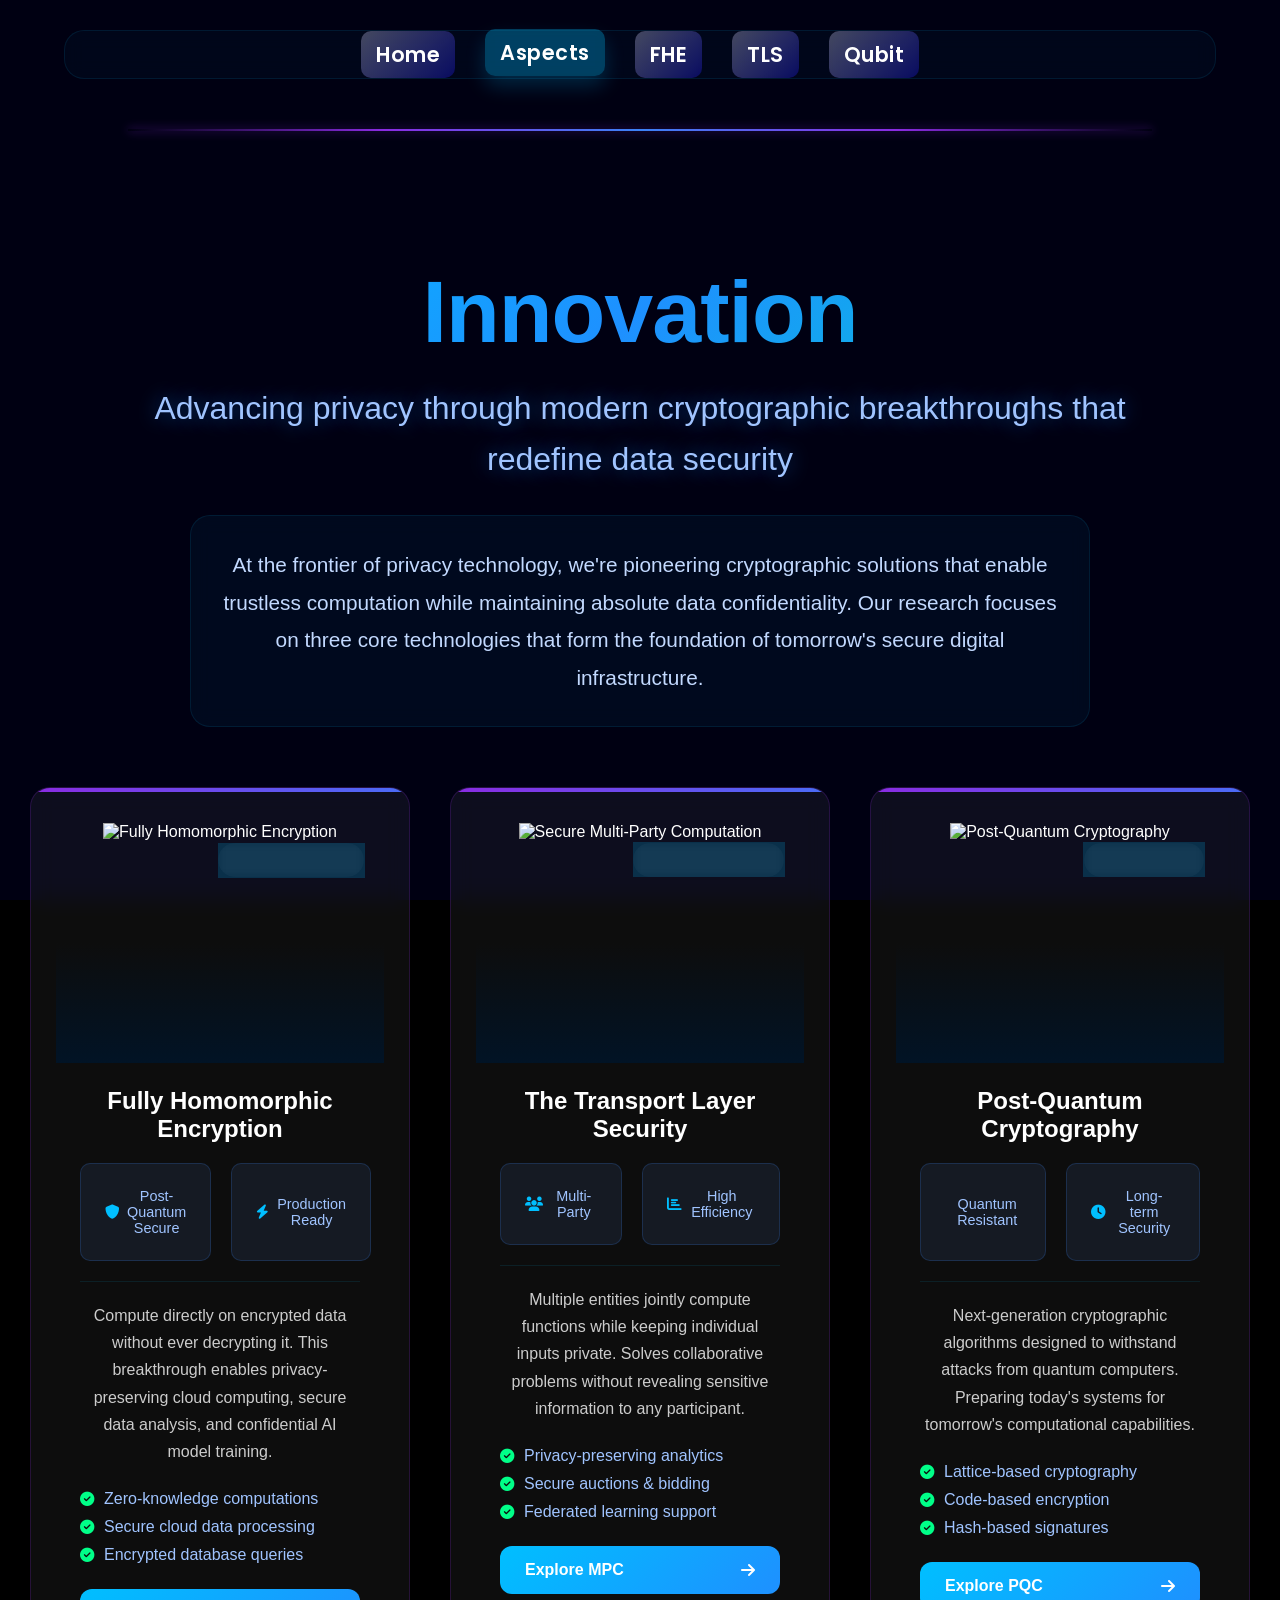
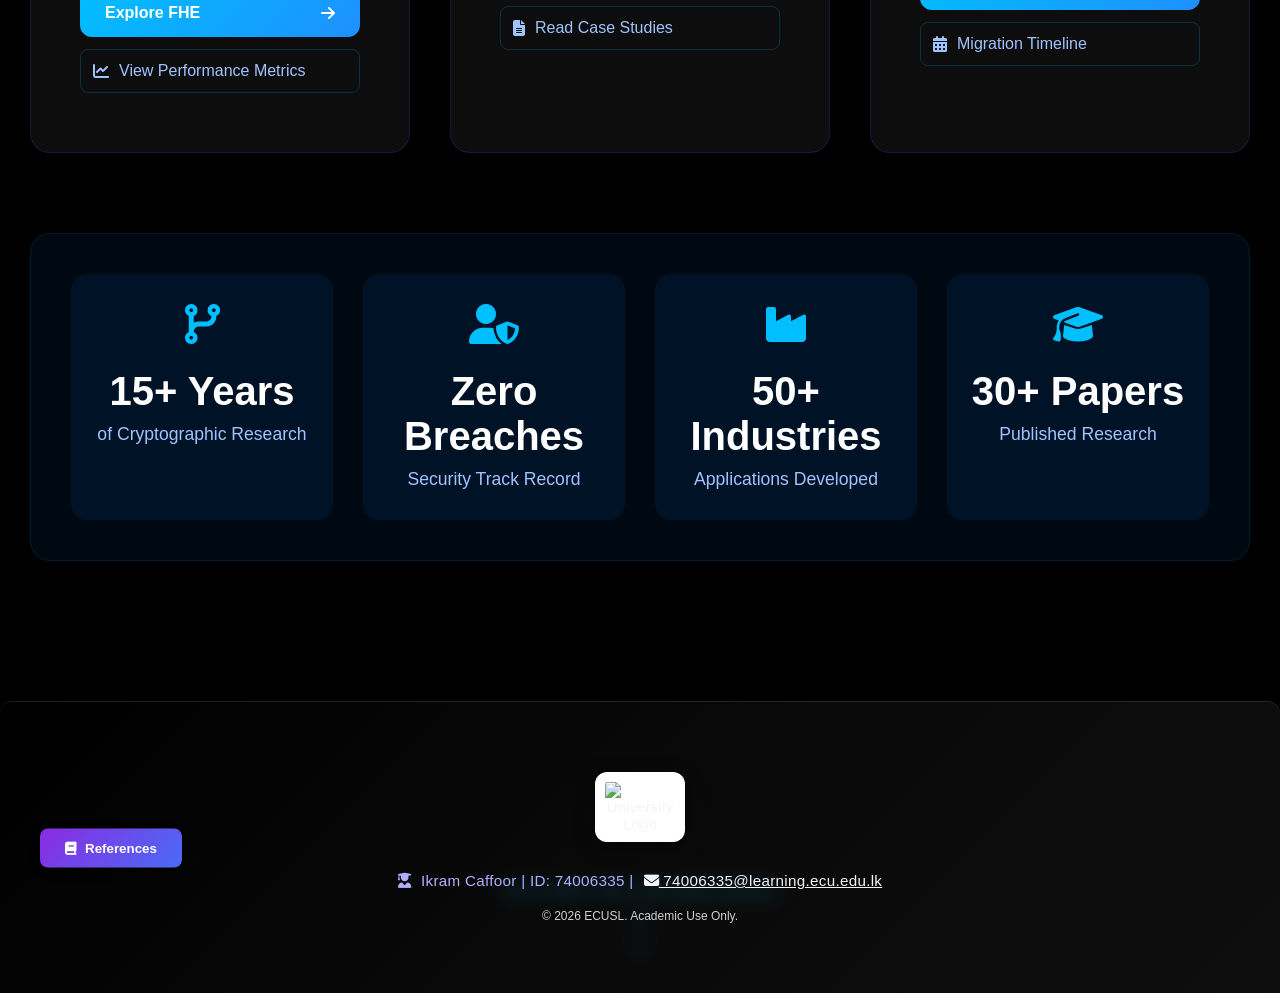
==== aspect.html @ 32ba2ef4 "Create aspect.html Signed-off-by: 74006335 <ikramc2006@gmail.com>" ====
<!DOCTYPE html>
<html lang="en">
<head>
  <meta charset="UTF-8">
  <meta name="viewport" content="width=device-width, initial-scale=1.0">
  <title> Aspects | Encrypted Data Systems</title>

  <!-- Fonts & Icons -->
  <link href="https://fonts.googleapis.com/css2?family=Poppins:wght@400;600&display=swap" rel="stylesheet">
  

  <!-- Styles & Script -->
   <link rel="stylesheet" href="https://cdnjs.cloudflare.com/ajax/libs/font-awesome/6.4.0/css/all.min.css">
    <link rel="stylesheet" href="style.css">
    <script src="script.js" defer></script>

        

</head>

<body class="innovation-page">

  <script src="https://unpkg.com/@barba/core"></script>
  <script src="https://cdn.jsdelivr.net/npm/@barba/css@2.1.16/dist/barba-css.umd.js"></script>
  <div data-barba="container">

  <!-- Background Video -->
  <video autoplay muted loop class="background-video">
    <source src="c:\Users\PC\Downloads\port\images\Blue Modern Artificial Intelligence Video.mp4" type="video/mp4">
    Your browser does not support the video tag.
  </video>

  <!-- Navigation -->
<nav class="nav-links">
  <a href="index.html" >Home</a>
  <a href="aspect.html" class="active">Aspects</a> <!-- Link to innovation page -->
  <a href="inforgra.html">FHE</a>
<a href="TLS.html">TLS</a>
  <a href="post.html">Qubit</a>
</nav>

 

  <hr>

  <!-- Innovation Centered Section -->
<section class="innovation-page-center">
    <div class="innovation-content">
        <!-- Heading & Subtitle -->
        <h1>Innovation</h1>
        <p class="subtitle">Advancing privacy through modern cryptographic breakthroughs that redefine data security</p>
        
        <!-- Introduction paragraph -->
        <div class="innovation-intro">
            <p>At the frontier of privacy technology, we're pioneering cryptographic solutions that enable trustless computation while maintaining absolute data confidentiality. Our research focuses on three core technologies that form the foundation of tomorrow's secure digital infrastructure.</p>
        </div>

        <!-- Three images in a row with enhanced content -->
        <div class="innovation-images">
            <div class="innovation-card" data-tech="fhe">
                <div class="card-image-container">
                    <img src="https://images.unsplash.com/photo-1555949963-aa79dcee981c?ixlib=rb-4.0.3&auto=format&fit=crop&w=800&q=80" alt="Fully Homomorphic Encryption">
                    <div class="card-overlay"></div>
                    <span class="tech-badge">Active Research</span>
                </div>
                <div class="card-content">
                    <h3>Fully Homomorphic Encryption</h3>
                    <div class="tech-stats">
                        <span class="stat-item"><i class="fas fa-shield"></i> Post-Quantum Secure</span>
                        <span class="stat-item"><i class="fas fa-bolt"></i> Production Ready</span>
                    </div>
                    <div class="tech-details">
                        <p>Compute directly on encrypted data without ever decrypting it. This breakthrough enables privacy-preserving cloud computing, secure data analysis, and confidential AI model training.</p>
                        <ul class="feature-list">
                            <li><i class="fas fa-check-circle"></i> Zero-knowledge computations</li>
                            <li><i class="fas fa-check-circle"></i> Secure cloud data processing</li>
                            <li><i class="fas fa-check-circle"></i> Encrypted database queries</li>
                        </ul>
                    </div>
                    <div class="tech-links">
                        <a href="c:\Users\PC\Downloads\port\images\3635059.3635096.pdf" class="tech-link">
                            <span>Explore FHE</span>
                            <i class="fas fa-arrow-right"></i>
                        </a>
                        <a href="#fhe-detail" class="tech-secondary-link">
                            <i class="fas fa-chart-line"></i> View Performance Metrics
                        </a>
                    </div>
                </div>
            </div>
            
            <div class="innovation-card" data-tech="mpc">
                <div class="card-image-container">
                    <img src="https://images.unsplash.com/photo-1551288049-bebda4e38f71?ixlib=rb-4.0.3&auto=format&fit=crop&w=800&q=80" alt="Secure Multi-Party Computation">
                    <div class="card-overlay"></div>
                    <span class="tech-badge">Enterprise Grade</span>
                </div>
                <div class="card-content">
                    <h3>The Transport Layer Security</h3>
                    <div class="tech-stats">
                        <span class="stat-item"><i class="fas fa-users"></i> Multi-Party</span>
                        <span class="stat-item"><i class="fas fa-chart-bar"></i> High Efficiency</span>
                    </div>
                    <div class="tech-details">
                        <p>Multiple entities jointly compute functions while keeping individual inputs private. Solves collaborative problems without revealing sensitive information to any participant.</p>
                        <ul class="feature-list">
                            <li><i class="fas fa-check-circle"></i> Privacy-preserving analytics</li>
                            <li><i class="fas fa-check-circle"></i> Secure auctions & bidding</li>
                            <li><i class="fas fa-check-circle"></i> Federated learning support</li>
                        </ul>
                    </div>
                    <div class="tech-links">
                        <a href="c:\Users\PC\Downloads\port\images\rfc8446.txt.pdf" class="tech-link">
                            <span>Explore MPC</span>
                            <i class="fas fa-arrow-right"></i>
                        </a>
                        <a href="#mpc-detail" class="tech-secondary-link">
                            <i class="fas fa-file-alt"></i> Read Case Studies
                        </a>
                    </div>
                </div>
            </div>
            
            <div class="innovation-card" data-tech="pqc">
                <div class="card-image-container">
                    <img src="https://images.unsplash.com/photo-1635070041078-e363dbe005cb?ixlib=rb-4.0.3&auto=format&fit=crop&w=800&q=80" alt="Post-Quantum Cryptography">
                    <div class="card-overlay"></div>
                    <span class="tech-badge">Future Proof</span>
                </div>
                <div class="card-content">
                    <h3>Post-Quantum Cryptography</h3>
                    <div class="tech-stats">
                        <span class="stat-item"><i class="fas fa-quantum"></i> Quantum Resistant</span>
                        <span class="stat-item"><i class="fas fa-clock"></i> Long-term Security</span>
                    </div>
                    <div class="tech-details">
                        <p>Next-generation cryptographic algorithms designed to withstand attacks from quantum computers. Preparing today's systems for tomorrow's computational capabilities.</p>
                        <ul class="feature-list">
                            <li><i class="fas fa-check-circle"></i> Lattice-based cryptography</li>
                            <li><i class="fas fa-check-circle"></i> Code-based encryption</li>
                            <li><i class="fas fa-check-circle"></i> Hash-based signatures</li>
                        </ul>
                    </div>
                    <div class="tech-links">
                        <a href="https://nvlpubs.nist.gov/nistpubs/ir/2024/NIST.IR.8547.ipd.pdf" class="tech-link">
                            <span>Explore PQC</span>
                            <i class="fas fa-arrow-right"></i>
                        </a>
                        <a href="#pqc-detail" class="tech-secondary-link">
                            <i class="fas fa-calendar-alt"></i> Migration Timeline
                        </a>
                    </div>
                </div>
            </div>
        </div>
        
        <!-- Stats section -->
        <div class="innovation-stats">
            <div class="stat-card">
                <i class="fas fa-code-branch"></i>
                <h4>15+ Years</h4>
                <p>of Cryptographic Research</p>
            </div>
            <div class="stat-card">
                <i class="fas fa-user-shield"></i>
                <h4>Zero Breaches</h4>
                <p>Security Track Record</p>
            </div>
            <div class="stat-card">
                <i class="fas fa-industry"></i>
                <h4>50+ Industries</h4>
                <p>Applications Developed</p>
            </div>
            <div class="stat-card">
                <i class="fas fa-graduation-cap"></i>
                <h4>30+ Papers</h4>
                <p>Published Research</p>
            </div>
        </div>
    </div>

    <!-- Scroll Indicator -->
    <div class="scroll-indicator">
        <span>EXPLORE OUR TECHNOLOGIES</span>
        <div class="pulse-dot"></div>
        <i class="fas fa-chevron-down"></i>
    </div>
</section>


 
      
 <div id="image-popup" class="overlay hidden">
  <span class="close-btn">✕</span>
  <img class="popup-img" src="" alt="Popup Image">
</div>
</div>
<div class="references-popup" id="references">
    <button class="close-btn" onclick="closeReferences()">×</button>

  <h3>References</h3>
  <ul>
    <li>Fotios, R., & Athanasios, K. (2023). A Review of Homomorphic Encryption and its Contribution to the Sector of Health Services. <a href="https://dl.acm.org/doi/pdf/10.1145/3635059.3635096" target="_blank">Link</a></li>
        <li>Suxing, Z., Wei Fu, Wei Hu, & Zhihong S., Tao He, Zhihong Z. (2024). Challenges and Advances in Analyzing TLS 1.3-Encrypted Traffic: A Comprehensive Survey. Electronics, 13(20).</li>
        <li>Shi, L., Li Cui, & Niu K. (2024). End-to-End Encrypted Message Distribution System for the Internet of Things Based on Conditional Proxy Re-Encryption. Sensors, 24(2), 438.</li>
        <li>H. Alolaivan, L. Latif, U. Shuaib, A. Razaq, and Q. Xin. (2024). A novel development to encrypt data communication under t-intuitionistic fuzzy environment. PLOS One.</li>
        <li>ISACA. (2024, May 31). Exploring Practical Considerations and Applications for Privacy Enhancing Technologies. White Papers 2024.</li>
        <li>Internet Engineering Task Force. (2018, August). The Transport Layer Security (TLS) Protocol Version 1.3 (No. 8446). <a href="https://www.ietf.org/rfc/rfc8446.txt" target="_blank">RFC 8446</a></li>
        <li>National Institute of Standards and Technology. (2021, October 27). Post-quantum Cryptography: A Q&A with NIST's Matt Scholl. <a href="https://csrc.nist.gov/projects/post-quantum-cryptography" target="_blank">NIST</a></li>
  </ul>
</div>
  </div>
  <footer class="site-footer">
        <div class="footer-content">
            <button class="ref-button" onclick="toggleReferences()">
                <i class="fas fa-book"></i> References
            </button>
            <img src="c:\Users\PC\Downloads\port\images\ecu-logo.png" alt="University Logo" class="footer-logo">
            <p>
                <i class="fas fa-user-graduate"></i> Ikram Caffoor | ID: 74006335 | 
                <a href="mailto:74006335@learning.ecu.edu.lk">
                    <i class="fas fa-envelope"></i> 74006335@learning.ecu.edu.lk
                </a>
            </p>
            <span>© 2026 ECUSL. Academic Use Only.</span>
        </div>
    </footer>


</body>
</html>
---- style.css ----
/* ===== GLOBAL RESET ===== */
* {
  margin: 0;
  padding: 0;
  box-sizing: border-box;
  font-family: 'Segoe UI', Tahoma, Geneva, Verdana, sans-serif;
}

html {
  scroll-behavior: smooth;
}

body {
  background: #000;
  color: #fff;
  overflow-x: hidden;
  position: relative;
  min-height: 100vh;
}

/* ===== BACKGROUND VIDEO ===== */
.background-video {
  position: fixed;
  top: 0;
  left: 0;
  width: 100%;
  height: 100%;
  object-fit: cover;
  z-index: -2;
}

/* ===== FADE OVERLAY ===== */
body::before {
  content: "";
  position: fixed;
  top: 0;
  left: 0;
  width: 100%;
  height: 100%;
  opacity: 100%;
  background: linear-gradient(
    to bottom, 
    rgba(0,0,0,0.5),  /* top darker */
    rgba(0, 0, 0, 0.85)  /* bottom darker */
  );
  z-index: -1;
  pointer-events: none;
}


/* ===== NAVIGATION ===== */
@import url('https://fonts.googleapis.com/css2?family=Orbitron:wght@500;600&display=swap');

.nav-links a {
  font-family: 'Orbitron', sans-serif;
}

.nav-links a {
  font-family: 'Poppins', sans-serif;
  font-weight: 600;
  letter-spacing: 0.5px;
}



.nav-links {
  display: flex;
  justify-content: center;
  gap: 30px;
  margin: 20px 0;
  position: relative;
  z-index: 2;
  font-size: 1.3rem;
}

/* Nav link style with gradient + blur effect */
.nav-links a {
  text-decoration: none;
  color: #ffffff;
  padding: 10px 18px;
  border-radius: 12px;
  font-weight: 600;
  transition: all 0.4s ease;
  position: relative;

  /* Gradient + Glass blur effect */
  background: linear-gradient(135deg, rgba(224, 220, 254, 0.3), rgba(29, 21, 255, 0.3));
  backdrop-filter: blur(8px);
  -webkit-backdrop-filter: blur(8px); /* Safari support */
}

/* Bottom underline animation */
.nav-links a::after {
  content: '';
  display: block;
  width: 0;
  height: 3px;
  background: #ffffffff;
  transition: width 0.3s ease;
  position: absolute;
  bottom: 0;
  left: 0;
  border-radius: 3px;
}

/* Hover effect */
.nav-links a:hover::after {
  width: 100%;
}

.nav-links a:hover {
  transform: translateY(-2px);
  transition: all 0.3s ease;
}



/* ===== HERO SECTION ===== */
.hero {
  display: flex;
  justify-content: space-between; /* text left, image right */
  align-items: flex-start;        /* align top of both text and image */
  gap: 50px;                      /* spacing between text and image */
  padding: 60px 50px 60px 120px;  /* reduce top padding for higher placement */
  position: relative;
  z-index: 5;
  max-width: 1200px;
  margin: 0 auto;
}

/* ===== HERO TEXT AREA ===== */
.hero-content {
  flex: 1;             /* take available width */
  max-width: 60%;      /* leave space for image */
}

.hero h1 {
  font-size: 3.5rem;
  font-family: 'Inter', sans-serif;
  font-weight: bold;
  color: #fff;
  margin-bottom: 15px;
  position: relative;
  overflow: hidden;

  /* make text look shiny */
  background: linear-gradient(90deg, rgba(255,255,255,0.2) 0%, rgba(255,255,255,1) 50%, rgba(255,255,255,0.2) 100%);
  background-size: 200% auto;
  -webkit-background-clip: text;
  -webkit-text-fill-color: transparent;
  animation: shine 2s linear infinite;
}

@keyframes shine {
  0% { background-position: 100% center; }
  100% { background-position: -100% center; }
}



.hero h2 {
  font-size: 1.8rem;
  font-family: 'Poppins', sans-serif; /* modern font */
  font-weight: 600;
  margin-bottom: 15px;
  
  /* Gradient Text */
  background: linear-gradient(90deg, #254dfc, #d3e4ff, #a5b4fc);
  -webkit-background-clip: text;
  -webkit-text-fill-color: transparent;

  text-shadow: 0 0 6px rgba(0,0,0,0.5);
}


@import url('https://fonts.googleapis.com/css2?family=Space+Grotesk:wght@400;500&display=swap');

.hero p {
  font-family: 'Space Grotesk', sans-serif;
}


.hero p {
  font-size: 1.2rem;
  line-height: 1.6;
  color: #ffffff;
  text-shadow: 0 0 6px rgba(0,0,0,0.4);
  margin-bottom: 20px;
}

/* ===== DISCOVER BUTTON ===== */
.discover-btn {
  display: inline-flex;
  align-items: center;
  justify-content: center;

  font-size: 1.1rem;
  font-weight: 600;
  padding: 0.9em 2.2em;

  color: #ffffff;
  background: rgba(17, 28, 255, 0.4);
  border-radius: 12px;
  text-decoration: none;

  cursor: pointer;
  transition: all 0.3s ease;

  box-shadow: 0 4px 15px rgba(0, 0, 0, 0.3);

  /* ✅ ALIGNMENT FIX */
  align-self: flex-start;
  margin-top: 25px; /* space from paragraph */
}



/* Hover & focus states */
.discover-btn:hover,
.discover-btn:focus-visible {
  background: rgba(138, 43, 226, 0.55);
  box-shadow: 
    0 0 15px rgba(138, 43, 226, 0.7),
    0 0 30px rgba(138, 43, 226, 0.35);
  transform: translateY(-2px);
}

/* Active / pressed state */
.discover-btn:active {
  transform: translateY(0);
  box-shadow: 0 0 12px rgba(138, 43, 226, 0.6);
}

/* Disabled state */
.discover-btn:disabled {
  opacity: 0.45;
  cursor: not-allowed;
  transform: none;
  box-shadow: none;
}

/* ===== HERO IMAGE (RIGHT, FACE LEFT, BIGGER) ===== */
.hero-video {
  position: absolute;   /* keep top-right */
  top: 30%;               /* align with top of hero */
  right: 5%;             /* align right edge */
  width: 380px;         /* size */
  height: 320px;
  border-radius: 14px;
  overflow: hidden;
  background: transparent;
  border: 1px solid rgba(138, 43, 226, 0.7);
  box-shadow: 0 0 20px rgba(138, 43, 226, 0.8);
  animation: neon-pulse 3s ease-in-out infinite;
}

.hero-video img {
  width: 100%;
  height: 100%;
  object-fit: cover;
  border-radius: 14px;
  transform: scaleX(-1); /* FACE LEFT */
  animation: floatImage 5s ease-in-out infinite;
}

/* ===== IMAGE FLOAT ANIMATION ===== */
@keyframes floatImage {
  0% {
    transform: translateY(0) scaleX(-1);
  }
  50% {
    transform: translateY(-15px) scaleX(-1);
  }
  100% {
    transform: translateY(0) scaleX(-1);
  }
}

/* ===== IMAGE NEON PULSE ===== */
@keyframes neon-pulse {
  0%, 100% {
    box-shadow: 0 0 15px rgba(138, 43, 226, 0.6);
  }
  50% {
    box-shadow:
      0 0 30px rgba(138, 43, 226, 1),
      0 0 60px rgba(24, 3, 219, 0.6);
  }
}

/* ===== CUSTOM HR ===== */
hr {
  border: none;
  height: 2px;
  width: 80%;
  margin: 50px auto; /* centers horizontally */
  background: linear-gradient(
    to right,
    transparent,
    #8a2be2,
    #3b82f6,
    #8a2be2,
    transparent
  );
  box-shadow: 0 0 10px rgba(138, 43, 226, 0.6);
}


/* ===== RESPONSIVE ===== */
@media screen and (max-width: 900px) {
  .hero {
    flex-direction: column;
    padding: 40px 20px 40px 20px;
    align-items: center;
    gap: 30px;
  }
  .hero-content {
    max-width: 100%;
    text-align: center;
  }
  .hero-video {
    width: 300px;
    height: 260px;
  }
}

/* ===== OVERVIEW SECTION ===== */
/* Hidden by default */
/* ===== HIDDEN STATE ===== */
/* ===== HIDDEN STATE ===== */
.hidden {
  display: none;
}

/* FULL SCREEN OVERLAY */
/* Reduced overlay background opacity for subtler blur effect */
.overlay {
  position: fixed;
  inset: 0;
  background: rgba(0, 0, 0, 0.85);        /* Darker, less opaque overlay */
  backdrop-filter: blur(10px);
  display: flex;
  align-items: center;
  justify-content: center;
  z-index: 9999;
  opacity: 0;
  visibility: hidden;
  transition: opacity 0.4s ease, visibility 0.4s ease;
}

.overlay:not(.hidden) {
  opacity: 1;
  visibility: visible;
}

/* Card with lower background opacity for glass effect */
.overview-card {
  position: relative;
  max-width: 900px;
  width: 90%;
  padding: 60px;
  background: rgba(255, 255, 255, 0.05);   /* Much lower opacity — more transparent glass */
  backdrop-filter: blur(16px);
  border-radius: 20px;
  box-shadow: 0 0 60px rgba(138, 43, 226, 0.3);
  border: 1px solid rgba(138, 43, 226, 0.2);
  animation: popup 0.6s ease forwards;
  
  font-family: 'Inter', system-ui, -apple-system, sans-serif;
  font-size: 18px;
  line-height: 1.7;
  color: #ffffff;
}

.overview-card h2 {
  font-size: 32px;
  font-weight: 700;
  margin-bottom: 40px;
  text-align: center;
  color: #e0d6ff;
  letter-spacing: -0.5px;
}

/* Bullet list styling */
.content-list {
  list-style: none;
  padding: 0;
  margin: 0;
}

.content-list li {
  margin-bottom: 28px;
  padding-left: 4px;
  opacity: 0.95;
  position: relative;
}

.content-list li:last-child {
  margin-bottom: 0;
}

/* Custom bullet */
.content-list li::before {
  content: "▹";
  color: #a78bff;
  font-weight: bold;
  position: absolute;
  left: -28px;
  top: 2px;
}

.content-list strong {
  color: #d0bcff;
  font-weight: 600;
}

/* Close button */
.close-btn {
  position: absolute;
  top: 20px;
  right: 20px;
  background: rgba(255, 255, 255, 0.1);
  border: none;
  font-size: 28px;
  color: white;
  cursor: pointer;
  width: 44px;
  height: 44px;
  border-radius: 50%;
  display: flex;
  align-items: center;
  justify-content: center;
  transition: background 0.3s ease;
}

.close-btn:hover {
  background: rgba(255, 255, 255, 0.25);
}

@keyframes popup {
  from {
    opacity: 0;
    transform: scale(0.9) translateY(40px);
  }
  to {
    opacity: 1;
    transform: scale(1) translateY(0);
  }
}
/* CENTER CARD */
/* Modern, clean font stack */
.overview-card {
  position: relative;
  max-width: 900px;
  width: 90%;
  padding: 60px;
  background: rgba(255, 255, 255, 0.08);
  backdrop-filter: blur(14px);
  border-radius: 20px;
  box-shadow: 0 0 50px rgba(138, 43, 226, 0.45);
  animation: popup 0.6s ease forwards;
  
  /* Excellent font stack for readability and modern look */
  font-family: 'Inter', -apple-system, BlinkMacSystemFont, 'Segoe UI', Roboto, Oxygen, Ubuntu, Cantarell, 'Open Sans', 'Helvetica Neue', sans-serif;
  font-size: 18px;
  line-height: 1.7;
  color: #ffffff;
  text-align: left;
}

.overview-card h2 {
  font-size: 32px;
  font-weight: 700;
  margin-bottom: 32px;
  text-align: center;
  color: #e0d6ff;
  letter-spacing: -0.5px;
}

.content p {
  margin-bottom: 28px; /* Creates good gap between paragraphs */
  opacity: 0.95;
}

.content p:last-child {
  margin-bottom: 0; /* Removes extra space after last paragraph */
}

.content strong {
  color: #bbd0ff;
  font-weight: 600;
}

/* Close button (same as before, just ensuring visibility) */
.close-btn {
  position: absolute;
  top: 20px;
  right: 20px;
  background: rgba(255, 255, 255, 0.1);
  border: none;
  font-size: 28px;
  color: white;
  cursor: pointer;
  width: 44px;
  height: 44px;
  border-radius: 50%;
  display: flex;
  align-items: center;
  justify-content: center;
  transition: background 0.3s ease;
}

.close-btn:hover {
  background: rgba(255, 255, 255, 0.25);
}

/* CLOSE BUTTON */
.close-btn {
  position: absolute;
  top: 20px;
  right: 20px;
  background: none;
  border: none;
  font-size: 28px;
  color: white;
  cursor: pointer;
  width: 40px;
  height: 40px;
  display: flex;
  align-items: center;
  justify-content: center;
  border-radius: 50%;
  transition: background 0.3s ease;
}

.close-btn:hover {
  background: rgba(255, 255, 255, 0.2);
}

@keyframes popup {
  from {
    opacity: 0;
    transform: scale(0.9) translateY(40px);
  }
  to {
    opacity: 1;
    transform: scale(1) translateY(0);
  }
}

/* =============================== */
/* INNOVATION CENTER IMAGE STYLING */
/* =============================== */
/* GLOBAL STYLES                   */
/* =============================== */
.innovation-page {
  font-family: 'Poppins', sans-serif;
  color: #ffffff;
  overflow-x: hidden;
  position: relative;
  background: #000;
  min-height: 100vh;
}

/* Enhanced Background Video */
.background-video {
  position: fixed;
  top: 0;
  left: 0;
  width: 100%;
  height: 100%;
  object-fit: cover;
  z-index: -2;
  filter: brightness(0.4) contrast(1.2);
}

body::before {
  content: "";
  position: fixed;
  top: 0; left: 0;
  width: 100%; height: 100%;
  background: linear-gradient(135deg, rgba(0,0,30,0.8) 0%, rgba(0,20,40,0.7) 100%);
  z-index: -1;
}

/* Enhanced Navigation */
.nav-links {
  display: flex;
  justify-content: center;
  gap: 40px;
  margin: 30px 0;
  position: relative;
  z-index: 2;
  font-size: 1.2rem;
  padding: 20px;
  background: rgba(0, 30, 60, 0.2);
  backdrop-filter: blur(10px);
  border-radius: 20px;
  max-width: 90%;
  margin: 30px auto;
  border: 1px solid rgba(0, 191, 255, 0.1);
}

.nav-links a {
  color: #ffffff;
  text-decoration: none;
  font-weight: 600;
  padding: 12px 24px;
  border-radius: 12px;
  transition: all 0.3s cubic-bezier(0.4, 0, 0.2, 1);
  position: relative;
  overflow: hidden;
}

.nav-links a::before {
  content: '';
  position: absolute;
  top: 0;
  left: -100%;
  width: 100%;
  height: 100%;
  background: linear-gradient(90deg, transparent, rgba(0, 191, 255, 0.2), transparent);
  transition: left 0.6s;
}

.nav-links a:hover::before {
  left: 100%;
}

.nav-links a:hover,
.nav-links a.active {
  background: rgba(0, 191, 255, 0.15);
  transform: translateY(-2px);
  box-shadow: 0 10px 20px rgba(0, 191, 255, 0.2);
}

/* Enhanced Innovation Center Section */
.innovation-page-center {
  display: flex;
  flex-direction: column;
  justify-content: flex-start;
  align-items: center;
  text-align: center;
  padding: 80px 20px 60px;
  gap: 60px;
  min-height: 100vh;
}

.innovation-content {
  max-width: 1400px;
  margin: 0 auto;
}

/* Enhanced Heading */
.innovation-page-center h1 {
  font-size: 5.5rem;
  background: linear-gradient(135deg, #00bfff 0%, #1e90ff 50%, #00ced1 100%);
  -webkit-background-clip: text;
  -webkit-text-fill-color: transparent;
  background-clip: text;
  font-weight: 800;
  margin-bottom: 20px;
  letter-spacing: -1px;
  animation: glow 3s ease-in-out infinite alternate;
}

@keyframes glow {
  0% {
    text-shadow: 0 0 20px rgba(0, 191, 255, 0.3),
                 0 0 40px rgba(30, 144, 255, 0.2);
  }
  100% {
    text-shadow: 0 0 30px rgba(0, 191, 255, 0.6),
                 0 0 60px rgba(30, 144, 255, 0.4),
                 0 0 90px rgba(0, 206, 209, 0.2);
  }
}

.innovation-page-center .subtitle {
  font-size: 2rem;
  color: #a0c4ff;
  max-width: 1000px;
  margin: 0 auto 30px;
  line-height: 1.6;
  text-shadow: 0 0 20px rgba(30, 144, 255, 0.5);
  font-weight: 300;
}

.innovation-intro {
  max-width: 900px;
  margin: 0 auto 60px;
  padding: 30px;
  background: rgba(0, 30, 60, 0.3);
  backdrop-filter: blur(10px);
  border-radius: 20px;
  border: 1px solid rgba(0, 191, 255, 0.1);
}

.innovation-intro p {
  font-size: 1.3rem;
  line-height: 1.8;
  color: #c2d9ff;
}

/* Enhanced Cards */
.innovation-images {
  display: flex;
  justify-content: center;
  gap: 40px;
  flex-wrap: wrap;
  margin-bottom: 80px;
}

.innovation-card {
  background: rgba(0, 20, 40, 0.4);
  backdrop-filter: blur(15px);
  border-radius: 24px;
  overflow: hidden;
  width: 380px;
  transition: all 0.4s cubic-bezier(0.4, 0, 0.2, 1);
  border: 1px solid rgba(0, 191, 255, 0.1);
  position: relative;
}

.innovation-card:hover {
  transform: translateY(-10px);
  box-shadow: 0 30px 60px rgba(0, 191, 255, 0.15),
              0 0 100px rgba(30, 144, 255, 0.1);
  border-color: rgba(0, 191, 255, 0.3);
}

.card-image-container {
  position: relative;
  height: 240px;
  overflow: hidden;
}

.card-image-container img {
  width: 100%;
  height: 100%;
  object-fit: cover;
  transition: transform 0.6s ease;
}

.innovation-card:hover .card-image-container img {
  transform: scale(1.05);
}

.card-overlay {
  position: absolute;
  top: 0;
  left: 0;
  right: 0;
  bottom: 0;
  background: linear-gradient(to bottom, transparent 50%, rgba(0, 20, 40, 0.9) 100%);
}

.tech-badge {
  position: absolute;
  top: 20px;
  right: 20px;
  background: rgba(0, 191, 255, 0.2);
  color: #00bfff;
  padding: 8px 16px;
  border-radius: 20px;
  font-size: 0.9rem;
  font-weight: 600;
  backdrop-filter: blur(5px);
  border: 1px solid rgba(0, 191, 255, 0.3);
}

.card-content {
  padding: 30px;
  text-align: left;
}

.innovation-card h3 {
  color: #00bfff;
  font-size: 1.6rem;
  margin-bottom: 15px;
  font-weight: 700;
}

.tech-stats {
  display: flex;
  gap: 20px;
  margin-bottom: 20px;
  padding-bottom: 20px;
  border-bottom: 1px solid rgba(0, 191, 255, 0.1);
}

.stat-item {
  display: flex;
  align-items: center;
  gap: 8px;
  color: #a0c4ff;
  font-size: 0.9rem;
}

.stat-item i {
  color: #00bfff;
}

.tech-details p {
  color: #c2d9ff;
  line-height: 1.7;
  margin-bottom: 20px;
}

.feature-list {
  list-style: none;
  padding: 0;
  margin-bottom: 25px;
}

.feature-list li {
  color: #a0c4ff;
  margin-bottom: 10px;
  display: flex;
  align-items: center;
  gap: 10px;
}

.feature-list i {
  color: #00ff88;
  font-size: 0.9rem;
}

.tech-links {
  display: flex;
  flex-direction: column;
  gap: 12px;
}

.tech-link {
  display: flex;
  align-items: center;
  justify-content: space-between;
  background: linear-gradient(135deg, #00bfff 0%, #1e90ff 100%);
  color: white;
  padding: 15px 25px;
  border-radius: 12px;
  text-decoration: none;
  font-weight: 600;
  transition: all 0.3s ease;
}

.tech-link:hover {
  transform: translateX(5px);
  box-shadow: 0 10px 20px rgba(0, 191, 255, 0.3);
}

.tech-secondary-link {
  display: flex;
  align-items: center;
  gap: 10px;
  color: #a0c4ff;
  text-decoration: none;
  padding: 12px;
  border-radius: 8px;
  transition: all 0.3s ease;
  border: 1px solid rgba(0, 191, 255, 0.2);
}

.tech-secondary-link:hover {
  background: rgba(0, 191, 255, 0.1);
  color: #00bfff;
}

/* Stats Section */
.innovation-stats {
  display: grid;
  grid-template-columns: repeat(auto-fit, minmax(250px, 1fr));
  gap: 30px;
  margin-top: 60px;
  padding: 40px;
  background: rgba(0, 30, 60, 0.3);
  backdrop-filter: blur(10px);
  border-radius: 20px;
  border: 1px solid rgba(0, 191, 255, 0.1);
}

.stat-card {
  text-align: center;
  padding: 30px 20px;
  background: rgba(0, 40, 80, 0.3);
  border-radius: 16px;
  transition: all 0.3s ease;
}

.stat-card:hover {
  transform: translateY(-5px);
  background: rgba(0, 191, 255, 0.1);
}

.stat-card i {
  font-size: 2.5rem;
  color: #00bfff;
  margin-bottom: 15px;
}

.stat-card h4 {
  font-size: 2.5rem;
  color: #ffffff;
  margin: 10px 0;
  font-weight: 700;
}

.stat-card p {
  color: #a0c4ff;
  font-size: 1.1rem;
}

/* Enhanced Scroll Indicator */
.scroll-indicator {
  position: absolute;
  bottom: 40px;
  left: 50%;
  transform: translateX(-50%);
  display: flex;
  flex-direction: column;
  align-items: center;
  gap: 15px;
  color: #00bfff;
  cursor: pointer;
  animation: bounce 2s infinite;
}

.scroll-indicator span {
  font-size: 0.9rem;
  font-weight: 600;
  letter-spacing: 2px;
  text-transform: uppercase;
}

.pulse-dot {
  width: 8px;
  height: 8px;
  background: #00bfff;
  border-radius: 50%;
  animation: pulse 1.5s infinite;
}

@keyframes bounce {
  0%, 20%, 50%, 80%, 100% {
    transform: translateX(-50%) translateY(0);
  }
  40% {
    transform: translateX(-50%) translateY(-10px);
  }
  60% {
    transform: translateX(-50%) translateY(-5px);
  }
}

@keyframes pulse {
  0% {
    transform: scale(0.8);
    opacity: 0.7;
  }
  50% {
    transform: scale(1.2);
    opacity: 1;
  }
  100% {
    transform: scale(0.8);
    opacity: 0.7;
  }
}

/* Enhanced Detail Section */
.tech-details-section {
  padding: 100px 20px;
  background: rgba(0, 10, 20, 0.95);
  backdrop-filter: blur(20px);
  border-top: 1px solid rgba(0, 191, 255, 0.2);
}

.detail-content {
  max-width: 1200px;
  margin: 0 auto;
}

.detail-content h2 {
  font-size: 3rem;
  color: #00bfff;
  margin-bottom: 20px;
  display: flex;
  align-items: center;
  gap: 15px;
}

.detail-intro {
  font-size: 1.4rem;
  color: #a0c4ff;
  margin-bottom: 50px;
  line-height: 1.8;
}

.detail-grid {
  display: grid;
  grid-template-columns: repeat(auto-fit, minmax(350px, 1fr));
  gap: 40px;
  margin-bottom: 50px;
}

.detail-item {
  background: rgba(0, 30, 60, 0.4);
  padding: 40px 30px;
  border-radius: 20px;
  border: 1px solid rgba(0, 191, 255, 0.1);
  transition: all 0.3s ease;
}

.detail-item:hover {
  border-color: rgba(0, 191, 255, 0.3);
  transform: translateY(-5px);
  box-shadow: 0 20px 40px rgba(0, 191, 255, 0.1);
}

.detail-icon {
  width: 70px;
  height: 70px;
  background: rgba(0, 191, 255, 0.1);
  border-radius: 50%;
  display: flex;
  align-items: center;
  justify-content: center;
  margin-bottom: 25px;
}

.detail-icon i {
  font-size: 2rem;
  color: #00bfff;
}

.detail-item h4 {
  color: #ffffff;
  font-size: 1.5rem;
  margin-bottom: 15px;
  font-weight: 600;
}

.detail-item p {
  color: #c2d9ff;
  line-height: 1.7;
  margin-bottom: 20px;
}

.detail-specs {
  list-style: none;
  padding: 0;
  margin-top: 25px;
}

.detail-specs li {
  color: #a0c4ff;
  padding: 8px 0;
  border-bottom: 1px solid rgba(0, 191, 255, 0.1);
}

.use-cases {
  display: flex;
  flex-wrap: wrap;
  gap: 10px;
  margin-top: 20px;
}

.use-case-tag {
  background: rgba(0, 191, 255, 0.1);
  color: #00bfff;
  padding: 8px 16px;
  border-radius: 20px;
  font-size: 0.9rem;
  border: 1px solid rgba(0, 191, 255, 0.2);
}

.progress-bar {
  height: 8px;
  background: rgba(0, 191, 255, 0.1);
  border-radius: 4px;
  margin: 20px 0 10px;
  overflow: hidden;
}

.progress-fill {
  height: 100%;
  background: linear-gradient(90deg, #00bfff, #1e90ff);
  border-radius: 4px;
  animation: fillProgress 2s ease-out;
}

@keyframes fillProgress {
  from { width: 0%; }
}

.progress-text {
  color: #a0c4ff;
  font-size: 0.9rem;
  text-align: right;
}

.detail-actions {
  display: flex;
  gap: 20px;
  justify-content: center;
  flex-wrap: wrap;
  margin-top: 60px;
}

.action-btn {
  padding: 18px 35px;
  border-radius: 12px;
  text-decoration: none;
  font-weight: 600;
  display: flex;
  align-items: center;
  gap: 12px;
  transition: all 0.3s ease;
}

.action-btn.primary {
  background: linear-gradient(135deg, #00bfff 0%, #1e90ff 100%);
  color: white;
}

.action-btn.secondary {
  background: rgba(0, 191, 255, 0.1);
  color: #00bfff;
  border: 1px solid rgba(0, 191, 255, 0.3);
}

.action-btn.outline {
  background: transparent;
  color: #a0c4ff;
  border: 1px solid rgba(0, 191, 255, 0.3);
}

.action-btn:hover {
  transform: translateY(-3px);
  box-shadow: 0 15px 30px rgba(0, 191, 255, 0.2);
}

/* Responsive Design */
@media screen and (max-width: 1200px) {
  .innovation-page-center h1 {
    font-size: 4.5rem;
  }
  
  .innovation-card {
    width: 340px;
  }
}

@media screen and (max-width: 992px) {
  .innovation-images {
    gap: 30px;
  }
  
  .innovation-card {
    width: 100%;
    max-width: 400px;
  }
  
  .innovation-stats {
    grid-template-columns: repeat(2, 1fr);
  }
}

@media screen and (max-width: 768px) {
  .innovation-page-center h1 {
    font-size: 3.5rem;
  }
  
  .innovation-page-center .subtitle {
    font-size: 1.5rem;
  }
  
  .nav-links {
    flex-direction: column;
    gap: 15px;
    padding: 15px;
  }
  
  .detail-grid {
    grid-template-columns: 1fr;
  }
  
  .innovation-stats {
    grid-template-columns: 1fr;
  }
  
  .detail-actions {
    flex-direction: column;
  }
  
  .action-btn {
    justify-content: center;
  }
}

@media screen and (max-width: 480px) {
  .innovation-page-center h1 {
    font-size: 2.8rem;
  }
  
  .innovation-page-center .subtitle {
    font-size: 1.3rem;
  }
  
  .card-content {
    padding: 20px;
  }
}

/* Background Video */
.background-video {
  position: fixed;
  top: 0;
  left: 0;
  width: 100%;
  height: 100%;
  object-fit: cover;
  z-index: -2;
}

/* Overlay over video for darker effect */
body::before {
  content: "";
  position: fixed;
  top: 0; left: 0;
  width: 100%; height: 100%;
  background: rgba(0,0,30,0.6);
  z-index: -1;
}

/* =============================== */
/* NAVIGATION                      */
/* =============================== */
.nav-links {
  display: flex;
  justify-content: center;
  gap: 30px;
  margin: 20px 0;
  position: relative;
  z-index: 2;
  font-size: 1.2rem;
}

.nav-links a {
  color: #ffffff;
  text-decoration: none;
  font-weight: 600;
  padding: 8px 15px;
  border-radius: 10px;
  transition: 0.3s;
}

.nav-links a:hover,
.nav-links a.active {
  background: rgba(0,191,255,0.3);
  backdrop-filter: blur(6px);
}




.page-transition {
    position: fixed;
    inset: 0;
    background: #000;
    z-index: 9999;
    opacity: 0;
    pointer-events: none;
    transition: all 0.7s cubic-bezier(0.55, 0, 0.1, 1);
    transform: translateY(12%);
    will-change: opacity, transform;
  }

  .page-transition.active {
    opacity: 1;
    transform: translateY(0);
  }

  /* Optional: different feel when going back */
  body[data-going-back="true"] .page-transition {
    background: #111;
    transform: translateY(-12%);
  }

  html {
  overscroll-behavior-y: contain;     /* prevents pull-to-refresh & bouncy overscroll */
}

body {
  overscroll-behavior-y: contain;
}

/* Footer container */
.site-footer {
  background: linear-gradient(
    135deg,
    rgba(0, 0, 0, 0.55),  /* more transparent */
    rgba(17, 17, 17, 0.55),
    rgba(26, 26, 26, 0.55)
  );
  color: #f1f5f9;
  padding: 30px 15px;
  text-align: center;
  font-family: 'Inter', sans-serif;
  font-size: 0.95rem;
  border-radius: 12px 12px 0 0;
  border-top: 1px solid rgba(255, 255, 255, 0.1);
  backdrop-filter: blur(10px); /* stronger glass effect */
}

/* Footer content layout */
.footer-content {
  display: flex;
  flex-direction: column;
  align-items: center;
  gap: 12px;
}

/* Logo styling */
.footer-logo {
  width: 90px; /* slightly bigger logo */
  background: #ffffff; /* white background keeps it visible */
  padding: 10px;
  border-radius: 12px;
  box-shadow: 0 5px 20px rgba(0, 0, 0, 0.4);
  margin-bottom: 10px;
}

/* Text and link styling */
.footer-content p {
  margin: 0;
  font-weight: 500;
  letter-spacing: 0.3px;
}

.footer-content p a {
  color: #f1f5f9;
  text-decoration: underline;
}

/* ECU badge */
.ecu-badge {
  display: inline-block;
  background: #ffffff;
  color: #000;
  font-weight: 700;
  padding: 4px 12px;
  border-radius: 6px;
  letter-spacing: 1px;
  font-size: 0.85rem;
}

/* Copyright text */
.footer-content span:last-child {
  font-size: 0.75rem;
  opacity: 0.85;
}

/* References button */
/* References Button - center-left */
.ref-button {
  position: fixed;
  top: 50%;          /* vertically center */
  left: 15px;        /* left margin */
  transform: translateY(-50%);
  background: #4f46e5;
  color: #fff;
  border: none;
  padding: 10px 18px;
  border-radius: 8px;
  font-weight: 600;
  cursor: pointer;
  box-shadow: 0 4px 12px rgba(0,0,0,0.3);
  transition: all 0.3s ease;
  z-index: 1000;
}

.ref-button:hover {
  background: #6366f1;
  transform: translateY(-50%) translateX(-2px);
}

/* References popup */
/* References popup */
.references-popup {
  position: fixed;
  top: 50%;
  left: 50%;
  transform: translate(-50%, -50%) scale(0.8);
  display: none;
  background: rgba(255,255,255,0.98);
  color: #000;
  padding: 25px 30px;
  border-radius: 12px;
  max-width: 500px;
  max-height: 400px;
  overflow-y: auto;
  box-shadow: 0 8px 30px rgba(0,0,0,0.3);
  transition: all 0.4s ease;
  z-index: 2000;
  box-sizing: border-box;
}

/* Show popup */
.references-popup.show {
  display: block;
  transform: translate(-50%, -50%) scale(1);
}

/* Close button */
/* Close button inside popup */
.references-popup .close-btn {
  display: inline-block;          /* fits content width */
  margin-top: 15px;
  background: #ef4444;            /* professional red */
  color: #fff;
  border: none;
  padding: 6px 14px;              /* smaller button */
  border-radius: 6px;
  cursor: pointer;
  font-weight: 600;
  font-size: 0.85rem;             /* slightly smaller text */
  text-align: center;
  box-shadow: 0 3px 10px rgba(0,0,0,0.2);
  transition: all 0.3s ease;
}

.references-popup .close-btn:hover {
  background: #f87171;            /* lighter red on hover */
  transform: translateY(-1px);    /* subtle lift effect */
}


/* References Button (center-left) */
/* References Button (center-left) */
.ref-button {
  position: absolute; /* changed from 'left' which is invalid */
  top: 50%;
  left: 40px; /* moved slightly to the right */
  transform: translateY(-50%);
  background: linear-gradient(135deg, #ffffff, #f3f3f3); /* white gradient */
  color: #000; /* text color black for contrast */
  border: none;
  padding: 8px 14px; /* slightly smaller */
  border-radius: 8px;
  font-weight: 600;
  cursor: pointer;
  box-shadow: 0 4px 12px rgba(0,0,0,0.2);
  transition: all 0.3s ease;
  z-index: 1000;
}

.ref-button:hover {
  background: linear-gradient(135deg, #e0e0e0, #f9f9f9); /* subtle hover effect */
  transform: translateY(-50%) translateX(-1px); /* slight move on hover */
}

/* References popup */
/* References popup */
.references-popup {
  position: fixed;
  top: 5%;                     /* closer to the top of the screen */
  left: 50%;
  transform: translateX(-50%) scale(0.95); /* horizontal center + scale */
  display: none;
  background: rgba(255,255,255,0.98);
  color: #000;
  padding: 25px 30px;
  border-radius: 12px;
  max-width: 500px;
  max-height: 400px;
  overflow-y: auto;
  box-shadow: 0 8px 30px rgba(0,0,0,0.3);
  transition: all 0.3s ease;
  z-index: 2000;
}

/* Show popup */
.references-popup.show {
  display: block;
  transform: translateX(-50%) scale(1);
}

/* Close button as small X in top-right */
.references-popup .close-btn {
  position: absolute;
  top: 12px;
  right: 12px;
  background: transparent;   /* no background */
  color: #ef4444;            /* red X */
  border: none;
  font-size: 1.2rem;         /* bigger for visibility */
  font-weight: 700;
  cursor: pointer;
  transition: color 0.2s;
}

.references-popup .close-btn:hover {
  color: #f87171;             /* lighter red on hover */
}

/* References list */
.references-popup ul {
  list-style: none;
  margin: 20px 0 0 20px;
  padding: 0;
}

.references-popup li {
  margin-bottom: 10px;
  font-size: 0.9rem;
  line-height: 1.4;
}

/* Page spacing */
.infographic-page {
  padding: 120px 0 80px;
}

/* Scrollable image container (inspect-style) */
.infographic-scroll {
  width: 520px;              /* visible area */
  max-height: 75vh;          /* scroll height */
  overflow-y: auto;          /* INTERNAL SCROLL */
  margin-left: 6%;           /* LEFT aligned */
  border-radius: 12px;
  box-shadow: 0 18px 40px rgba(0,0,0,0.35);
  background: rgba(255,255,255,0.05);
}

/* Long image */
.infographic-image {
  width: 100%;
  height: auto;
  display: block;
}
/* Scrollable image container with LEFT scrollbar */
.infographic-scroll {
  width: 520px;
  max-height: 75vh;
  overflow-y: auto;

  margin-left: 6%;
  border-radius: 12px;

  /* MOVE SCROLLBAR TO LEFT */
  direction: rtl;

  /* Neon border (keep your glow) */
  border: 2px solid rgba(99, 102, 241, 0.8);
  box-shadow:
    0 0 10px rgba(99, 102, 241, 0.6),
    0 0 25px rgba(99, 102, 241, 0.4),
    0 0 45px rgba(99, 102, 241, 0.2);
}

/* Reset content direction so image is normal */
.infographic-image {
  width: 100%;
  height: auto;
  display: block;

  direction: ltr; /* IMPORTANT */
}

.home-infographic {
  display: flex;
  align-items: flex-start;
  gap: 60px;
  padding: 120px 8% 80px;
}

.infographic-text {
  max-width: 420px;
  color: #fff;
}

.infographic-text h2 {
  font-size: 2rem;
  font-weight: 600;
  margin-bottom: 14px;
}

.infographic-text p {
  font-size: 1rem;
  line-height: 1.6;
  opacity: 0.9;
}

/* ---------- Text (Right Side) ---------- */
.infographic-text {
  max-width: 480px;
  color: #fff;
  text-align: left;
  font-family: 'Poppins', sans-serif;
  line-height: 1.6;
}

/* Heading */
.infographic-text h2 {
  font-size: 3rem;               /* slightly bigger */
  font-weight: 700;
  margin-bottom: 22px;
  letter-spacing: 1px;           /* subtle spacing for modern look */
  color: #c8d1ff;                /* soft neon color */
  
  /* layered neon glow effect */
  text-shadow: 
    0 0 8px rgba(99,102,241,0.7),
    0 0 16px rgba(99,102,241,0.5),
    0 0 24px rgba(99,102,241,0.3);
}

/* Paragraph */
.infographic-text p {
  font-size: 1.3rem;             /* slightly bigger */
  line-height: 1.9;
  color: #e0e4ff;                /* soft neon tint */
  
  /* subtle glow for paragraph */
  text-shadow: 0 0 4px rgba(99,102,241,0.4);
}

/* ---------- Responsive ---------- */
@media screen and (max-width: 900px) {
  .infographic-text {
    text-align: center;
  }

  .infographic-text h2 {
    font-size: 2.4rem;
  }

  .infographic-text p {
    font-size: 1.15rem;
  }
}

.welcome-section {
  position: relative;
  width: 100%;
  height: 350px; /* slightly taller for bigger text */
  display: flex;
  flex-direction: column;
  align-items: center;
  justify-content: center;
  overflow: hidden;
  background: rgba(0, 0, 0, 0.5); /* glass effect */
  backdrop-filter: blur(8px);
  -webkit-backdrop-filter: blur(8px);
  border-radius: 12px;
  border: 1px solid rgba(255, 255, 255, 0.1);
}



.welcome-section canvas {
  position: absolute;
  top: 0;
  left: 0;
  width: 100%;
  height: 100%;
  z-index: 0;
  opacity: 0.7;
}

.welcome-content {
  position: relative;
  z-index: 1;
  text-align: center;
  max-width: 750px;
  font-family: 'Inter', sans-serif;
}

/* Main Welcome heading */
.welcome-content h1 {
  font-family: 'Poppins', sans-serif;
  font-size: 4rem; /* bigger */
  font-weight: 800;
  margin: 0;
  line-height: 1.1;
  background: linear-gradient(90deg, #ffffff, #e0e0e0); /* gradient white */
  -webkit-background-clip: text;
  -webkit-text-fill-color: transparent;
}

/* Subtitle with proper gradient that works */
.welcome-content h2 {
  font-family: 'Poppins', sans-serif;
  font-size: 1.8rem; /* slightly bigger */
  font-weight: 500;
  margin: 12px 0 15px;
  
  /* Gradient settings */
  background: linear-gradient(90deg, #ffffff, #e0e0e0);
  background-clip: text;
  -webkit-background-clip: text; /* Safari/Chrome */
  -webkit-text-fill-color: transparent; /* make gradient visible */
  color: transparent; /* fallback for other browsers */
}

/* Paragraph */
.welcome-content p {
  font-size: 1rem;
  line-height: 1.6;
  color: #a0a8b5;
}

/* Divider line below h1 */
.welcome-content h1::after {
  content: "";
  display: block;
  width: 70px;
  height: 2px;
  margin: 12px auto 0;
  background: #ffffff;
  border-radius: 2px;
}

/* Responsive */
@media (max-width: 768px) {
  .welcome-content h1 {
    font-size: 3rem;
  }
  .welcome-content h2 {
    font-size: 1.4rem;
  }
  .welcome-content p {
    font-size: 0.95rem;
  }
}

/* FHE PAGE*/

/* Hero Section */
.fhe-hero {
    text-align: center;
    padding: 6rem 0 4rem;
    margin-bottom: 3rem;
    position: relative;
    overflow: hidden;
    background: linear-gradient(135deg, 
        rgba(26, 26, 46, 0.95) 0%, 
        rgba(44, 62, 80, 0.9) 50%, 
        rgba(52, 152, 219, 0.2) 100%);
    border-radius: 0 0 30px 30px;
    box-shadow: 0 15px 35px rgba(0, 0, 0, 0.3);
}

.fhe-hero::before {
    content: '';
    position: absolute;
    top: 0;
    left: 0;
    right: 0;
    bottom: 0;
    background: 
        radial-gradient(circle at 20% 50%, rgba(155, 89, 182, 0.15) 0%, transparent 50%),
        radial-gradient(circle at 80% 20%, rgba(52, 152, 219, 0.15) 0%, transparent 50%);
    z-index: 0;
}

.fhe-hero .container {
    position: relative;
    z-index: 1;
    max-width: 1200px;
    margin: 0 auto;
    padding: 0 2rem;
}

.fhe-title {
    font-size: 4rem;
    font-weight: 800;
    margin-bottom: 1.5rem;
    background: linear-gradient(135deg, #f4f4f4 0%, #150499 50%, #00070b 100%);
    -webkit-background-clip: text;
    background-clip: text;
    color: transparent;
    text-shadow: 0 5px 15px rgba(0, 0, 0, 0.2);
    animation: titleGlow 3s ease-in-out infinite alternate;
    font-family: 'Poppins', sans-serif;
    letter-spacing: -0.5px;
}

@keyframes titleGlow {
    from {
        filter: drop-shadow(0 0 20px rgba(52, 152, 219, 0.3));
    }
    to {
        filter: drop-shadow(0 0 30px rgba(155, 89, 182, 0.4));
    }
}

.fhe-subtitle {
    font-size: 1.8rem;
    color: #ecf0f1;
    margin-bottom: 2rem;
    opacity: 0.95;
    font-weight: 300;
    max-width: 700px;
    margin-left: auto;
    margin-right: auto;
    line-height: 1.4;
}

.fhe-tagline {
    max-width: 800px;
    margin: 0 auto 3rem;
    padding: 2rem;
    background: rgba(255, 255, 255, 0.08);
    backdrop-filter: blur(15px);
    border-radius: 20px;
    border: 1px solid rgba(255, 255, 255, 0.15);
    box-shadow: 0 10px 30px rgba(0, 0, 0, 0.2);
    transform: translateY(0);
    transition: transform 0.3s ease, box-shadow 0.3s ease;
}

.fhe-tagline:hover {
    transform: translateY(-5px);
    box-shadow: 0 15px 35px rgba(0, 0, 0, 0.3);
}

.fhe-tagline p {
    font-size: 1.2rem;
    color: #bdc3c7;
    margin: 0;
    line-height: 1.6;
}

.cta-button {
    display: inline-block;
    background: linear-gradient(135deg, #3498db 0%, #9b59b6 100%);
    color: white;
    padding: 1.2rem 3rem;
    border-radius: 50px;
    text-decoration: none;
    font-weight: 600;
    font-size: 1.2rem;
    transition: all 0.3s ease;
    border: none;
    cursor: pointer;
    box-shadow: 0 6px 20px rgba(52, 152, 219, 0.4);
    position: relative;
    overflow: hidden;
    letter-spacing: 0.5px;
}

.cta-button::before {
    content: '';
    position: absolute;
    top: 0;
    left: -100%;
    width: 100%;
    height: 100%;
    background: linear-gradient(90deg, transparent, rgba(255, 255, 255, 0.2), transparent);
    transition: 0.5s;
}

.cta-button:hover {
    transform: translateY(-4px) scale(1.05);
    box-shadow: 0 12px 25px rgba(52, 152, 219, 0.5);
}

.cta-button:hover::before {
    left: 100%;
}

.cta-button:active {
    transform: translateY(-2px) scale(1.02);
}

/* FHE Sections */
.fhe-section {
    padding: 5rem 0;
    position: relative;
}

.fhe-section.dark {
    background: linear-gradient(135deg, 
        rgba(26, 26, 46, 0.95) 0%, 
        rgba(44, 62, 80, 0.9) 100%);
    border-radius: 30px;
    margin: 3rem auto;
    padding: 4rem 0;
    box-shadow: 0 20px 40px rgba(0, 0, 0, 0.3);
    position: relative;
    overflow: hidden;
}

.fhe-section.dark::before {
    content: '';
    position: absolute;
    top: 0;
    left: 0;
    right: 0;
    height: 4px;
    background: linear-gradient(90deg, #3498db, #9b59b6, #2ecc71);
    border-radius: 30px 30px 0 0;
}

.fhe-section .container {
    max-width: 1200px;
    margin: 0 auto;
    padding: 0 2rem;
    position: relative;
    z-index: 1;
}

/* Section Titles */
.section-title {
    text-align: center;
    font-size: 3rem;
    margin-bottom: 4rem;
    color: #ecf0f1;
    position: relative;
    padding-bottom: 1.5rem;
    font-weight: 700;
    letter-spacing: -0.5px;
}

.section-title::after {
    content: '';
    position: absolute;
    bottom: 0;
    left: 50%;
    transform: translateX(-50%);
    width: 150px;
    height: 5px;
    background: linear-gradient(90deg, #3498db, #9b59b6);
    border-radius: 5px;
    box-shadow: 0 2px 10px rgba(52, 152, 219, 0.3);
}

/* Content Grid */
.content-grid {
    display: grid;
    grid-template-columns: repeat(auto-fit, minmax(320px, 1fr));
    gap: 2.5rem;
    margin: 3rem 0;
}

.card {
    background: rgba(255, 255, 255, 0.07);
    backdrop-filter: blur(15px);
    border-radius: 20px;
    padding: 2.5rem;
    border: 1px solid rgba(255, 255, 255, 0.12);
    transition: all 0.4s cubic-bezier(0.175, 0.885, 0.32, 1.275);
    position: relative;
    overflow: hidden;
    height: 100%;
}

.card::before {
    content: '';
    position: absolute;
    top: 0;
    left: 0;
    right: 0;
    height: 4px;
    background: linear-gradient(90deg, #3498db, #9b59b6);
    opacity: 0;
    transition: opacity 0.3s ease;
}

.card:hover {
    transform: translateY(-12px) scale(1.02);
    box-shadow: 0 20px 40px rgba(0, 0, 0, 0.4);
    border-color: rgba(52, 152, 219, 0.3);
    background: rgba(255, 255, 255, 0.1);
}

.card:hover::before {
    opacity: 1;
}

.card-icon {
    font-size: 3rem;
    color: #3498db;
    margin-bottom: 1.5rem;
    text-shadow: 0 2px 10px rgba(52, 152, 219, 0.3);
    transition: transform 0.3s ease;
}

.card:hover .card-icon {
    transform: scale(1.1) rotate(5deg);
}

.card h3 {
    font-size: 1.8rem;
    margin-bottom: 1.2rem;
    color: #ecf0f1;
    font-weight: 600;
}

.card p {
    color: #bdc3c7;
    line-height: 1.7;
    font-size: 1.1rem;
}

/* Process Diagram */
.process-diagram {
    display: flex;
    justify-content: center;
    align-items: center;
    flex-wrap: wrap;
    gap: 2rem;
    margin: 4rem 0;
    position: relative;
}

.process-step {
    text-align: center;
    background: linear-gradient(135deg, rgba(52, 152, 219, 0.15), rgba(155, 89, 182, 0.15));
    border-radius: 20px;
    padding: 2rem;
    min-width: 180px;
    border: 2px solid rgba(52, 152, 219, 0.25);
    backdrop-filter: blur(10px);
    transition: all 0.3s ease;
    position: relative;
    z-index: 1;
}

.process-step:hover {
    transform: translateY(-8px);
    border-color: rgba(52, 152, 219, 0.5);
    box-shadow: 0 15px 30px rgba(52, 152, 219, 0.2);
}

.step-number {
    width: 60px;
    height: 60px;
    background: linear-gradient(135deg, #3498db, #9b59b6);
    color: white;
    border-radius: 50%;
    display: flex;
    align-items: center;
    justify-content: center;
    margin: 0 auto 1.5rem;
    font-weight: bold;
    font-size: 1.5rem;
    box-shadow: 0 5px 15px rgba(52, 152, 219, 0.4);
    transition: transform 0.3s ease;
}

.process-step:hover .step-number {
    transform: scale(1.1) rotate(360deg);
}

.process-step h4 {
    font-size: 1.5rem;
    margin-bottom: 0.8rem;
    color: #ecf0f1;
    font-weight: 600;
}

.process-step p {
    color: #bdc3c7;
    font-size: 0.95rem;
    line-height: 1.5;
}

.process-arrow {
    font-size: 2.5rem;
    color: #3498db;
    font-weight: bold;
    opacity: 0.7;
    animation: arrowPulse 2s infinite;
}

@keyframes arrowPulse {
    0%, 100% { opacity: 0.5; transform: scale(1); }
    50% { opacity: 1; transform: scale(1.1); }
}

/* Feature Grid */
.feature-grid {
    display: grid;
    grid-template-columns: repeat(auto-fit, minmax(280px, 1fr));
    gap: 3rem;
    margin-top: 4rem;
}

.feature {
    text-align: center;
    padding: 2rem;
    background: rgba(255, 255, 255, 0.05);
    border-radius: 15px;
    transition: all 0.3s ease;
}

.feature:hover {
    background: rgba(255, 255, 255, 0.1);
    transform: translateY(-5px);
}

.feature i {
    font-size: 3.5rem;
    margin-bottom: 1.5rem;
    display: block;
}

.feature:nth-child(1) i {
    color: #2ecc71;
    background: linear-gradient(135deg, #2ecc71, #27ae60);
    -webkit-background-clip: text;
    background-clip: text;
    color: transparent;
}

.feature:nth-child(2) i {
    color: #e74c3c;
    background: linear-gradient(135deg, #e74c3c, #c0392b);
    -webkit-background-clip: text;
    background-clip: text;
    color: transparent;
}

.feature:nth-child(3) i {
    color: #f39c12;
    background: linear-gradient(135deg, #f39c12, #d35400);
    -webkit-background-clip: text;
    background-clip: text;
    color: transparent;
}

.feature h4 {
    font-size: 1.4rem;
    margin-bottom: 0.8rem;
    color: #ecf0f1;
    font-weight: 600;
}

.feature p {
    color: #bdc3c7;
    font-size: 1rem;
    font-family: 'Courier New', monospace;
    background: rgba(0, 0, 0, 0.2);
    padding: 0.5rem;
    border-radius: 5px;
    border: 1px solid rgba(255, 255, 255, 0.1);
}

/* Applications Grid */
.applications-grid {
    display: grid;
    grid-template-columns: repeat(auto-fit, minmax(320px, 1fr));
    gap: 2.5rem;
    margin-top: 3rem;
}

.app-card {
    background: rgba(255, 255, 255, 0.07);
    border-radius: 20px;
    padding: 2.5rem 2rem;
    text-align: center;
    transition: all 0.4s cubic-bezier(0.175, 0.885, 0.32, 1.275);
    border: 1px solid rgba(255, 255, 255, 0.12);
    position: relative;
    overflow: hidden;
}

.app-card::before {
    content: '';
    position: absolute;
    top: 0;
    left: 0;
    right: 0;
    bottom: 0;
    background: linear-gradient(135deg, rgba(52, 152, 219, 0.1), transparent);
    opacity: 0;
    transition: opacity 0.3s ease;
}

.app-card:hover {
    transform: translateY(-10px) scale(1.03);
    box-shadow: 0 20px 40px rgba(0, 0, 0, 0.4);
    border-color: rgba(52, 152, 219, 0.3);
}

.app-card:hover::before {
    opacity: 1;
}

.app-card i {
    font-size: 3.5rem;
    margin-bottom: 1.5rem;
    display: block;
    transition: transform 0.3s ease;
    position: relative;
    z-index: 1;
}

.app-card:hover i {
    transform: scale(1.2) rotate(10deg);
}

.app-card h3 {
    font-size: 1.6rem;
    margin-bottom: 1rem;
    color: #ecf0f1;
    font-weight: 600;
    position: relative;
    z-index: 1;
}

.app-card p {
    color: #bdc3c7;
    line-height: 1.6;
    font-size: 1.05rem;
    position: relative;
    z-index: 1;
}

/* Color coding for application icons */
.app-card:nth-child(1) i { color: #3498db; }
.app-card:nth-child(2) i { color: #2ecc71; }
.app-card:nth-child(3) i { color: #9b59b6; }
.app-card:nth-child(4) i { color: #e74c3c; }
.app-card:nth-child(5) i { color: #f39c12; }
.app-card:nth-child(6) i { color: #1abc9c; }

/* Demo Section */
.demo-container {
    background: rgba(26, 26, 46, 0.9);
    border-radius: 25px;
    padding: 3rem;
    margin-top: 2rem;
    border: 1px solid rgba(255, 255, 255, 0.15);
    box-shadow: 0 20px 40px rgba(0, 0, 0, 0.4);
    backdrop-filter: blur(15px);
}

.demo-description {
    text-align: center;
    margin-bottom: 2.5rem;
    font-size: 1.2rem;
    color: #bdc3c7;
    max-width: 700px;
    margin-left: auto;
    margin-right: auto;
    line-height: 1.6;
}

.demo-controls {
    display: flex;
    flex-wrap: wrap;
    gap: 2rem;
    justify-content: center;
    margin-bottom: 3rem;
    align-items: flex-end;
}

.input-group {
    flex: 1;
    min-width: 220px;
}

.input-group label {
    display: block;
    margin-bottom: 0.8rem;
    color: #ecf0f1;
    font-weight: 600;
    font-size: 1.1rem;
}

.input-group input {
    width: 100%;
    padding: 1rem 1.2rem;
    background: rgba(255, 255, 255, 0.08);
    border: 2px solid rgba(255, 255, 255, 0.2);
    border-radius: 12px;
    color: #ecf0f1;
    font-size: 1.2rem;
    font-weight: 600;
    transition: all 0.3s ease;
}

.input-group input:focus {
    outline: none;
    border-color: #3498db;
    box-shadow: 0 0 0 3px rgba(52, 152, 219, 0.2);
    background: rgba(255, 255, 255, 0.12);
}

.input-group input:hover {
    border-color: rgba(52, 152, 219, 0.5);
}

.operation-buttons {
    display: flex;
    gap: 1.2rem;
    flex-wrap: wrap;
    justify-content: center;
    margin-top: 1rem;
}

.op-btn {
    padding: 1rem 2rem;
    background: linear-gradient(135deg, rgba(52, 152, 219, 0.2), rgba(155, 89, 182, 0.2));
    border: 2px solid rgba(52, 152, 219, 0.3);
    color: #ecf0f1;
    border-radius: 12px;
    cursor: pointer;
    transition: all 0.3s ease;
    font-weight: 600;
    font-size: 1.1rem;
    min-width: 140px;
    position: relative;
    overflow: hidden;
}

.op-btn::before {
    content: '';
    position: absolute;
    top: 0;
    left: 0;
    right: 0;
    bottom: 0;
    background: linear-gradient(135deg, rgba(52, 152, 219, 0.5), rgba(155, 89, 182, 0.5));
    opacity: 0;
    transition: opacity 0.3s ease;
}

.op-btn:hover {
    transform: translateY(-4px);
    box-shadow: 0 10px 20px rgba(52, 152, 219, 0.3);
    border-color: rgba(52, 152, 219, 0.6);
}

.op-btn:hover::before {
    opacity: 1;
}

.op-btn span {
    position: relative;
    z-index: 1;
}

.op-btn.active {
    background: linear-gradient(135deg, #3498db, #9b59b6);
    border-color: #3498db;
    box-shadow: 0 5px 15px rgba(52, 152, 219, 0.4);
}

.demo-results {
    background: rgba(26, 26, 46, 0.95);
    border-radius: 20px;
    padding: 2.5rem;
    border: 1px solid rgba(255, 255, 255, 0.15);
    box-shadow: inset 0 0 20px rgba(0, 0, 0, 0.3);
}

.result-row {
    display: flex;
    justify-content: space-between;
    padding: 1.2rem 0;
    border-bottom: 1px solid rgba(255, 255, 255, 0.1);
    align-items: center;
    transition: background-color 0.3s ease;
}

.result-row:hover {
    background: rgba(255, 255, 255, 0.03);
    border-radius: 8px;
    padding-left: 1rem;
    padding-right: 1rem;
}

.result-row:last-child {
    border-bottom: none;
}

.result-row.highlight {
    background: linear-gradient(135deg, rgba(46, 204, 113, 0.15), rgba(52, 152, 219, 0.15));
    border-radius: 15px;
    padding: 1.5rem;
    margin-top: 0.5rem;
    border: 2px solid rgba(46, 204, 113, 0.3);
    animation: pulseHighlight 2s infinite;
}

@keyframes pulseHighlight {
    0%, 100% { border-color: rgba(46, 204, 113, 0.3); }
    50% { border-color: rgba(46, 204, 113, 0.6); }
}

.result-label {
    font-weight: 600;
    color: #ecf0f1;
    font-size: 1.1rem;
}

.result-value {
    font-family: 'Courier New', monospace;
    color: #00b4db;
    font-size: 1.3rem;
    font-weight: 600;
    text-shadow: 0 0 10px rgba(0, 180, 219, 0.3);
}

.result-row.highlight .result-value {
    color: #2ecc71;
    font-size: 1.5rem;
    animation: resultPulse 2s infinite;
}

@keyframes resultPulse {
    0%, 100% { transform: scale(1); }
    50% { transform: scale(1.05); }
}

/* Responsive Design */
@media (max-width: 992px) {
    .fhe-title {
        font-size: 3.2rem;
    }
    
    .fhe-subtitle {
        font-size: 1.6rem;
    }
    
    .section-title {
        font-size: 2.5rem;
    }
    
    .process-diagram {
        gap: 1.5rem;
    }
    
    .process-step {
        min-width: 160px;
        padding: 1.5rem;
    }
}

@media (max-width: 768px) {
    .fhe-hero {
        padding: 4rem 0 3rem;
    }
    
    .fhe-title {
        font-size: 2.5rem;
    }
    
    .fhe-subtitle {
        font-size: 1.3rem;
    }
    
    .section-title {
        font-size: 2.2rem;
        margin-bottom: 3rem;
    }
    
    .process-diagram {
        flex-direction: column;
        gap: 1rem;
    }
    
    .process-arrow {
        transform: rotate(90deg);
        margin: 0.5rem 0;
    }
    
    .content-grid,
    .applications-grid {
        grid-template-columns: 1fr;
        gap: 2rem;
    }
    
    .demo-controls {
        flex-direction: column;
        align-items: stretch;
    }
    
    .input-group {
        min-width: 100%;
    }
    
    .demo-container {
        padding: 2rem;
    }
    
    .card, .app-card {
        padding: 2rem;
    }
}

@media (max-width: 480px) {
    .fhe-title {
        font-size: 2rem;
    }
    
    .fhe-subtitle {
        font-size: 1.1rem;
    }
    
    .section-title {
        font-size: 1.8rem;
    }
    
    .cta-button {
        padding: 1rem 2rem;
        font-size: 1.1rem;
    }
    
    .operation-buttons {
        flex-direction: column;
    }
    
    .op-btn {
        width: 100%;
    }
}


/* Index updated */

/* ===== BASE ENHANCEMENTS ===== */
body {
    background: #000;
    color: #fff;
    overflow-x: hidden;
    position: relative;
    min-height: 100vh;
    font-family: 'Inter', sans-serif;
}

/* ===== WELCOME SECTION ===== */
.welcome-section {
    position: relative;
    min-height: 70vh;
    display: flex;
    align-items: center;
    justify-content: center;
    text-align: center;
    padding: 80px 20px;
}

.welcome-content h1 {
    font-size: 4rem;
    background: linear-gradient(90deg, #8a2be2, #4a6cf7, #2be2d0);
    -webkit-background-clip: text;
    -webkit-text-fill-color: transparent;
    margin-bottom: 20px;
    animation: gradientShift 8s ease infinite;
}

@keyframes gradientShift {
    0%, 100% { background-position: 0% 50%; }
    50% { background-position: 100% 50%; }
}

.welcome-content h2 {
    font-size: 2rem;
    color: #e0e0ff;
    margin-bottom: 30px;
    font-weight: 500;
}

.welcome-content p {
    font-size: 1.2rem;
    max-width: 800px;
    margin: 0 auto 40px;
    line-height: 1.8;
    color: #b0b0ff;
}

.overview-btn {
    background: linear-gradient(135deg, #8a2be2, #4a6cf7);
    color: white;
    border: none;
    padding: 15px 35px;
    border-radius: 10px;
    font-size: 1.1rem;
    font-weight: 600;
    cursor: pointer;
    display: inline-flex;
    align-items: center;
    gap: 10px;
    transition: all 0.3s ease;
    box-shadow: 0 5px 20px rgba(138, 43, 226, 0.4);
}

.overview-btn:hover {
    transform: translateY(-3px);
    box-shadow: 0 10px 30px rgba(138, 43, 226, 0.6);
}

/* ===== SECTION DIVIDERS ===== */
.section-divider {
    border: none;
    height: 3px;
    width: 70%;
    margin: 60px auto;
    background: linear-gradient(
        to right,
        transparent,
        rgba(138, 43, 226, 0.4),
        #8a2be2,
        rgba(138, 43, 226, 0.4),
        transparent
    );
    box-shadow: 0 0 15px rgba(138, 43, 226, 0.3);
}

/* ===== HERO ENHANCEMENTS ===== */
.hero-content h1 {
    font-size: 3rem;
    line-height: 1.2;
}

.hero-content h2 {
    font-size: 1.6rem;
    background: linear-gradient(90deg, #8a2be2, #a5b4fc);
    -webkit-background-clip: text;
    -webkit-text-fill-color: transparent;
    margin: 15px 0 25px;
}

.hero-features {
    display: flex;
    gap: 20px;
    margin: 25px 0;
    flex-wrap: wrap;
}

.hero-features span {
    background: rgba(138, 43, 226, 0.15);
    padding: 8px 15px;
    border-radius: 20px;
    font-size: 0.9rem;
}

.hero-features i {
    color: #8a2be2;
    margin-right: 8px;
}

.image-caption {
    position: absolute;
    bottom: 15px;
    left: 0;
    right: 0;
    text-align: center;
    font-size: 0.9rem;
    color: rgba(255, 255, 255, 0.8);
    background: rgba(0, 0, 0, 0.5);
    padding: 5px;
    border-radius: 4px;
}

/* ===== INNOVATIONS GRID ===== */
.section-title {
    font-size: 2.8rem;
    text-align: center;
    margin-bottom: 15px;
    color: #ffffff;
}

.section-subtitle {
    text-align: center;
    color: #b0b0ff;
    font-size: 1.2rem;
    margin-bottom: 50px;
}

.innovations-section {
    padding: 100px 50px;
    background: rgba(0, 0, 0, 0.2);
}

.innovations-grid {
    display: grid;
    grid-template-columns: repeat(auto-fit, minmax(280px, 1fr));
    gap: 30px;
    max-width: 1300px;
    margin: 0 auto;
}

.innovation-card {
    background: rgba(255, 255, 255, 0.05);
    backdrop-filter: blur(12px);
    border-radius: 20px;
    padding: 35px 25px;
    border: 1px solid rgba(138, 43, 226, 0.2);
    transition: all 0.4s ease;
    position: relative;
    overflow: hidden;
}

.innovation-card::before {
    content: '';
    position: absolute;
    top: 0;
    left: 0;
    right: 0;
    height: 4px;
    background: linear-gradient(90deg, #8a2be2, #4a6cf7);
}

.innovation-card:hover {
    transform: translateY(-10px) scale(1.02);
    box-shadow: 0 20px 40px rgba(138, 43, 226, 0.3);
    border-color: #8a2be2;
}

.innovation-icon {
    font-size: 3rem;
    color: #8a2be2;
    margin-bottom: 25px;
    text-align: center;
}

.innovation-card h3 {
    color: #ffffff;
    margin-bottom: 20px;
    font-size: 1.5rem;
    text-align: center;
}

.innovation-card p {
    color: #cccccc;
    line-height: 1.7;
    text-align: center;
    margin-bottom: 25px;
}

.tech-tags {
    display: flex;
    justify-content: center;
    gap: 10px;
    margin-top: 20px;
}

.tech-tags span {
    background: rgba(138, 43, 226, 0.2);
    color: #d0bcff;
    padding: 5px 12px;
    border-radius: 15px;
    font-size: 0.85rem;
}

/* ===== INFOGRAPHIC ENHANCEMENTS ===== */
.home-infographic {
    display: grid;
    grid-template-columns: 1fr 1fr;
    gap: 50px;
    padding: 80px 50px;
    align-items: center;
}

.infographic-text h2 {
    font-size: 2.5rem;
    margin-bottom: 25px;
    color: #ffffff;
}

.infographic-text p {
    font-size: 1.1rem;
    line-height: 1.8;
    margin-bottom: 30px;
    color: #cccccc;
}

.infographic-stats {
    display: flex;
    gap: 30px;
    margin-top: 40px;
}

.stat {
    text-align: center;
    flex: 1;
}

.stat-value {
    font-size: 2rem;
    font-weight: bold;
    color: #8a2be2;
    margin-bottom: 5px;
}

.stat-label {
    font-size: 0.9rem;
    color: #b0b0ff;
}

/* ===== APPLICATIONS SECTION ===== */
.applications-section {
    padding: 100px 50px;
}

.applications-grid {
    display: grid;
    grid-template-columns: repeat(auto-fit, minmax(250px, 1fr));
    gap: 30px;
    max-width: 1200px;
    margin: 0 auto;
}

.app-card {
    background: rgba(255, 255, 255, 0.05);
    border-radius: 15px;
    padding: 30px;
    text-align: center;
    transition: all 0.3s ease;
    border: 1px solid rgba(255, 255, 255, 0.1);
}

.app-card:hover {
    transform: translateY(-8px);
    box-shadow: 0 15px 30px rgba(0, 0, 0, 0.3);
}

.app-card.healthcare .app-icon { color: #ff6b6b; }
.app-card.finance .app-icon { color: #4dabf7; }
.app-card.government .app-icon { color: #51cf66; }
.app-card.iot .app-icon { color: #ffd43b; }

.app-icon {
    font-size: 2.5rem;
    margin-bottom: 20px;
}

.app-card h3 {
    color: #ffffff;
    margin-bottom: 15px;
    font-size: 1.4rem;
}

.app-card p {
    color: #cccccc;
    line-height: 1.6;
}

/* ===== FOOTER ENHANCEMENTS ===== */
.site-footer {
    margin-top: 80px;
}

.footer-content {
    display: flex;
    flex-direction: column;
    align-items: center;
    gap: 20px;
    padding: 40px 20px;
}

.ref-button {
    background: linear-gradient(135deg, #8a2be2, #4a6cf7);
    color: white;
    border: none;
    padding: 12px 25px;
    border-radius: 8px;
    cursor: pointer;
    display: flex;
    align-items: center;
    gap: 8px;
    font-weight: 600;
    transition: all 0.3s ease;
}

.ref-button:hover {
    transform: translateY(-2px);
    box-shadow: 0 5px 15px rgba(138, 43, 226, 0.4);
}

.footer-content p {
    display: flex;
    align-items: center;
    gap: 10px;
    color: #b0b0ff;
}

.footer-content a {
    color: #8a2be2;
    text-decoration: none;
}

.footer-content a:hover {
    text-decoration: underline;
}

/* ===== RESPONSIVE DESIGN ===== */
@media screen and (max-width: 1100px) {
    .home-infographic {
        grid-template-columns: 1fr;
        text-align: center;
    }
    
    .infographic-stats {
        justify-content: center;
    }
}

@media screen and (max-width: 900px) {
    .welcome-content h1 {
        font-size: 2.8rem;
    }
    
    .section-title {
        font-size: 2.2rem;
    }
    
    .hero {
        flex-direction: column;
        text-align: center;
        padding: 40px 20px;
    }
    
    .hero-content {
        max-width: 100%;
    }
    
    .hero-features {
        justify-content: center;
    }
    
    .innovations-grid,
    .applications-grid {
        grid-template-columns: repeat(2, 1fr);
    }
}

@media screen and (max-width: 600px) {
    .welcome-content h1 {
        font-size: 2.2rem;
    }
    
    .section-title {
        font-size: 1.8rem;
    }
    
    .innovations-grid,
    .applications-grid {
        grid-template-columns: 1fr;
    }
    
    .infographic-stats {
        flex-direction: column;
        gap: 20px;
    }
    
    .hero-video {
        width: 300px;
        height: 250px;
    }
    
    .nav-links {
        flex-wrap: wrap;
        gap: 15px;
    }
    
    .nav-links a {
        padding: 8px 15px;
        font-size: 1rem;
    }
}

/* TLS PAGE */

/* ======================== */
/* GREEN THEME - HERO & TLS SECTIONS */
/* =========================== */
/* MODERN CYBER SECURITY THEME */
/* =========================== */

/* Hero Section */
.cyber-hero {
    background: linear-gradient(135deg, #0f172a 0%, #1e293b 100%);
    padding: 6rem 2rem;
    position: relative;
    overflow: hidden;
}

.cyber-hero::before {
    content: '';
    position: absolute;
    top: 0;
    left: 0;
    right: 0;
    bottom: 0;
    background: 
        radial-gradient(circle at 20% 80%, rgba(56, 189, 248, 0.1) 0%, transparent 50%),
        radial-gradient(circle at 80% 20%, rgba(99, 102, 241, 0.1) 0%, transparent 50%);
    pointer-events: none;
}

.hero-grid {
    max-width: 1400px;
    margin: 0 auto;
    display: grid;
    grid-template-columns: 1fr 1fr;
    gap: 4rem;
    align-items: center;
    position: relative;
    z-index: 2;
}

.protocol-badge {
    display: flex;
    gap: 1rem;
    margin-bottom: 2rem;
}

.badge-version {
    background: linear-gradient(135deg, #3b82f6, #6366f1);
    color: white;
    padding: 0.5rem 1.5rem;
    border-radius: 6px;
    font-weight: 700;
    font-size: 0.9rem;
    letter-spacing: 1px;
    text-shadow: 0 1px 2px rgba(0, 0, 0, 0.3);
    box-shadow: 0 4px 12px rgba(59, 130, 246, 0.3);
}

.badge-rfc {
    background: rgba(99, 102, 241, 0.15);
    border: 1px solid rgba(99, 102, 241, 0.3);
    color: #c7d2fe;
    padding: 0.5rem 1.5rem;
    border-radius: 6px;
    font-weight: 600;
    font-size: 0.9rem;
    backdrop-filter: blur(10px);
}

.hero-title {
    font-size: 3.5rem;
    color: #ffffff;
    margin-bottom: 1rem;
    line-height: 1.1;
    font-weight: 800;
    text-shadow: 0 2px 4px rgba(0, 0, 0, 0.3);
}

.hero-subtitle {
    font-size: 1.5rem;
    color: #cbd5e1;
    margin-bottom: 2rem;
    font-weight: 400;
    line-height: 1.4;
}

.hero-description {
    font-size: 1.1rem;
    color: #e2e8f0;
    margin-bottom: 2.5rem;
    line-height: 1.8;
    max-width: 600px;
    background: rgba(30, 41, 59, 0.5);
    padding: 1.5rem;
    border-radius: 10px;
    border-left: 4px solid #3b82f6;
}

.hero-actions {
    display: flex;
    gap: 1.5rem;
    margin-top: 2rem;
}

.btn-primary {
    background: linear-gradient(135deg, #3b82f6, #6366f1);
    color: white;
    border: none;
    padding: 1rem 2rem;
    border-radius: 8px;
    font-weight: 600;
    font-size: 1rem;
    cursor: pointer;
    display: flex;
    align-items: center;
    gap: 0.75rem;
    transition: all 0.3s ease;
    box-shadow: 0 4px 15px rgba(59, 130, 246, 0.3);
}

.btn-primary:hover {
    transform: translateY(-3px);
    box-shadow: 0 8px 25px rgba(59, 130, 246, 0.5);
    background: linear-gradient(135deg, #2563eb, #4f46e5);
}

.btn-primary:active {
    transform: translateY(-1px);
}

.btn-secondary {
    background: transparent;
    color: #c7d2fe;
    border: 2px solid #4f46e5;
    padding: 1rem 2rem;
    border-radius: 8px;
    font-weight: 600;
    font-size: 1rem;
    cursor: pointer;
    display: flex;
    align-items: center;
    gap: 0.75rem;
    transition: all 0.3s ease;
}

.btn-secondary:hover {
    background: rgba(79, 70, 229, 0.1);
    border-color: #6366f1;
    color: #ffffff;
}

/* Hero Visualization */
.protocol-visualization {
    background: rgba(30, 41, 59, 0.6);
    border: 1px solid rgba(99, 102, 241, 0.2);
    border-radius: 15px;
    padding: 2rem;
    backdrop-filter: blur(10px);
    box-shadow: 0 8px 32px rgba(15, 23, 42, 0.3);
}

.visual-node {
    background: linear-gradient(135deg, #1e293b, #334155);
    border: 2px solid #3b82f6;
    padding: 1.5rem;
    border-radius: 10px;
    text-align: center;
    font-weight: 700;
    color: #ffffff;
    text-shadow: 0 1px 2px rgba(0, 0, 0, 0.3);
    box-shadow: 0 4px 12px rgba(15, 23, 42, 0.4);
}

.visual-node.client {
    margin-bottom: 2rem;
}

.visual-line {
    position: relative;
    height: 4px;
    background: linear-gradient(90deg, 
        #3b82f6, 
        #6366f1, 
        #3b82f6
    );
    margin: 2rem 0;
    display: flex;
    justify-content: space-between;
    align-items: center;
    border-radius: 2px;
}

.handshake-step {
    background: #0f172a;
    padding: 0.75rem 1.5rem;
    border-radius: 8px;
    border: 1px solid #3b82f6;
    font-weight: 600;
    color: #c7d2fe;
    font-size: 0.9rem;
    box-shadow: 0 3px 8px rgba(15, 23, 42, 0.3);
}

.encrypted-flow {
    display: flex;
    gap: 1rem;
    color: #60a5fa;
}

.encrypted-flow i {
    font-size: 1.2rem;
    animation: pulse-blue 2s infinite;
}

.tls-indicator {
    background: rgba(30, 64, 175, 0.3);
    padding: 1rem;
    border-radius: 8px;
    border: 1px solid rgba(59, 130, 246, 0.3);
    margin-top: 1.5rem;
    display: flex;
    flex-direction: column;
    align-items: center;
    gap: 0.5rem;
}

.tls-badge {
    color: #60a5fa;
    font-weight: 700;
    font-size: 1.1rem;
}

.tls-indicator span:last-child {
    color: #c7d2fe;
    font-size: 0.9rem;
}

/* Innovation Section */
.innovation-section {
    background: linear-gradient(to bottom, #0f172a, #1e293b);
    padding: 5rem 2rem;
    position: relative;
}

.innovation-section::before {
    content: '';
    position: absolute;
    top: 0;
    left: 0;
    right: 0;
    height: 1px;
    background: linear-gradient(90deg, 
        transparent, 
        #3b82f6, 
        #6366f1, 
        #3b82f6, 
        transparent
    );
}

.section-header {
    text-align: center;
    margin-bottom: 4rem;
    position: relative;
}

.section-title {
    font-size: 2.8rem;
    color: #ffffff;
    margin-bottom: 1rem;
    font-weight: 800;
    text-shadow: 0 2px 4px rgba(0, 0, 0, 0.3);
    position: relative;
    display: inline-block;
}

.section-title::after {
    content: '';
    position: absolute;
    bottom: -10px;
    left: 50%;
    transform: translateX(-50%);
    width: 100px;
    height: 4px;
    background: linear-gradient(90deg, #3b82f6, #6366f1);
    border-radius: 2px;
}

.section-subtitle {
    color: #cbd5e1;
    font-size: 1.2rem;
    max-width: 600px;
    margin: 0 auto;
    line-height: 1.6;
}

/* Innovation Grid */
.innovation-grid {
    display: grid;
    grid-template-columns: repeat(auto-fit, minmax(350px, 1fr));
    gap: 2rem;
    margin-bottom: 4rem;
}

/* Cyber Cards */
.cyber-card {
    background: linear-gradient(135deg, #1e293b, #334155);
    border: 1px solid rgba(59, 130, 246, 0.2);
    border-radius: 15px;
    overflow: hidden;
    transition: all 0.4s ease;
    position: relative;
    box-shadow: 0 8px 32px rgba(15, 23, 42, 0.3);
}

.cyber-card:hover {
    transform: translateY(-10px);
    box-shadow: 0 15px 40px rgba(59, 130, 246, 0.3);
    border-color: #3b82f6;
}

.cyber-card::before {
    content: '';
    position: absolute;
    top: 0;
    left: 0;
    right: 0;
    height: 4px;
    background: linear-gradient(90deg, #3b82f6, #6366f1, #3b82f6);
}

.card-header {
    padding: 1.5rem;
    display: flex;
    justify-content: space-between;
    align-items: flex-start;
    border-bottom: 1px solid rgba(59, 130, 246, 0.2);
}

.tech-icon {
    font-size: 2.5rem;
    color: #60a5fa;
    background: rgba(59, 130, 246, 0.1);
    width: 60px;
    height: 60px;
    display: flex;
    align-items: center;
    justify-content: center;
    border-radius: 10px;
}

.card-badge {
    display: flex;
    flex-direction: column;
    gap: 0.5rem;
    align-items: flex-end;
}

.status-badge {
    padding: 0.5rem 1rem;
    border-radius: 6px;
    font-size: 0.8rem;
    font-weight: 700;
    letter-spacing: 0.5px;
}

.status-badge.ietf {
    background: linear-gradient(135deg, #3b82f6, #6366f1);
    color: white;
}

.status-badge.research {
    background: linear-gradient(135deg, #8b5cf6, #a78bfa);
    color: white;
}

.status-badge.production {
    background: linear-gradient(135deg, #10b981, #34d399);
    color: white;
}

.version-badge {
    background: rgba(59, 130, 246, 0.15);
    color: #c7d2fe;
    padding: 0.5rem 1rem;
    border-radius: 6px;
    font-size: 0.8rem;
    font-weight: 600;
    border: 1px solid rgba(59, 130, 246, 0.3);
}

.card-content {
    padding: 1.5rem;
}

.card-title {
    color: #ffffff;
    margin-bottom: 1rem;
    font-size: 1.5rem;
    font-weight: 700;
}

.card-description {
    color: #e2e8f0;
    margin-bottom: 1.5rem;
    line-height: 1.6;
}

.security-features {
    display: grid;
    grid-template-columns: repeat(auto-fit, minmax(150px, 1fr));
    gap: 1rem;
    margin-bottom: 1.5rem;
}

.feature {
    display: flex;
    align-items: center;
    gap: 0.75rem;
    color: #c7d2fe;
    font-size: 0.9rem;
}

.feature i {
    color: #60a5fa;
    font-size: 1.1rem;
}

.protocol-details {
    background: rgba(30, 41, 59, 0.4);
    padding: 1.25rem;
    border-radius: 10px;
    margin-bottom: 1.5rem;
    border-left: 4px solid #3b82f6;
}

.protocol-details h4 {
    color: #c7d2fe;
    margin-bottom: 0.75rem;
    font-size: 1.1rem;
    font-weight: 600;
}

.detail-list {
    list-style: none;
    padding-left: 0;
}

.detail-list li {
    color: #e2e8f0;
    margin-bottom: 0.5rem;
    padding-left: 1.5rem;
    position: relative;
    line-height: 1.5;
}

.detail-list li::before {
    content: '✓';
    position: absolute;
    left: 0;
    color: #60a5fa;
    font-weight: bold;
}

.ietf-reference {
    background: rgba(30, 64, 175, 0.2);
    border: 1px solid rgba(59, 130, 246, 0.3);
    padding: 1.25rem;
    border-radius: 10px;
    margin-top: 1.5rem;
}

.rfc-info {
    display: flex;
    align-items: center;
    gap: 1rem;
    margin-bottom: 1rem;
}

.rfc-info i {
    font-size: 1.8rem;
    color: #60a5fa;
    background: rgba(59, 130, 246, 0.1);
    padding: 0.75rem;
    border-radius: 8px;
}

.rfc-info div {
    display: flex;
    flex-direction: column;
}

.rfc-info strong {
    color: #ffffff;
    font-size: 1.1rem;
}

.rfc-info span {
    color: #c7d2fe;
    font-size: 0.9rem;
}

.rfc-link {
    display: flex;
    align-items: center;
    gap: 0.75rem;
    color: #60a5fa;
    text-decoration: none;
    font-weight: 600;
    transition: all 0.3s ease;
}

.rfc-link:hover {
    color: #93c5fd;
    gap: 1rem;
}

/* Quantum Timeline */
.quantum-timeline {
    display: flex;
    justify-content: space-between;
    margin: 1.5rem 0;
    position: relative;
}

.quantum-timeline::before {
    content: '';
    position: absolute;
    top: 50%;
    left: 0;
    right: 0;
    height: 2px;
    background: linear-gradient(90deg, 
        #3b82f6, 
        #6366f1, 
        #3b82f6
    );
    transform: translateY(-50%);
    z-index: 1;
}

.timeline-item {
    display: flex;
    flex-direction: column;
    align-items: center;
    position: relative;
    z-index: 2;
    background: rgba(30, 41, 59, 0.6);
    padding: 1rem;
    border-radius: 10px;
    min-width: 100px;
    border: 1px solid rgba(59, 130, 246, 0.3);
    transition: all 0.3s ease;
}

.timeline-item.active {
    background: linear-gradient(135deg, #3b82f6, #6366f1);
    border-color: #60a5fa;
    box-shadow: 0 4px 15px rgba(59, 130, 246, 0.4);
}

.timeline-item.active .timeline-year {
    color: white;
    font-weight: 700;
}

.timeline-item.active .timeline-desc {
    color: white;
}

.timeline-year {
    color: #c7d2fe;
    font-weight: 600;
    font-size: 1.1rem;
}

.timeline-desc {
    color: #c7d2fe;
    font-size: 0.8rem;
    text-align: center;
    margin-top: 0.5rem;
}

/* Algorithm List */
.algorithm-list {
    margin: 1.5rem 0;
}

.algorithm-list h4 {
    color: #c7d2fe;
    margin-bottom: 1rem;
    font-size: 1.1rem;
}

.algorithms {
    display: flex;
    flex-wrap: wrap;
    gap: 0.75rem;
}

.algo-tag {
    background: rgba(59, 130, 246, 0.15);
    color: #c7d2fe;
    padding: 0.5rem 1rem;
    border-radius: 6px;
    font-size: 0.85rem;
    border: 1px solid rgba(59, 130, 246, 0.3);
    transition: all 0.3s ease;
}

.algo-tag:hover {
    background: rgba(59, 130, 246, 0.25);
    border-color: #60a5fa;
}

/* Adoption Stats */
.adoption-stats {
    display: grid;
    grid-template-columns: repeat(3, 1fr);
    gap: 1.5rem;
    margin: 1.5rem 0;
}

.stat-item {
    text-align: center;
    background: rgba(30, 41, 59, 0.5);
    padding: 1.5rem;
    border-radius: 10px;
    border: 1px solid rgba(59, 130, 246, 0.2);
    transition: all 0.3s ease;
}

.stat-item:hover {
    transform: translateY(-5px);
    border-color: #3b82f6;
    background: rgba(30, 41, 59, 0.7);
}

.stat-value {
    font-size: 2rem;
    font-weight: 800;
    color: #60a5fa;
    margin-bottom: 0.5rem;
    text-shadow: 0 2px 4px rgba(0, 0, 0, 0.3);
}

.stat-label {
    color: #c7d2fe;
    font-size: 0.9rem;
}

/* Implementation List */
.implementation-list {
    margin: 1.5rem 0;
}

.implementation-list h4 {
    color: #c7d2fe;
    margin-bottom: 1rem;
    font-size: 1.1rem;
}

.impl-items {
    display: grid;
    grid-template-columns: repeat(2, 1fr);
    gap: 1rem;
}

.impl-item {
    display: flex;
    align-items: center;
    gap: 1rem;
    padding: 1rem;
    background: rgba(30, 41, 59, 0.4);
    border-radius: 8px;
    border: 1px solid rgba(59, 130, 246, 0.2);
    transition: all 0.3s ease;
}

.impl-item:hover {
    background: rgba(30, 41, 59, 0.6);
    border-color: #3b82f6;
    transform: translateX(5px);
}

.impl-item i {
    font-size: 1.5rem;
    color: #60a5fa;
}

.impl-item span {
    color: #e2e8f0;
    font-weight: 500;
}

/* Card Footer */
.card-footer {
    padding: 1.5rem;
    border-top: 1px solid rgba(59, 130, 246, 0.2);
    display: flex;
    gap: 1rem;
    background: rgba(15, 23, 42, 0.4);
}

.card-action {
    flex: 1;
    padding: 1rem;
    background: linear-gradient(135deg, #3b82f6, #6366f1);
    border: none;
    color: white;
    border-radius: 8px;
    cursor: pointer;
    display: flex;
    align-items: center;
    justify-content: center;
    gap: 0.75rem;
    transition: all 0.3s ease;
    font-weight: 600;
    font-size: 0.95rem;
}

.card-action:hover {
    background: linear-gradient(135deg, #2563eb, #4f46e5);
    transform: translateY(-3px);
    box-shadow: 0 5px 15px rgba(59, 130, 246, 0.4);
}

.card-action.secondary {
    background: transparent;
    border: 2px solid #3b82f6;
    color: #c7d2fe;
}

.card-action.secondary:hover {
    background: rgba(59, 130, 246, 0.1);
    border-color: #60a5fa;
    color: white;
}

/* IETF Section */
.ietf-section {
    background: linear-gradient(135deg, #1e293b, #334155);
    border: 1px solid rgba(59, 130, 246, 0.3);
    border-radius: 15px;
    margin: 4rem 0;
    overflow: hidden;
    box-shadow: 0 8px 32px rgba(15, 23, 42, 0.3);
}

.ietf-header {
    padding: 2rem;
    background: linear-gradient(135deg, #3b82f6, #6366f1);
    display: flex;
    justify-content: space-between;
    align-items: center;
}

.ietf-logo {
    display: flex;
    align-items: center;
    gap: 1.5rem;
}

.ietf-logo i {
    font-size: 2.5rem;
    color: white;
    background: rgba(255, 255, 255, 0.2);
    padding: 1rem;
    border-radius: 10px;
}

.ietf-logo h3 {
    color: white;
    font-size: 1.8rem;
    font-weight: 700;
}

.ietf-since {
    background: rgba(255, 255, 255, 0.2);
    color: white;
    padding: 0.75rem 1.5rem;
    border-radius: 25px;
    font-weight: 600;
    font-size: 0.9rem;
    letter-spacing: 1px;
}

.ietf-content {
    padding: 2.5rem;
    display: grid;
    grid-template-columns: 1.2fr 0.8fr;
    gap: 2.5rem;
    align-items: start;  
}           


.ietf-mission h4 {
    color: #60a5fa;
    margin-bottom: 1.5rem;
    font-size: 1.3rem;
    font-weight: 700;
}

.ietf-mission p {
    color: #e2e8f0;
    line-height: 1.8;
    font-size: 1.05rem;
}


/* Image container */
.ietf-image {
    display: flex;
    justify-content: center;
    align-items: flex-start;
    overflow: visible;    
    .ietf-image {
      margin-top: 24px;
    }
}   

.ietf-image img {
    width: 70%;
    max-width: 360px;
    height: auto;          
    object-fit: contain;  
    border-radius: 12px;
}


/* Button under mission text (left aligned) */
.ietf-btn {
    display: inline-block;
    margin-top: 1.8rem;
    padding: 12px 22px;
    background: linear-gradient(135deg, #3b82f6, #6366f1);
    color: #ffffff;
    text-decoration: none;
    font-weight: 600;
    border-radius: 10px;
    transition: transform 0.2s ease, box-shadow 0.2s ease;
}

.ietf-btn:hover {
    transform: translateY(-2px);
    box-shadow: 0 8px 20px rgba(59, 130, 246, 0.5);
}


.rfc-detail h4 {
    color: #c7d2fe;
    margin-bottom: 1.5rem;
    font-size: 1.4rem;
    font-weight: 700;
}

.rfc-meta {
    display: flex;
    flex-direction: column;
    gap: 1rem;
    margin-bottom: 2rem;
    padding: 1.5rem;
    background: rgba(30, 41, 59, 0.4);
    border-radius: 10px;
    border-left: 4px solid #3b82f6;
}

.meta-item {
    display: flex;
    align-items: center;
    gap: 1rem;
    color: #e2e8f0;
}

.meta-item i {
    color: #60a5fa;
    font-size: 1.1rem;
    width: 24px;
}

.rfc-abstract h5 {
    color: #60a5fa;
    margin-bottom: 1rem;
    font-size: 1.2rem;
    font-weight: 700;
}

.rfc-abstract p {
    color: #e2e8f0;
    margin-bottom: 1rem;
    line-height: 1.8;
}

/* Metrics Section */
.metrics-section {
    background: rgba(15, 23, 42, 0.4);
    border: 1px solid rgba(59, 130, 246, 0.2);
    border-radius: 15px;
    padding: 3rem;
    margin-top: 4rem;
}

.metrics-title {
    text-align: center;
    color: #ffffff;
    margin-bottom: 3rem;
    font-size: 2rem;
    font-weight: 800;
    position: relative;
    padding-bottom: 1rem;
}

.metrics-title::after {
    content: '';
    position: absolute;
    bottom: 0;
    left: 50%;
    transform: translateX(-50%);
    width: 150px;
    height: 4px;
    background: linear-gradient(90deg, #3b82f6, #6366f1);
    border-radius: 2px;
}

.metrics-grid {
    display: grid;
    grid-template-columns: repeat(auto-fit, minmax(250px, 1fr));
    gap: 2rem;
}

.metric-card {
    background: linear-gradient(135deg, #1e293b, #334155);
    border: 1px solid rgba(59, 130, 246, 0.3);
    border-radius: 12px;
    padding: 2rem;
    text-align: center;
    transition: all 0.4s ease;
}

.metric-card:hover {
    transform: translateY(-8px);
    border-color: #3b82f6;
    box-shadow: 0 12px 30px rgba(59, 130, 246, 0.3);
}

.metric-icon {
    font-size: 3rem;
    color: #60a5fa;
    margin-bottom: 1.5rem;
    background: rgba(59, 130, 246, 0.1);
    width: 80px;
    height: 80px;
    display: flex;
    align-items: center;
    justify-content: center;
    border-radius: 50%;
    margin: 0 auto 1.5rem;
}

.metric-card h4 {
    font-size: 2.2rem;
    margin-bottom: 0.75rem;
    color: #60a5fa;
    font-weight: 800;
}

.metric-card p {
    color: #c7d2fe;
    font-size: 1rem;
    line-height: 1.6;
}

/* Animations */
@keyframes pulse-blue {
    0%, 100% {
        color: #60a5fa;
        text-shadow: 0 0 10px rgba(96, 165, 250, 0.5);
    }
    50% {
        color: #93c5fd;
        text-shadow: 0 0 5px rgba(147, 197, 253, 0.5);
    }
}

/* Floating Elements Animation */
@keyframes float {
    0%, 100% {
        transform: translateY(0);
    }
    50% {
        transform: translateY(-10px);
    }
}

.cyber-card {
    animation: float 6s ease-in-out infinite;
}

.cyber-card:nth-child(2) {
    animation-delay: -2s;
}

.cyber-card:nth-child(3) {
    animation-delay: -4s;
}

/* Responsive Design */
@media (max-width: 1024px) {
    .hero-grid {
        grid-template-columns: 1fr;
        gap: 3rem;
    }
    
    .ietf-content {
        grid-template-columns: 1fr;
        gap: 2rem;
    }
    
    .hero-title {
        font-size: 3rem;
    }
    
    .section-title {
        font-size: 2.4rem;
    }
}

@media (max-width: 768px) {
    .cyber-hero, .innovation-section {
        padding: 3rem 1.5rem;
    }
    
    .hero-title {
        font-size: 2.5rem;
    }
    
    .hero-subtitle {
        font-size: 1.3rem;
    }
    
    .hero-actions {
        flex-direction: column;
    }
    
    .btn-primary, .btn-secondary {
        width: 100%;
        justify-content: center;
    }
    
    .innovation-grid {
        grid-template-columns: 1fr;
    }
    
    .adoption-stats {
        grid-template-columns: repeat(2, 1fr);
    }
    
    .impl-items {
        grid-template-columns: 1fr;
    }
    
    .card-footer {
        flex-direction: column;
    }
    
    .ietf-header {
        flex-direction: column;
        gap: 1.5rem;
        text-align: center;
    }
    
    .metrics-grid {
        grid-template-columns: repeat(2, 1fr);
    }
}

@media (max-width: 480px) {
    .hero-title {
        font-size: 2rem;
    }
    
    .hero-subtitle {
        font-size: 1.1rem;
    }
    
    .section-title {
        font-size: 2rem;
    }
    
    .adoption-stats {
        grid-template-columns: 1fr;
    }
    
    .metrics-grid {
        grid-template-columns: 1fr;
    }
    
    .security-features {
        grid-template-columns: 1fr;
    }
    
    .cyber-card {
        animation: none;
    }
}

/* Smooth Scroll Behavior */
html {
    scroll-behavior: smooth;
}
/* ======================== */


/* QUANTUM THEME CSS */

/* Quantum Hero Section */
.quantum-hero {
    background: linear-gradient(135deg, rgba(10,25,41,0.7) 0%, rgba(12,30,47,0.7) 100%);
    padding: 80px 0;
    border-bottom: 1px solid rgba(0, 255, 255, 0.1);
    position: relative;
    overflow: hidden;
}


.quantum-hero::before {
    content: '';
    position: absolute;
    top: 0;
    left: 0;
    right: 0;
    bottom: 0;
    background: 
        radial-gradient(circle at 20% 30%, rgba(0, 255, 255, 0.05) 0%, transparent 50%),
        radial-gradient(circle at 80% 70%, rgba(0, 255, 157, 0.05) 0%, transparent 50%);
}

.quantum-grid {
    display: grid;
    grid-template-columns: 1fr 1fr;
    gap: 60px;
    align-items: center;
    position: relative;
    z-index: 1;
}
.quantum-hero .quantum-grid {
    max-width: 1200px;   /* limit the width */
    margin: 0 auto;      /* center it */
    display: grid;
    grid-template-columns: 1fr 1fr;
    gap: 60px;
    align-items: center;
    position: relative;
    z-index: 1;
}


.quantum-badge {
    display: inline-flex;
    gap: 10px;
    margin-bottom: 25px;
}

.q-badge-version {
    background: linear-gradient(90deg, #00ff9d, #00b8ff);
    padding: 6px 15px;
    border-radius: 20px;
    font-weight: bold;
    font-size: 0.9rem;
    color: #0a1929;
}

.q-badge-rfc {
    background: rgba(0, 255, 255, 0.2);
    border: 1px solid #00ffff;
    padding: 6px 15px;
    border-radius: 20px;
    font-weight: bold;
    font-size: 0.9rem;
    color: #00ffff;
}

.quantum-title {
    font-size: 3.5rem;
    background: linear-gradient(90deg, #00ff9d, #00b8ff);
    -webkit-background-clip: text;
    background-clip: text;
    color: transparent;
    margin-bottom: 15px;
    line-height: 1.1;
    text-shadow: 0 0 20px rgba(0, 255, 157, 0.3);
}

.quantum-subtitle {
    font-size: 1.5rem;
    color: #00ffff;
    margin-bottom: 20px;
    font-weight: 300;
}

.quantum-description {
    font-size: 1.1rem;
    color: #b0e0ff;
    margin-bottom: 30px;
    max-width: 90%;
    line-height: 1.7;
}

.quantum-actions {
    display: flex;
    gap: 20px;
    margin-top: 30px;
}

.q-btn-primary, .q-btn-secondary {
    padding: 14px 28px;
    border-radius: 6px;
    font-weight: bold;
    font-size: 1rem;
    cursor: pointer;
    display: flex;
    align-items: center;
    gap: 10px;
    transition: all 0.3s ease;
    border: none;
    position: relative;
    overflow: hidden;
}

.q-btn-primary {
    background: linear-gradient(90deg, #00ff9d, #00b8ff);
    color: #0a1929;
}

.q-btn-primary::before {
    content: '';
    position: absolute;
    top: 0;
    left: -100%;
    width: 100%;
    height: 100%;
    background: linear-gradient(90deg, transparent, rgba(255, 255, 255, 0.2), transparent);
    transition: 0.5s;
}

.q-btn-primary:hover::before {
    left: 100%;
}

.q-btn-primary:hover {
    transform: translateY(-3px);
    box-shadow: 0 10px 20px rgba(0, 255, 157, 0.3);
}

.q-btn-secondary {
    background: transparent;
    color: #00ffff;
    border: 2px solid rgba(0, 255, 255, 0.3);
}

.q-btn-secondary:hover {
    background: rgba(0, 255, 255, 0.1);
    border-color: #00ffff;
    transform: translateY(-3px);
    box-shadow: 0 10px 20px rgba(0, 255, 255, 0.2);
}

.quantum-visualization {
    background: rgba(16, 30, 46, 0.8);
    border-radius: 15px;
    padding: 30px;
    border: 1px solid rgba(0, 255, 255, 0.2);
    box-shadow: 0 10px 30px rgba(0, 0, 0, 0.5);
    backdrop-filter: blur(10px);
}

.q-node {
    background: linear-gradient(90deg, #003366, #00b8ff);
    color: white;
    padding: 20px;
    text-align: center;
    border-radius: 8px;
    font-weight: bold;
    font-size: 1.2rem;
    margin: 0 auto;
    width: 200px;
    position: relative;
    overflow: hidden;
}

.q-node::after {
    content: '';
    position: absolute;
    top: -50%;
    left: -50%;
    width: 200%;
    height: 200%;
    background: linear-gradient(transparent, rgba(255, 255, 255, 0.1), transparent);
    transform: rotate(45deg);
    animation: shine 3s infinite;
}

@keyframes shine {
    0% { transform: translateX(-100%) translateY(-100%) rotate(45deg); }
    100% { transform: translateX(100%) translateY(100%) rotate(45deg); }
}

.q-node.quantum {
    background: linear-gradient(90deg, #006633, #00ff9d);
}

.q-line {
    display: flex;
    justify-content: space-between;
    align-items: center;
    margin: 30px 0;
    position: relative;
}

.q-line::before {
    content: '';
    position: absolute;
    top: 50%;
    left: 0;
    right: 0;
    height: 1px;
    background: linear-gradient(90deg, transparent, #00ffff, transparent);
    z-index: 0;
}

.q-step {
    background: rgba(0, 48, 102, 0.8);
    padding: 12px 20px;
    border-radius: 6px;
    border: 1px solid rgba(0, 255, 255, 0.3);
    font-weight: bold;
    color: #00ffff;
    z-index: 1;
    position: relative;
}

.q-flow {
    display: flex;
    gap: 15px;
    z-index: 1;
    position: relative;
}

.q-particle {
    width: 10px;
    height: 10px;
    background: #00ff9d;
    border-radius: 50%;
    animation: particleMove 2s infinite;
    box-shadow: 0 0 10px #00ff9d;
}

.q-particle:nth-child(2) {
    animation-delay: 0.3s;
    background: #00b8ff;
    box-shadow: 0 0 10px #00b8ff;
}

.q-particle:nth-child(3) {
    animation-delay: 0.6s;
    background: #00ffff;
    box-shadow: 0 0 10px #00ffff;
}

@keyframes particleMove {
    0%, 100% { transform: translateY(0); }
    50% { transform: translateY(-10px); }
}

.quantum-indicator {
    display: flex;
    justify-content: space-between;
    margin-top: 25px;
    padding-top: 20px;
    border-top: 1px solid rgba(0, 255, 255, 0.2);
}

.q-badge {
    background: rgba(0, 255, 157, 0.2);
    color: #00ff9d;
    padding: 8px 15px;
    border-radius: 20px;
    font-size: 0.9rem;
    font-weight: bold;
}




.quantum-caption {
    margin-top: 10px;
    font-style: italic;
    color: #00b8ff;
    font-size: 0.9rem;
}

/* Quantum Content Section */
.quantum-content-section {
    padding: 80px 0;
    background: #0c1e2f;
}

.q-section-header {
    text-align: center;
    margin-bottom: 60px;
}

.q-section-title {
    font-size: 2.5rem;
    background: linear-gradient(90deg, #00ff9d, #00b8ff);
    -webkit-background-clip: text;
    background-clip: text;
    color: transparent;
    margin-bottom: 15px;
    text-shadow: 0 0 20px rgba(0, 255, 157, 0.3);
}

.q-section-subtitle {
    font-size: 1.2rem;
    color: #00ffff;
    font-weight: 300;
}

.quantum-grid-cards {
    display: grid;
    grid-template-columns: repeat(3, 1fr);
    gap: 30px;
    margin-bottom: 80px;
}

.quantum-card {
    background: rgba(16, 30, 46, 0.8);
    border-radius: 12px;
    overflow: hidden;
    border: 1px solid rgba(0, 255, 255, 0.2);
    transition: all 0.3s ease;
    position: relative;
    backdrop-filter: blur(10px);
}

.quantum-card:hover {
    transform: translateY(-10px);
    border-color: #00ff9d;
    box-shadow: 
        0 15px 30px rgba(0, 0, 0, 0.5),
        0 0 30px rgba(0, 255, 157, 0.1);
}

.q-card-header {
    padding: 25px;
    border-bottom: 1px solid rgba(0, 255, 255, 0.2);
    display: flex;
    justify-content: space-between;
    align-items: center;
}

.q-tech-icon {
    font-size: 2.5rem;
    color: #00ff9d;
}

.q-card-badge {
    display: flex;
    flex-direction: column;
    gap: 8px;
    align-items: flex-end;
}

.q-status-badge {
    padding: 5px 12px;
    border-radius: 15px;
    font-size: 0.8rem;
    font-weight: bold;
}

.q-status-badge.selected {
    background: rgba(0, 255, 157, 0.2);
    color: #00ff9d;
}

.q-status-badge.threat {
    background: rgba(255, 0, 100, 0.2);
    color: #ff0064;
}

.q-status-badge.dev {
    background: rgba(0, 184, 255, 0.2);
    color: #00b8ff;
}

.q-version-badge {
    background: rgba(255, 255, 255, 0.1);
    padding: 4px 10px;
    border-radius: 10px;
    font-size: 0.8rem;
    color: #b0e0ff;
}

.q-card-content {
    padding: 25px;
}

.q-card-title {
    font-size: 1.5rem;
    color: #00ffff;
    margin-bottom: 15px;
}

.q-card-desc {
    color: #b0e0ff;
    margin-bottom: 20px;
    line-height: 1.6;
}

.q-features {
    display: flex;
    flex-direction: column;
    gap: 12px;
    margin-bottom: 25px;
}

.q-feature {
    display: flex;
    align-items: center;
    gap: 10px;
}

.q-feature i {
    color: #00ff9d;
}

.q-algo-list {
    margin-top: 25px;
}

.q-algo-list h4 {
    color: #00b8ff;
    margin-bottom: 15px;
    font-size: 1.1rem;
}

.q-algorithms {
    display: flex;
    flex-wrap: wrap;
    gap: 10px;
}

.q-algo-tag {
    background: rgba(0, 184, 255, 0.2);
    color: #00b8ff;
    padding: 8px 15px;
    border-radius: 20px;
    font-size: 0.9rem;
    cursor: pointer;
    transition: all 0.3s ease;
    border: 1px solid transparent;
}

.q-algo-tag:hover {
    background: rgba(0, 184, 255, 0.4);
    border-color: #00b8ff;
    transform: translateY(-2px);
}

.q-timeline {
    display: flex;
    justify-content: space-between;
    margin: 25px 0;
    position: relative;
}

.q-timeline::before {
    content: '';
    position: absolute;
    top: 50%;
    left: 0;
    right: 0;
    height: 2px;
    background: linear-gradient(90deg, 
        rgba(255, 0, 100, 0.3) 0%, 
        rgba(255, 0, 100, 0.6) 50%, 
        rgba(255, 0, 100, 0.3) 100%);
    z-index: 0;
}

.q-timeline-item {
    display: flex;
    flex-direction: column;
    align-items: center;
    gap: 5px;
    opacity: 0.6;
    position: relative;
    z-index: 1;
}

.q-timeline-item.current {
    opacity: 1;
}

.q-timeline-year {
    background: rgba(255, 0, 100, 0.2);
    color: #ff0064;
    padding: 8px 15px;
    border-radius: 20px;
    font-weight: bold;
    transition: all 0.3s ease;
}

.q-timeline-item.current .q-timeline-year {
    background: rgba(255, 0, 100, 0.4);
    animation: pulseThreat 2s infinite;
}

@keyframes pulseThreat {
    0%, 100% { box-shadow: 0 0 0 0 rgba(255, 0, 100, 0.4); }
    50% { box-shadow: 0 0 0 10px rgba(255, 0, 100, 0); }
}

.q-timeline-desc {
    font-size: 0.9rem;
    color: #b0e0ff;
}

.q-threat-list {
    margin-top: 25px;
}

.q-threat-list h4 {
    color: #ff0064;
    margin-bottom: 15px;
    font-size: 1.1rem;
}

.q-threats {
    display: flex;
    flex-wrap: wrap;
    gap: 10px;
}

.q-threat-tag {
    background: rgba(255, 0, 100, 0.2);
    color: #ff0064;
    padding: 8px 15px;
    border-radius: 20px;
    font-size: 0.9rem;
}

.q-stats {
    display: flex;
    justify-content: space-between;
    margin: 25px 0;
}

.q-stat-item {
    text-align: center;
}

.q-stat-value {
    font-size: 2rem;
    font-weight: bold;
    color: #00ff9d;
}

.q-stat-label {
    font-size: 0.9rem;
    color: #b0e0ff;
}

.q-impl-list {
    margin-top: 25px;
}

.q-impl-list h4 {
    color: #00b8ff;
    margin-bottom: 15px;
    font-size: 1.1rem;
}

.q-impl-items {
    display: flex;
    flex-direction: column;
    gap: 15px;
}

.q-impl-item {
    display: flex;
    align-items: center;
    gap: 15px;
    padding: 10px;
    border-radius: 8px;
    background: rgba(0, 184, 255, 0.1);
    transition: all 0.3s ease;
}

.q-impl-item:hover {
    background: rgba(0, 184, 255, 0.2);
    transform: translateX(5px);
}

.q-impl-item i {
    font-size: 1.5rem;
    color: #00b8ff;
    width: 30px;
}

.q-card-footer {
    padding: 20px 25px;
    border-top: 1px solid rgba(0, 255, 255, 0.2);
    display: flex;
    gap: 15px;
}

.q-card-action {
    flex: 1;
    padding: 12px;
    background: rgba(0, 184, 255, 0.1);
    border: 1px solid rgba(0, 184, 255, 0.3);
    color: #00b8ff;
    border-radius: 6px;
    cursor: pointer;
    display: flex;
    align-items: center;
    justify-content: center;
    gap: 10px;
    transition: all 0.3s ease;
}

.q-card-action:hover {
    background: rgba(0, 184, 255, 0.3);
    border-color: #00b8ff;
    transform: translateY(-2px);
}

.q-card-action.secondary {
    background: transparent;
    border-color: rgba(0, 255, 157, 0.3);
    color: #00ff9d;
}

/* NIST Quantum Section */
.nist-quantum {
    background: rgba(16, 30, 46, 0.8);
    border-radius: 12px;
    border: 1px solid rgba(0, 255, 255, 0.2);
    padding: 30px;
    margin-bottom: 60px;
    backdrop-filter: blur(10px);
}

.nist-header {
    display: flex;
    justify-content: space-between;
    align-items: center;
    margin-bottom: 30px;
    padding-bottom: 20px;
    border-bottom: 1px solid rgba(0, 255, 255, 0.2);
}

.nist-logo {
    display: flex;
    align-items: center;
    gap: 15px;
    font-size: 1.5rem;
    color: #00ff9d;
}

.nist-since {
    background: rgba(0, 255, 157, 0.2);
    color: #00ff9d;
    padding: 8px 15px;
    border-radius: 20px;
    font-weight: bold;
}

.nist-content {
    display: grid;
    grid-template-columns: 1fr 1fr;
    gap: 40px;
}

.nist-info h4 {
    color: #00ffff;
    margin-bottom: 15px;
    font-size: 1.3rem;
}

.nist-info p {
    color: #b0e0ff;
    line-height: 1.7;
}

.nist-image {
    margin-top: 25px;
}

.quantum-animation {
    display: flex;
    justify-content: center;
    align-items: center;
    height: 200px;
    position: relative;
}

.q-ring {
    position: absolute;
    border: 2px solid rgba(0, 255, 157, 0.3);
    border-radius: 50%;
    animation: rotateRing linear infinite;
}

.q-ring:nth-child(1) {
    width: 100px;
    height: 100px;
    animation-duration: 10s;
    border-color: rgba(0, 255, 157, 0.5);
}

.q-ring:nth-child(2) {
    width: 150px;
    height: 150px;
    animation-duration: 15s;
    animation-direction: reverse;
    border-color: rgba(0, 184, 255, 0.5);
}

.q-ring:nth-child(3) {
    width: 200px;
    height: 200px;
    animation-duration: 20s;
    border-color: rgba(0, 255, 255, 0.5);
}

@keyframes rotateRing {
    0% { transform: rotate(0deg); }
    100% { transform: rotate(360deg); }
}

.nist-details h4 {
    color: #00ffff;
    margin-bottom: 20px;
    font-size: 1.3rem;
}

.nist-meta {
    display: flex;
    flex-direction: column;
    gap: 12px;
    margin-bottom: 25px;
}

.nist-meta-item {
    display: flex;
    align-items: center;
    gap: 10px;
    color: #b0e0ff;
}

.nist-meta-item i {
    color: #00ff9d;
    width: 20px;
}

.algorithm-details {
    display: grid;
    grid-template-columns: repeat(2, 1fr);
    gap: 20px;
}

.algo-detail {
    background: rgba(0, 184, 255, 0.1);
    padding: 20px;
    border-radius: 8px;
    border: 1px solid rgba(0, 184, 255, 0.2);
    transition: all 0.3s ease;
}

.algo-detail:hover {
    background: rgba(0, 184, 255, 0.2);
    border-color: #00b8ff;
    transform: translateY(-5px);
}

.algo-detail h5 {
    color: #00ff9d;
    margin-bottom: 10px;
    font-size: 1.1rem;
}

.algo-detail p {
    color: #b0e0ff;
    font-size: 0.9rem;
    line-height: 1.5;
}

/* Quantum Metrics */
.quantum-metrics {
    margin-top: 60px;
}

.q-metrics-title {
    text-align: center;
    font-size: 2rem;
    color: #00ff9d;
    margin-bottom: 40px;
    text-shadow: 0 0 20px rgba(0, 255, 157, 0.3);
}

.q-metrics-grid {
    display: grid;
    grid-template-columns: repeat(4, 1fr);
    gap: 25px;
}

.q-metric-card {
    background: rgba(16, 30, 46, 0.8);
    border-radius: 10px;
    padding: 30px 20px;
    text-align: center;
    border: 1px solid rgba(0, 255, 255, 0.2);
    transition: all 0.3s ease;        
    backdrop-filter: blur(10px);
}

.q-metric-card:hover {
    transform: translateY(-5px);
    border-color: #00ff9d;
    box-shadow: 0 10px 20px rgba(0, 0, 0, 0.3);
}

.q-metric-icon {
    font-size: 2.5rem;
    color: #00ff9d;
    margin-bottom: 15px;
}

.q-metric-card h4 {
    font-size: 1.8rem;
    color: #00ffff;
    margin-bottom: 10px;
}

.q-metric-card p {
    color: #b0e0ff;
    font-size: 0.9rem;
}

/* Responsive Design */
@media (max-width: 1200px) {
    .quantum-grid {
        gap: 40px;
    }
    
    .quantum-grid-cards {
        grid-template-columns: repeat(2, 1fr);
    }
    
    .q-metrics-grid {
        grid-template-columns: repeat(2, 1fr);
    }
}

@media (max-width: 768px) {
    .quantum-grid {
        grid-template-columns: 1fr;
    }
    
    .quantum-grid-cards {
        grid-template-columns: 1fr;
    }
    
    .nist-content {
        grid-template-columns: 1fr;
    }
    
    .algorithm-details {
        grid-template-columns: 1fr;
    }
    
    .q-metrics-grid {
        grid-template-columns: 1fr;
    }
    
    .quantum-title {
        font-size: 2.5rem;
    }
    
    .q-line {
        flex-direction: column;
        gap: 20px;
    }
    
    .q-line::before {
        display: none;
    }
}

/* ===== SPECIFIC HERO H1 STYLING ===== */
.hero h1 {
  font-size: 3.5rem;
  font-family: 'Inter', sans-serif;
  font-weight: 800; /* Changed from bold to 800 for bolder weight */
  color: #ffffff;
  margin-bottom: 15px;
  position: relative;
  overflow: hidden;
  line-height: 1.1;
  
  /* Enhanced gradient with better contrast */
  background: linear-gradient(
    90deg, 
    rgba(255, 255, 255, 0.3) 0%, 
    rgba(255, 255, 255, 1) 50%, 
    rgba(255, 255, 255, 0.3) 100%
  );
  background-size: 200% auto;
  -webkit-background-clip: text;
  -webkit-text-fill-color: transparent;
  background-clip: text;
  
  /* Add text shadow for better readability */
  text-shadow: 0 0 20px rgba(138, 43, 226, 0.3);
  
  /* Smooth shine animation */
  animation: shine 3s linear infinite;
}

/* Enhanced shine animation */
@keyframes shine {
  0% { 
    background-position: 100% center; 
  }
  100% { 
    background-position: -100% center; 
  }
}

/* Optional: Add a subtle hover effect */
.hero h1:hover {
  animation-duration: 2s; /* Speed up on hover */
  text-shadow: 0 0 30px rgba(138, 43, 226, 0.5);
}

/* Responsive adjustments */
@media screen and (max-width: 900px) {
  .hero h1 {
    font-size: 2.8rem;
    text-align: center;
  }
}

@media screen and (max-width: 600px) {
  .hero h1 {
    font-size: 2.2rem;
  }
}


/* ===== FIX NAV LINK CENTERING ===== */
.nav-links {
  display: flex;
  justify-content: center; /* Center horizontally */
  align-items: center; /* Center vertically */
  gap: 30px;
  margin: 20px auto !important; /* Center with auto margins */
  position: relative;
  z-index: 2;
  font-size: 1.3rem;
  width: 100%; /* Ensure full width */
  max-width: 800px; /* Optional: limit max width */
  padding: 0 20px;
  left: 0;
  right: 0;
}

/* Ensure the container around nav-links is also centered */
header, nav, .nav-container, .header-container {
  display: flex;
  justify-content: center;
  align-items: center;
  width: 100%;
}

/* Override any conflicting styles */
.nav-links:first-of-type {
  margin-left: auto;
  margin-right: auto;
  text-align: center;
}

/* If using the innovation-page nav links */
.innovation-page .nav-links {
  margin: 30px auto !important;
  display: flex;
  justify-content: center;
  max-width: 90%;
}

/* Force centering for all nav-links */
*[class*="nav"] {
  justify-content: center !important;
  text-align: center !important;
}

/* Media query adjustments */
@media screen and (max-width: 768px) {
  .nav-links {
    flex-wrap: wrap;
    gap: 15px;
    justify-content: center;
    padding: 10px;
  }
  
  .nav-links a {
    padding: 8px 15px;
    font-size: 1rem;
  }
}
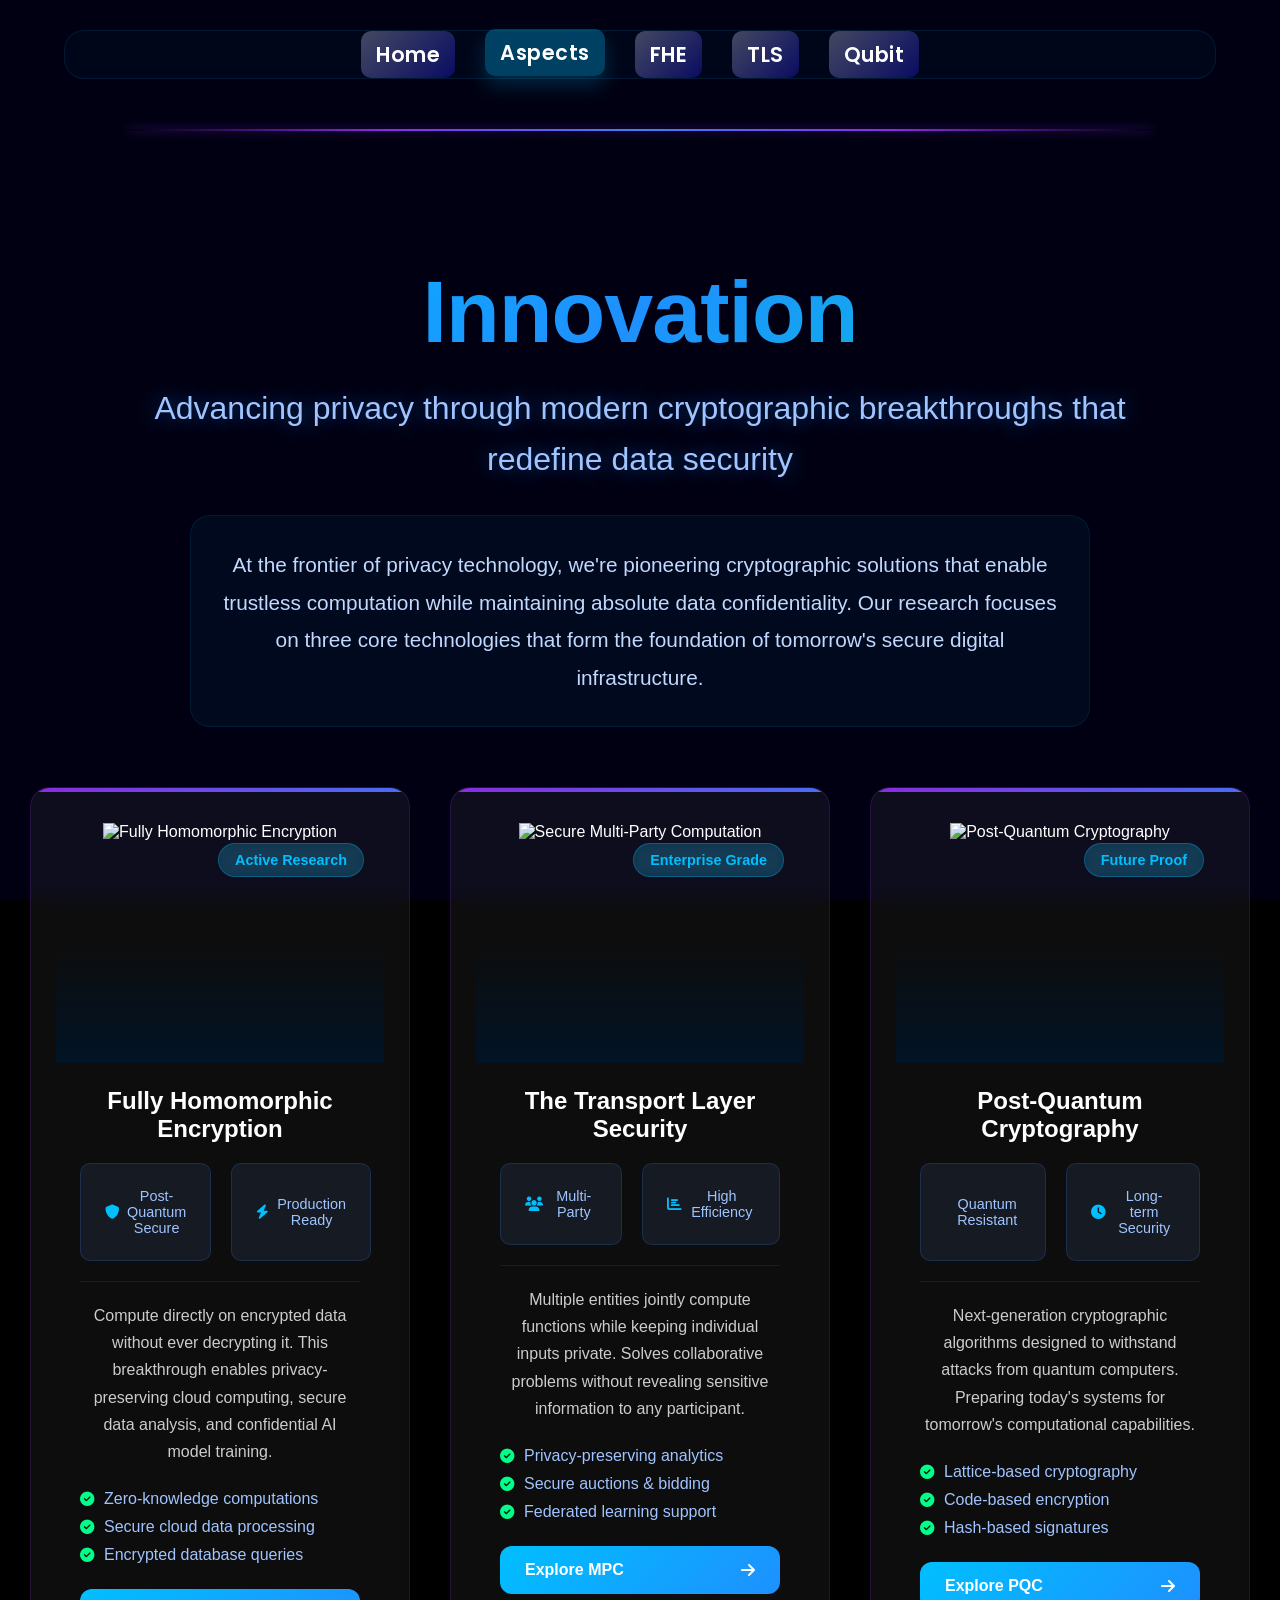
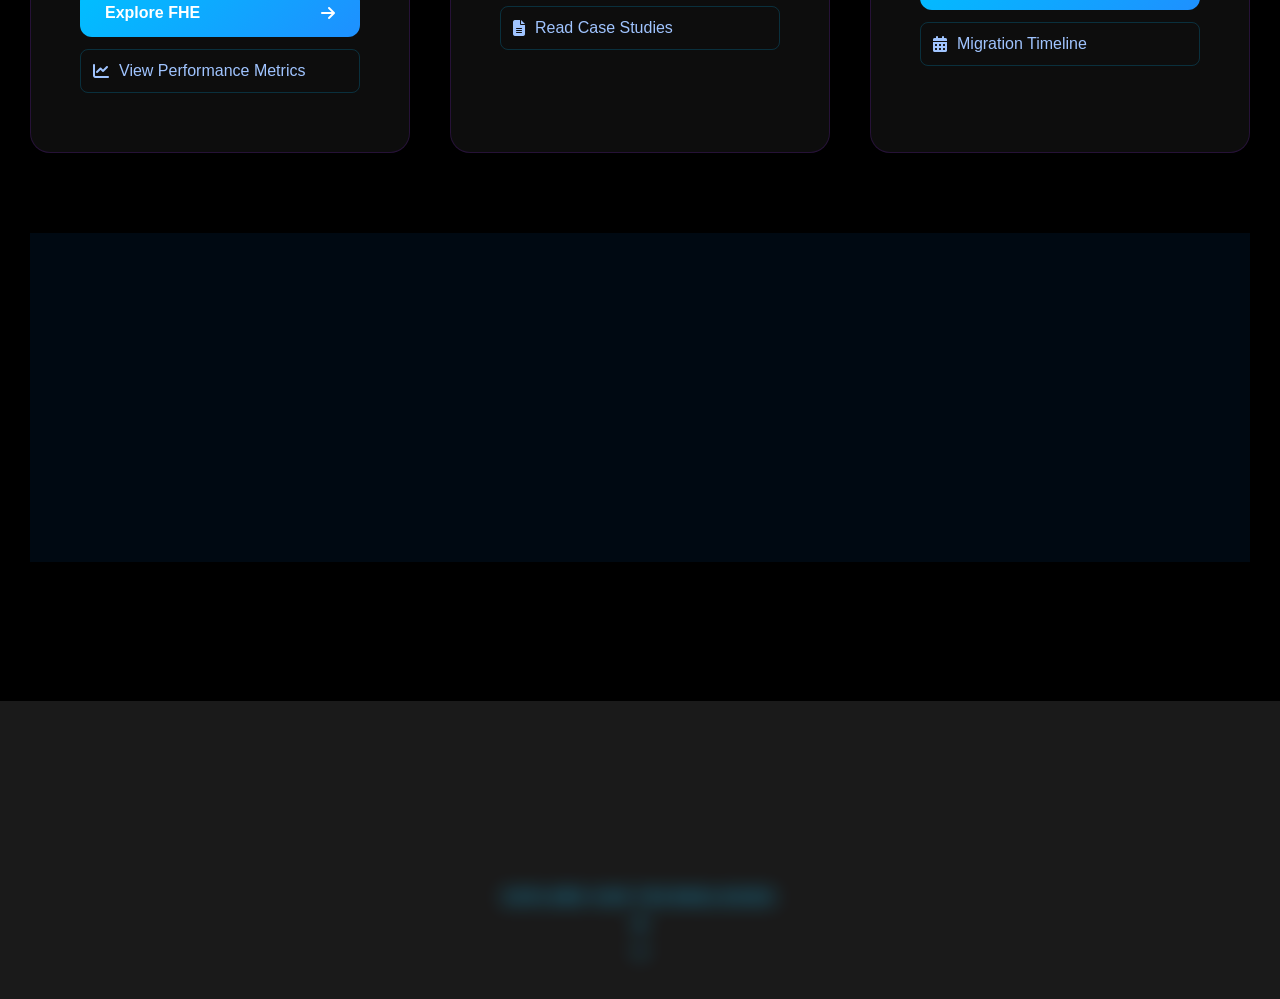
==== commit 84bf4822: "Update aspect.html Signed-off-by: 74006335 <ikramc2006@gmail.com>" ====
--- a/aspect.html
+++ b/aspect.html
@@ -26,7 +26,7 @@
 
   <!-- Background Video -->
   <video autoplay muted loop class="background-video">
-    <source src="c:\Users\PC\Downloads\port\images\Blue Modern Artificial Intelligence Video.mp4" type="video/mp4">
+    <source src="Assets/image/Blue Modern Artificial Intelligence Video.mp4" type="video/mp4">
     Your browser does not support the video tag.
   </video>
 
@@ -78,7 +78,7 @@
                         </ul>
                     </div>
                     <div class="tech-links">
-                        <a href="c:\Users\PC\Downloads\port\images\3635059.3635096.pdf" class="tech-link">
+                        <a href="Assets/3635059.3635096.pdf" class="tech-link">
                             <span>Explore FHE</span>
                             <i class="fas fa-arrow-right"></i>
                         </a>
@@ -110,7 +110,7 @@
                         </ul>
                     </div>
                     <div class="tech-links">
-                        <a href="c:\Users\PC\Downloads\port\images\rfc8446.txt.pdf" class="tech-link">
+                        <a href="Assets/rfc8446.txt.pdf" class="tech-link">
                             <span>Explore MPC</span>
                             <i class="fas fa-arrow-right"></i>
                         </a>
@@ -215,7 +215,7 @@
             <button class="ref-button" onclick="toggleReferences()">
                 <i class="fas fa-book"></i> References
             </button>
-            <img src="c:\Users\PC\Downloads\port\images\ecu-logo.png" alt="University Logo" class="footer-logo">
+            <img src="Assets/image/ecu-logo.png" alt="University Logo" class="footer-logo">
             <p>
                 <i class="fas fa-user-graduate"></i> Ikram Caffoor | ID: 74006335 | 
                 <a href="mailto:74006335@learning.ecu.edu.lk">
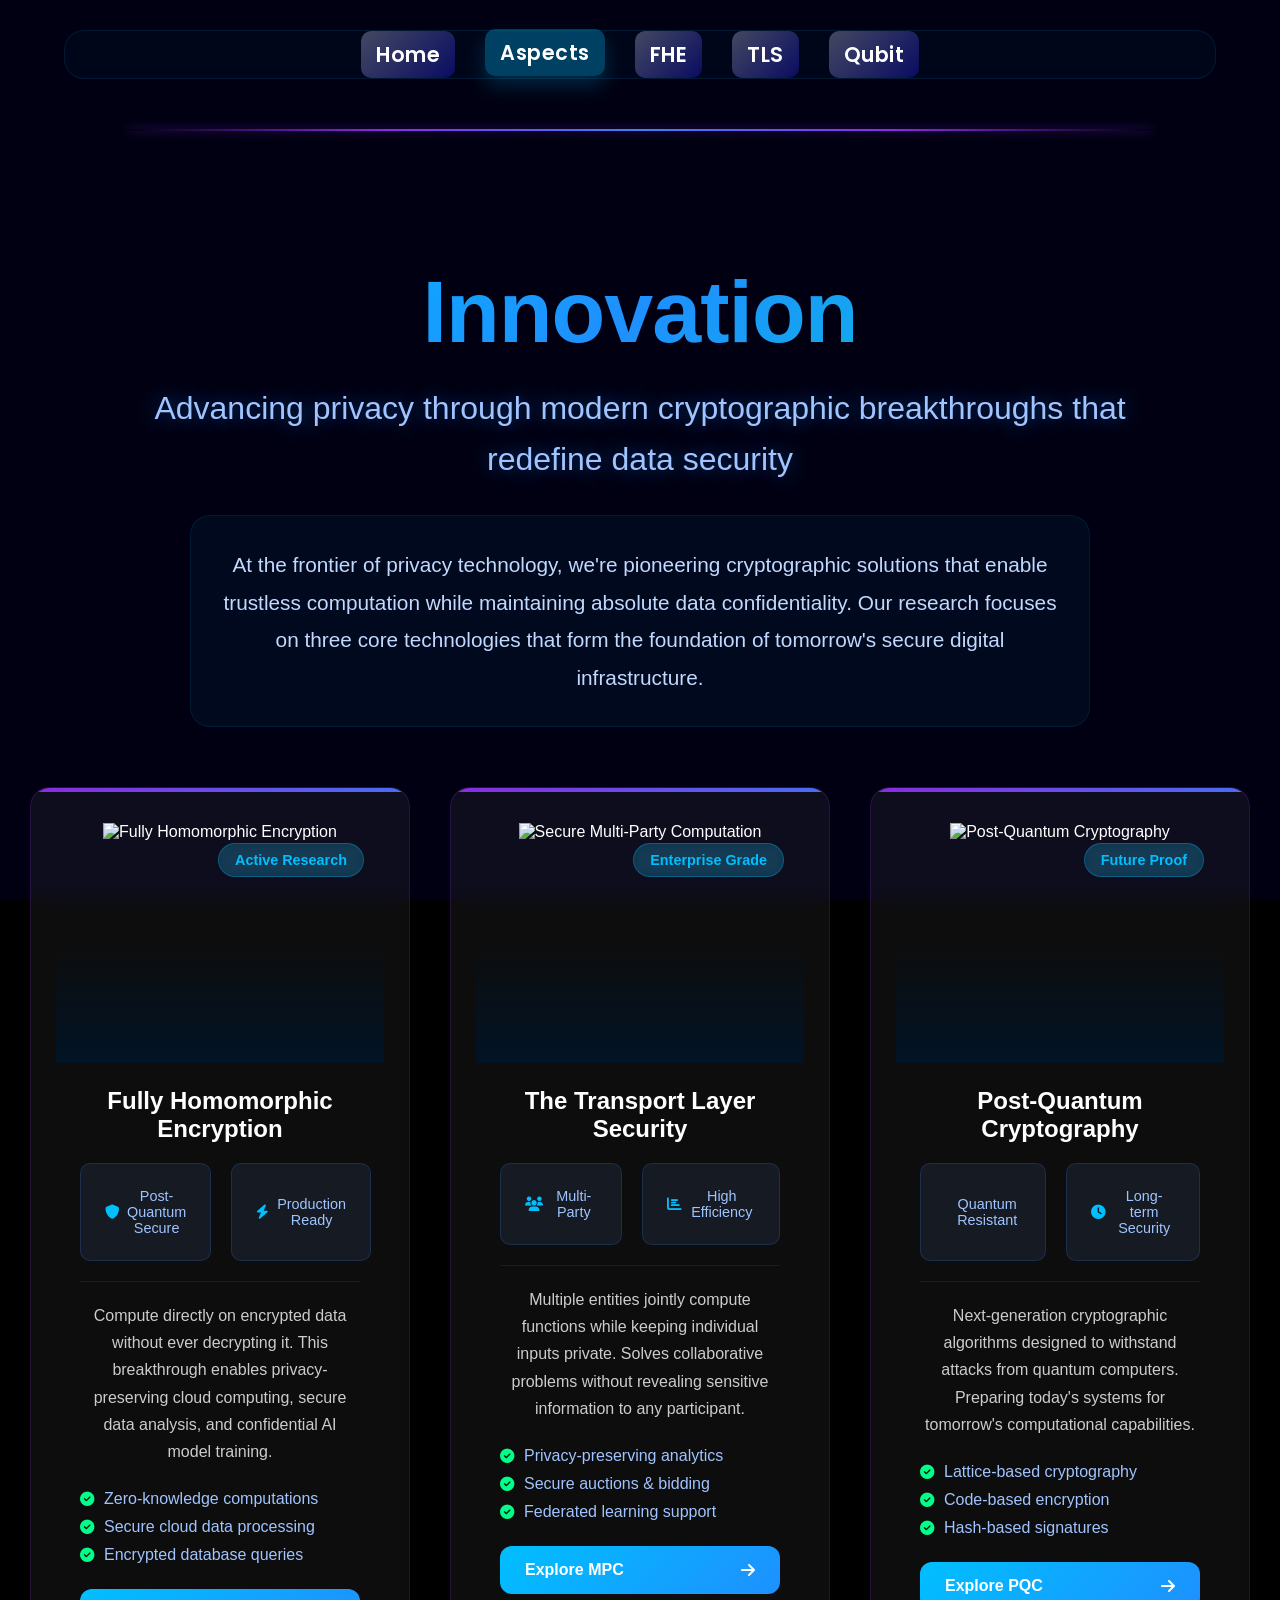
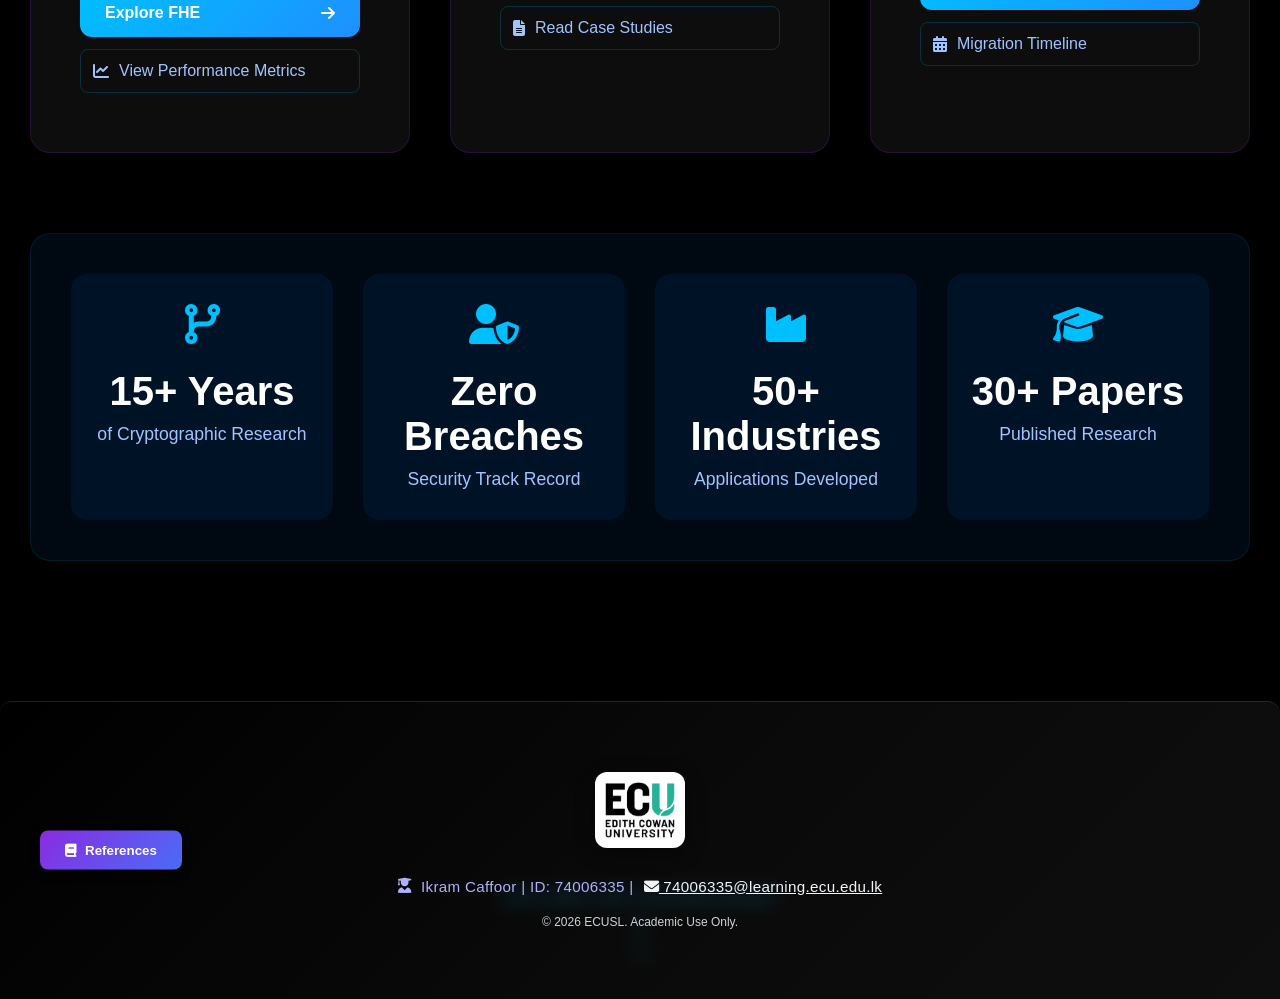
==== commit aaadece9: "Update aspect.html Signed-off-by: 74006335 <ikramc2006@gmail.com>" ====
--- a/aspect.html
+++ b/aspect.html
@@ -34,7 +34,7 @@
 <nav class="nav-links">
   <a href="index.html" >Home</a>
   <a href="aspect.html" class="active">Aspects</a> <!-- Link to innovation page -->
-  <a href="inforgra.html">FHE</a>
+  <a href="fhe.html">FHE</a>
 <a href="TLS.html">TLS</a>
   <a href="post.html">Qubit</a>
 </nav>
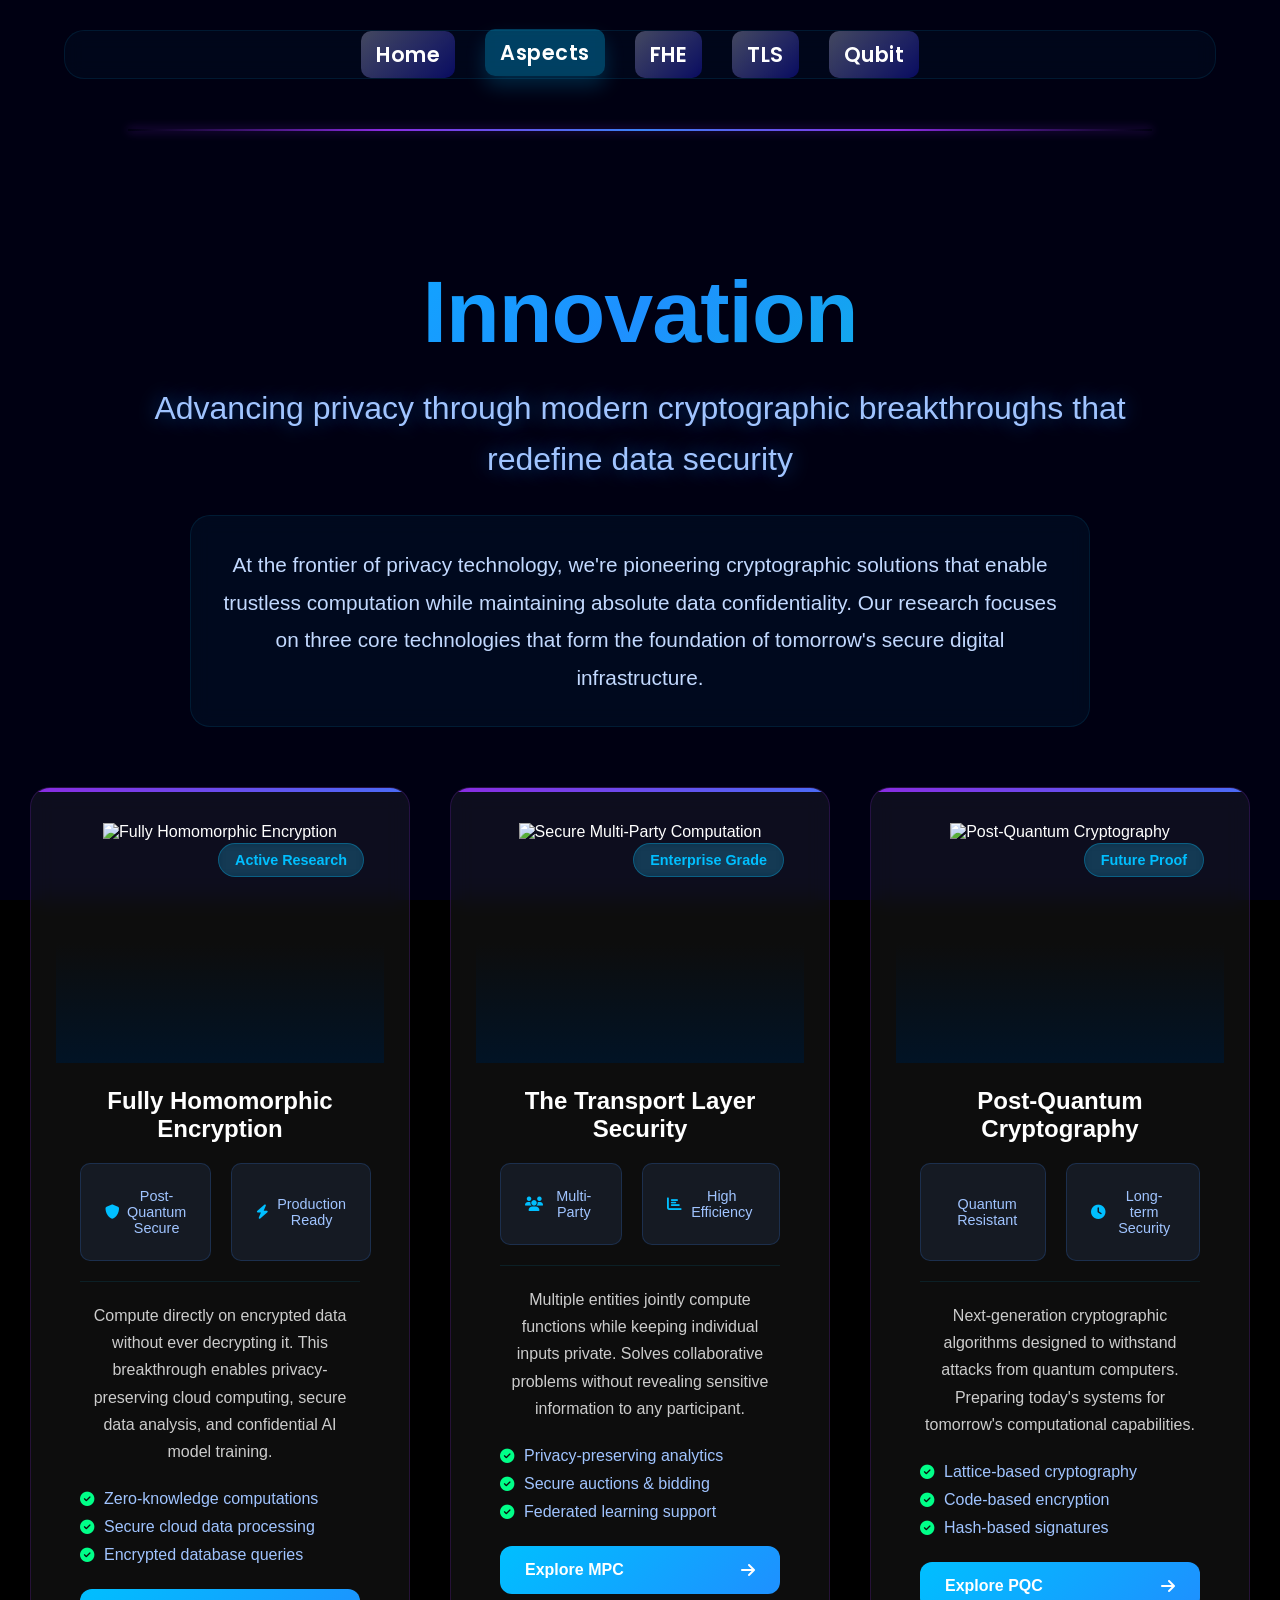
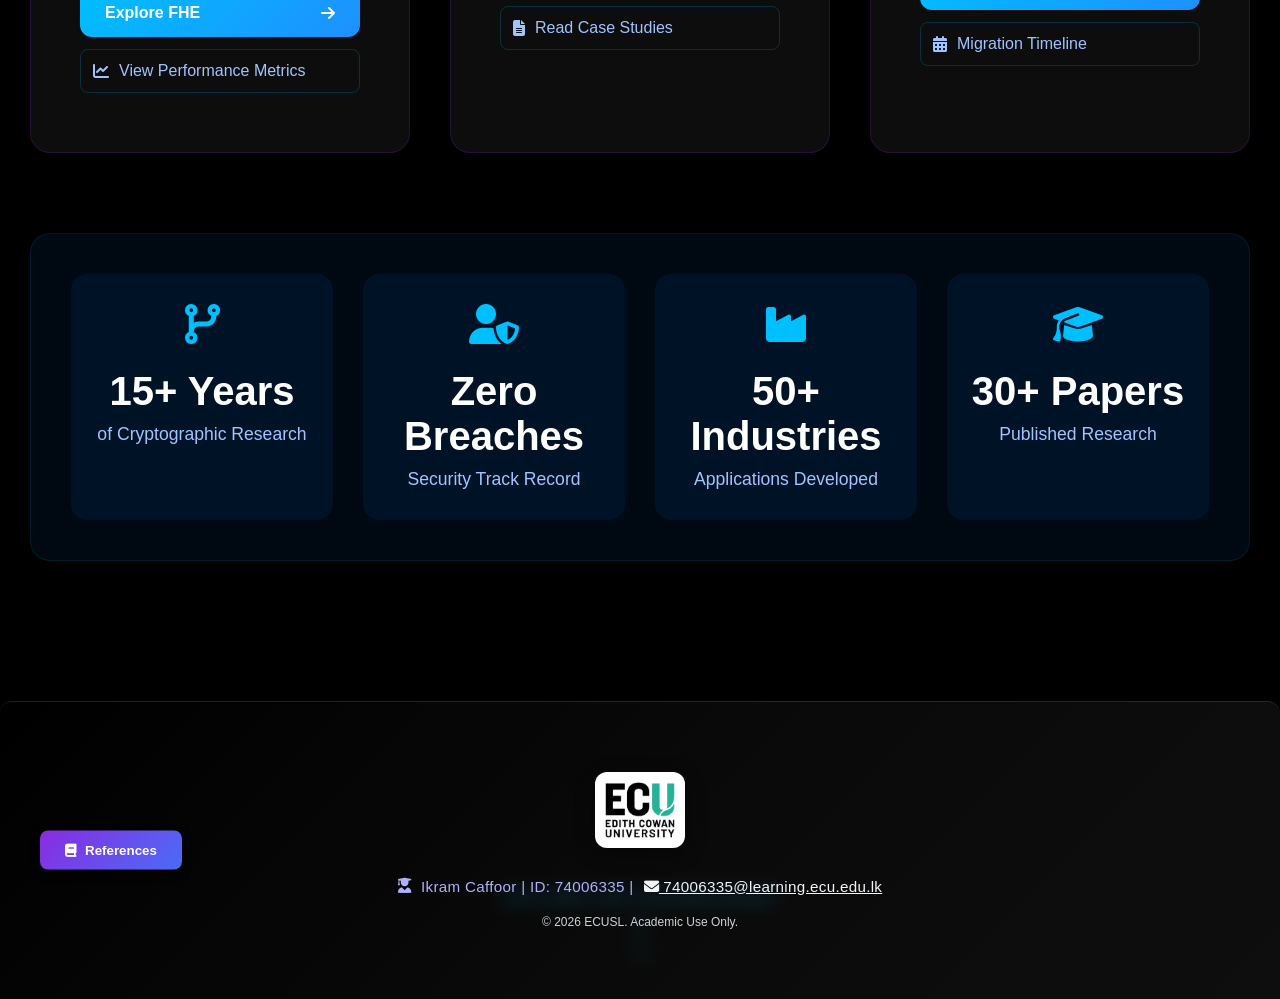
==== commit 63da4899: "Update aspect.html Signed-off-by: 74006335 <ikramc2006@gmail.com>" ====
--- a/aspect.html
+++ b/aspect.html
@@ -1,6 +1,10 @@
 <!DOCTYPE html>
 <html lang="en">
 <head>
+   <!-- Favicon from online CDN -->
+    <link rel="icon" href="https://cdn-icons-png.flaticon.com/512/61/61457.png" type="image/png">
+    <!-- For older browsers -->
+    <link rel="shortcut icon" href="https://cdn-icons-png.flaticon.com/512/61/61457.png" type="image/png">
   <meta charset="UTF-8">
   <meta name="viewport" content="width=device-width, initial-scale=1.0">
   <title> Aspects | Encrypted Data Systems</title>
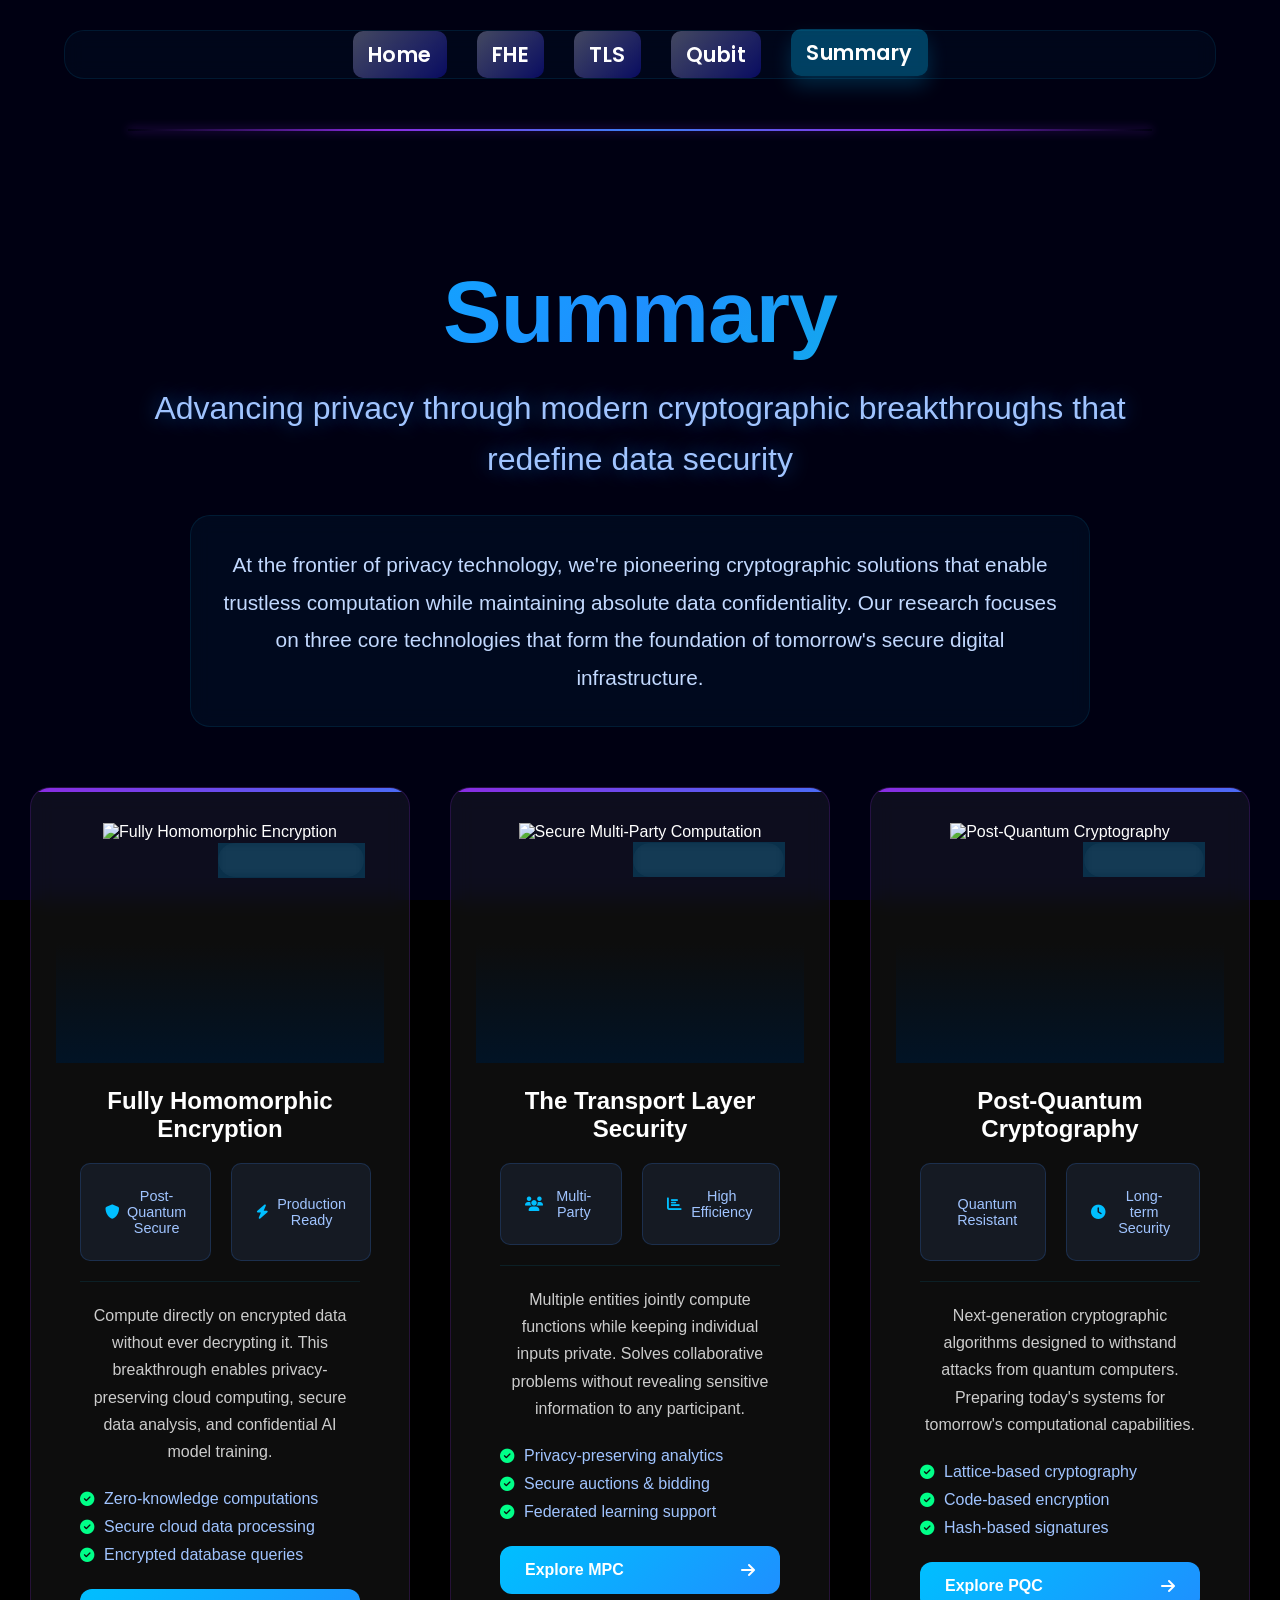
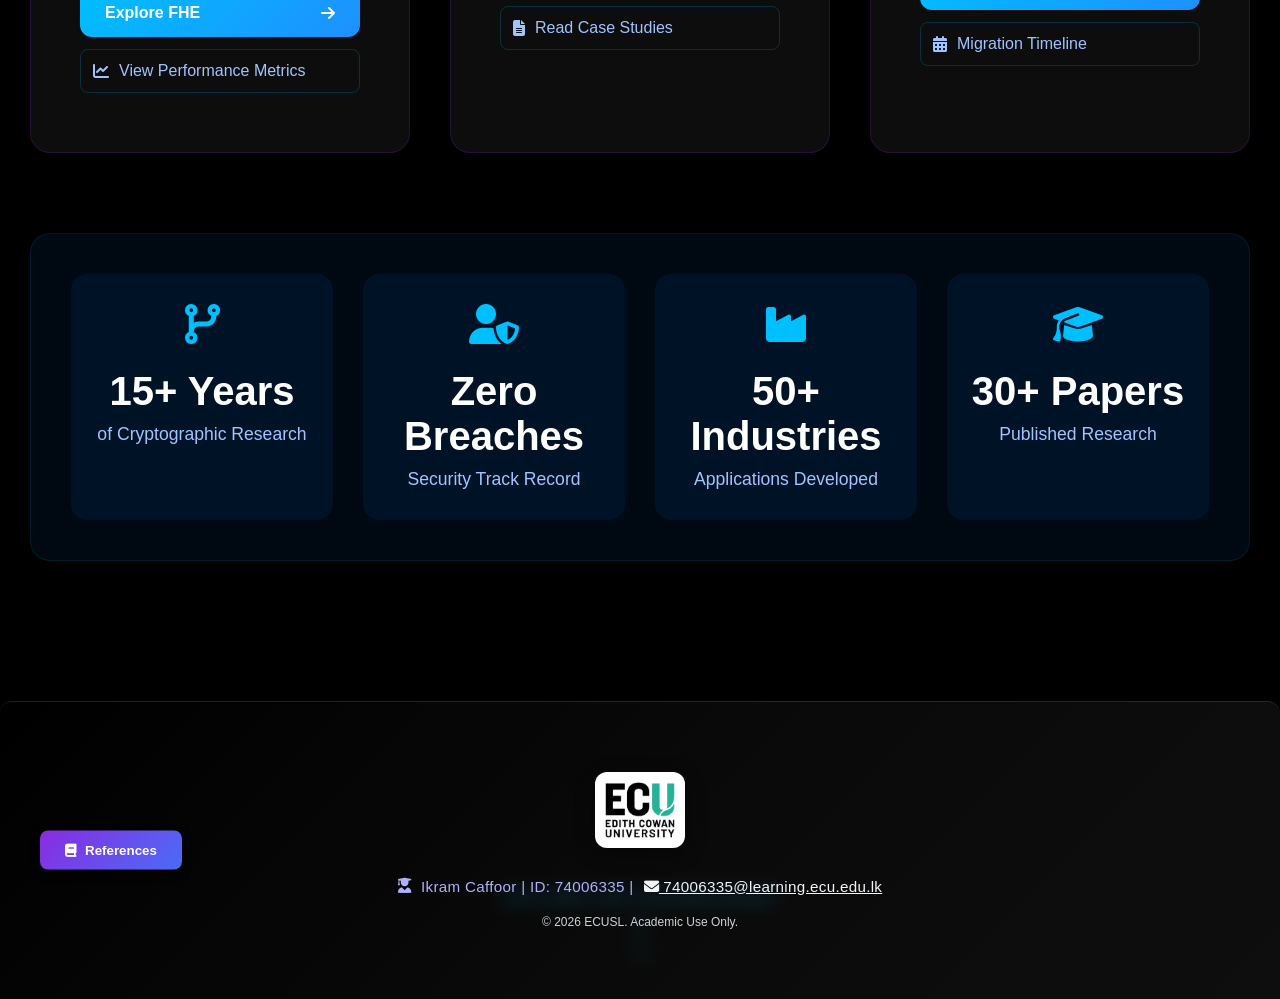
==== commit fd8c8038: "Update aspect.html Signed-off-by: 74006335 <ikramc2006@gmail.com>" ====
--- a/aspect.html
+++ b/aspect.html
@@ -7,7 +7,7 @@
     <link rel="shortcut icon" href="https://cdn-icons-png.flaticon.com/512/61/61457.png" type="image/png">
   <meta charset="UTF-8">
   <meta name="viewport" content="width=device-width, initial-scale=1.0">
-  <title> Aspects | Encrypted Data Systems</title>
+  <title> Summary | Encrypted Data Systems</title>
 
   <!-- Fonts & Icons -->
   <link href="https://fonts.googleapis.com/css2?family=Poppins:wght@400;600&display=swap" rel="stylesheet">
@@ -36,11 +36,11 @@
 
   <!-- Navigation -->
 <nav class="nav-links">
-  <a href="index.html" >Home</a>
-  <a href="aspect.html" class="active">Aspects</a> <!-- Link to innovation page -->
+  <a href="index.html" >Home</a> <!-- Link to innovation page -->
   <a href="fhe.html">FHE</a>
 <a href="TLS.html">TLS</a>
   <a href="post.html">Qubit</a>
+    <a href="aspect.html" class="active">Summary</a>
 </nav>
 
  
@@ -51,7 +51,7 @@
 <section class="innovation-page-center">
     <div class="innovation-content">
         <!-- Heading & Subtitle -->
-        <h1>Innovation</h1>
+        <h1>Summary</h1>
         <p class="subtitle">Advancing privacy through modern cryptographic breakthroughs that redefine data security</p>
         
         <!-- Introduction paragraph -->
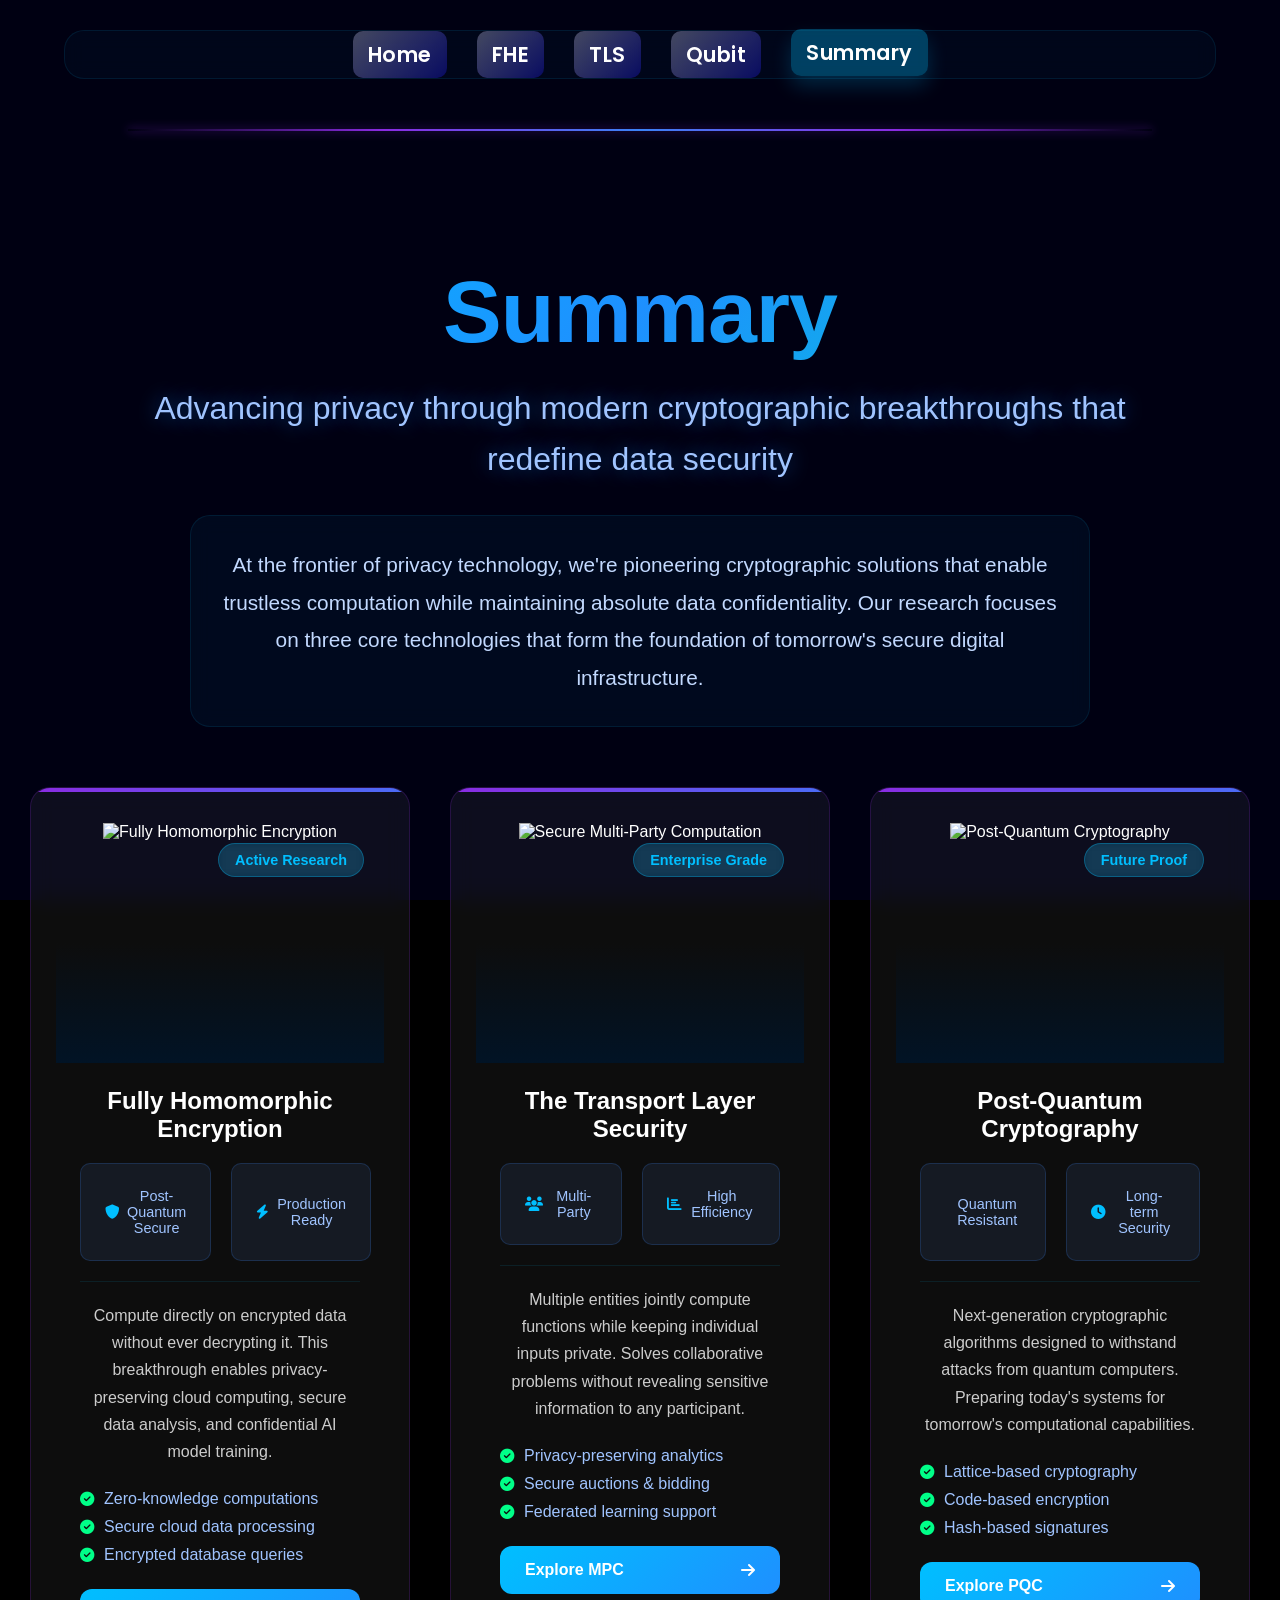
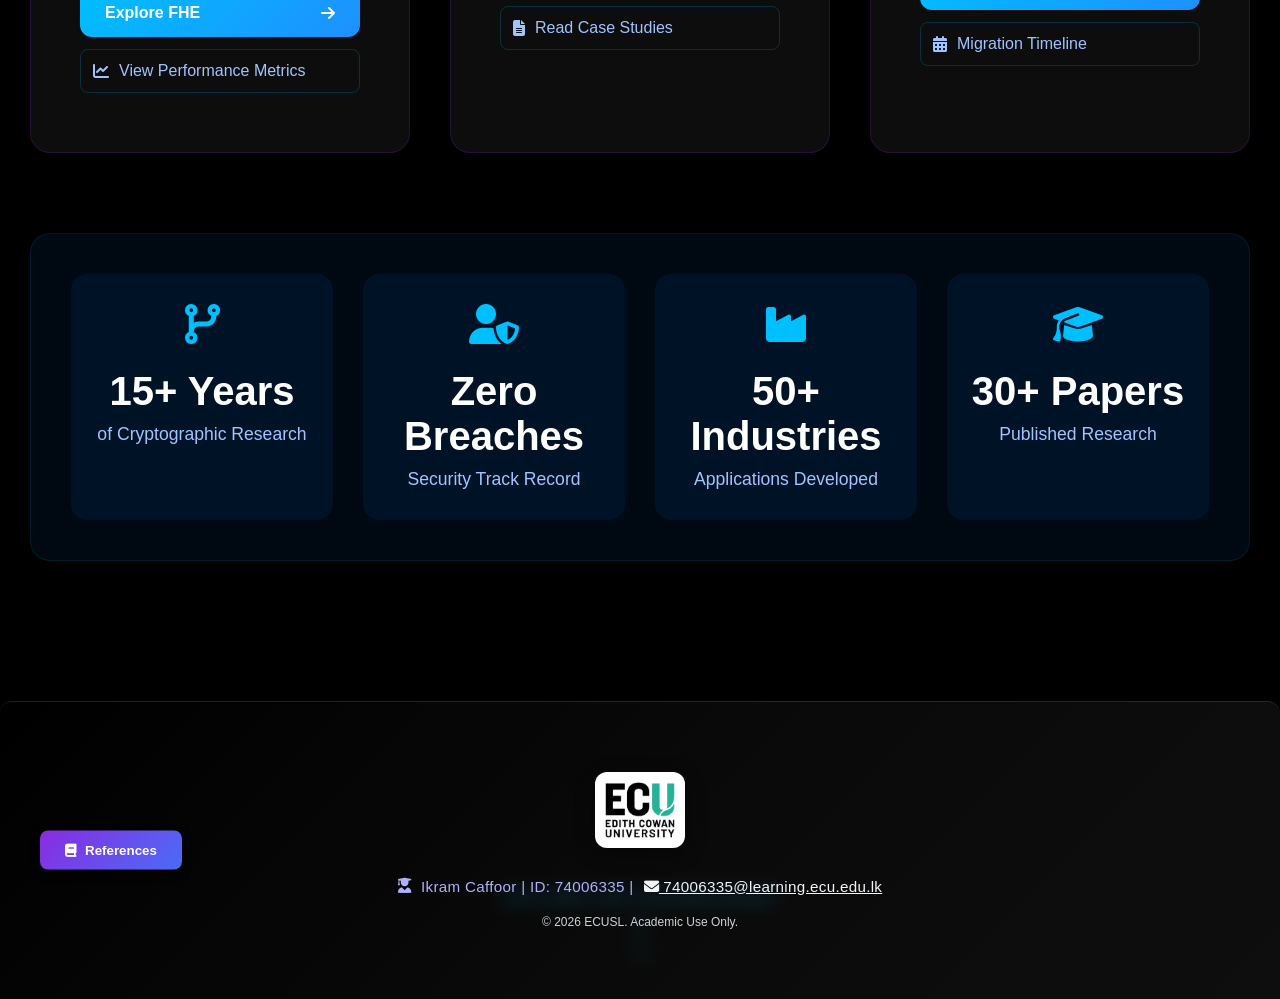
==== commit 37795c3e: "Update aspect.html Signed-off-by: 74006335 <ikramc2006@gmail.com>" ====
--- a/aspect.html
+++ b/aspect.html
@@ -202,16 +202,72 @@
 <div class="references-popup" id="references">
     <button class="close-btn" onclick="closeReferences()">×</button>
 
-  <h3>References</h3>
-  <ul>
-    <li>Fotios, R., & Athanasios, K. (2023). A Review of Homomorphic Encryption and its Contribution to the Sector of Health Services. <a href="https://dl.acm.org/doi/pdf/10.1145/3635059.3635096" target="_blank">Link</a></li>
-        <li>Suxing, Z., Wei Fu, Wei Hu, & Zhihong S., Tao He, Zhihong Z. (2024). Challenges and Advances in Analyzing TLS 1.3-Encrypted Traffic: A Comprehensive Survey. Electronics, 13(20).</li>
-        <li>Shi, L., Li Cui, & Niu K. (2024). End-to-End Encrypted Message Distribution System for the Internet of Things Based on Conditional Proxy Re-Encryption. Sensors, 24(2), 438.</li>
-        <li>H. Alolaivan, L. Latif, U. Shuaib, A. Razaq, and Q. Xin. (2024). A novel development to encrypt data communication under t-intuitionistic fuzzy environment. PLOS One.</li>
-        <li>ISACA. (2024, May 31). Exploring Practical Considerations and Applications for Privacy Enhancing Technologies. White Papers 2024.</li>
-        <li>Internet Engineering Task Force. (2018, August). The Transport Layer Security (TLS) Protocol Version 1.3 (No. 8446). <a href="https://www.ietf.org/rfc/rfc8446.txt" target="_blank">RFC 8446</a></li>
-        <li>National Institute of Standards and Technology. (2021, October 27). Post-quantum Cryptography: A Q&A with NIST's Matt Scholl. <a href="https://csrc.nist.gov/projects/post-quantum-cryptography" target="_blank">NIST</a></li>
-  </ul>
+  <h3>References & Academic Sources</h3>
+             <ul>
+           <li>
+    European Union Agency for Cyber Security. (2024). <i>Cryptographic Products and Services Market Analysis</i>.  
+    <a href="https://www.enisa.europa.eu/publications/cryptographic-products-and-services-market-analysis" target="_blank">
+      https://www.enisa.europa.eu/publications/cryptographic-products-and-services-market-analysis
+    </a>
+  </li>
+
+  <li>
+    Fotios, R., & Athanasios, K. (2023). <i>Homomorphic Encryption in Health Services</i>. ACM Digital Library.  
+    <a href="https://dl.acm.org/" target="_blank">
+      https://dl.acm.org/
+    </a>
+  </li>
+
+  <li>
+    Suxing, Z., et al. (2024). <i>TLS 1.3-Encrypted Traffic Analysis: Comprehensive Survey</i>. Electronics.  
+    <a href="https://www.mdpi.com/2079-9292/13/20/4000" target="_blank">
+      https://www.mdpi.com/2079-9292/13/20/4000
+    </a>
+  </li>
+
+  <li>
+    Shi, L., et al. (2024). <i>End-to-End Encrypted IoT Message Distribution System</i>. Sensors.  
+    <a href="https://www.mdpi.com/journal/sensors" target="_blank">
+      https://www.mdpi.com/journal/sensors
+    </a>
+  </li>
+
+  <li>
+    Alolaivan, H., et al. (2024). <i>Fuzzy Environment Data Encryption</i>. PLOS One.  
+    <a href="https://journals.plos.org/plosone/" target="_blank">
+      https://journals.plos.org/plosone/
+    </a>
+  </li>
+
+  <li>
+    ISACA. (2024). <i>Privacy Enhancing Technologies: Practical Applications</i>.  
+    <a href="https://www.isaca.org/resources" target="_blank">
+      https://www.isaca.org/resources
+    </a>
+  </li>
+
+  <li>
+    IETF. (2018). <i>Transport Layer Security (TLS) Protocol Version 1.3</i> (RFC 8446).  
+    <a href="https://www.ietf.org/rfc/rfc8446.html" target="_blank">
+      https://www.ietf.org/rfc/rfc8446.html
+    </a>
+  </li>
+
+  <li>
+    NIST. (2021). <i>Post-Quantum Cryptography Standardization Project</i>.  
+    <a href="https://csrc.nist.gov/Projects/post-quantum-cryptography" target="_blank">
+      https://csrc.nist.gov/Projects/post-quantum-cryptography
+    </a>
+  </li>
+
+  <li>
+    FlowMatic. (n.d.). <i>Landing page</i>   
+    <a href="https://flowmatic.dev/landing" target="_blank">
+      https://flowmatic.dev/landing
+    </a>
+  </li>
+                 
+        </div>
 </div>
   </div>
   <footer class="site-footer">
--- a/style.css
+++ b/style.css
@@ -118,58 +118,63 @@
 /* ===== HERO SECTION ===== */
 .hero {
   display: flex;
-  justify-content: space-between; /* text left, image right */
-  align-items: flex-start;        /* align top of both text and image */
-  gap: 50px;                      /* spacing between text and image */
-  padding: 60px 50px 60px 120px;  /* reduce top padding for higher placement */
-  position: relative;
-  z-index: 5;
-  max-width: 1200px;
+  justify-content: flex-start;  /* text left, image can come later if needed */
+  padding: 60px 80px;
+  max-width: 1000px;
   margin: 0 auto;
 }
 
 /* ===== HERO TEXT AREA ===== */
 .hero-content {
-  flex: 1;             /* take available width */
-  max-width: 60%;      /* leave space for image */
-}
-
+  width: 100%;       /* full width for vertical stacking */
+}
+
+/* Heading */
 .hero h1 {
-  font-size: 3.5rem;
+  font-size: 3rem;
   font-family: 'Inter', sans-serif;
-  font-weight: bold;
+  font-weight: 700;
   color: #fff;
   margin-bottom: 15px;
-  position: relative;
-  overflow: hidden;
-
-  /* make text look shiny */
-  background: linear-gradient(90deg, rgba(255,255,255,0.2) 0%, rgba(255,255,255,1) 50%, rgba(255,255,255,0.2) 100%);
-  background-size: 200% auto;
-  -webkit-background-clip: text;
-  -webkit-text-fill-color: transparent;
-  animation: shine 2s linear infinite;
-}
-
-@keyframes shine {
-  0% { background-position: 100% center; }
-  100% { background-position: -100% center; }
-}
-
-
-
+}
+
+/* Subheading */
 .hero h2 {
-  font-size: 1.8rem;
-  font-family: 'Poppins', sans-serif; /* modern font */
-  font-weight: 600;
-  margin-bottom: 15px;
-  
-  /* Gradient Text */
-  background: linear-gradient(90deg, #254dfc, #d3e4ff, #a5b4fc);
-  -webkit-background-clip: text;
-  -webkit-text-fill-color: transparent;
-
-  text-shadow: 0 0 6px rgba(0,0,0,0.5);
+  font-size: 1.6rem;
+  font-family: 'Poppins', sans-serif;
+  font-weight: 500;
+  margin-bottom: 20px;
+  color: #d3e4ff;
+}
+
+/* Paragraph */
+.hero p {
+  font-family: 'Space Grotesk', sans-serif;
+  font-size: 1.1rem;
+  line-height: 1.6;
+  color: #fff;
+  margin-bottom: 30px;
+}
+
+/* Features - stacked vertically */
+.hero-features {
+  display: flex;
+  flex-direction: column;   /* stack vertically */
+  gap: 15px;                /* spacing between features */
+}
+
+.hero-features span {
+  background: rgba(138, 43, 226, 0.15);
+  padding: 10px 15px;
+  border-radius: 25px;
+  font-size: 1rem;
+  display: flex;
+  align-items: center;
+}
+
+.hero-features i {
+  color: #8a2be2;
+  margin-right: 10px;
 }
 
 
@@ -239,54 +244,9 @@
   box-shadow: none;
 }
 
-/* ===== HERO IMAGE (RIGHT, FACE LEFT, BIGGER) ===== */
-.hero-video {
-  position: absolute;   /* keep top-right */
-  top: 30%;               /* align with top of hero */
-  right: 5%;             /* align right edge */
-  width: 380px;         /* size */
-  height: 320px;
-  border-radius: 14px;
-  overflow: hidden;
-  background: transparent;
-  border: 1px solid rgba(138, 43, 226, 0.7);
-  box-shadow: 0 0 20px rgba(138, 43, 226, 0.8);
-  animation: neon-pulse 3s ease-in-out infinite;
-}
-
-.hero-video img {
-  width: 100%;
-  height: 100%;
-  object-fit: cover;
-  border-radius: 14px;
-  transform: scaleX(-1); /* FACE LEFT */
-  animation: floatImage 5s ease-in-out infinite;
-}
-
-/* ===== IMAGE FLOAT ANIMATION ===== */
-@keyframes floatImage {
-  0% {
-    transform: translateY(0) scaleX(-1);
-  }
-  50% {
-    transform: translateY(-15px) scaleX(-1);
-  }
-  100% {
-    transform: translateY(0) scaleX(-1);
-  }
-}
-
-/* ===== IMAGE NEON PULSE ===== */
-@keyframes neon-pulse {
-  0%, 100% {
-    box-shadow: 0 0 15px rgba(138, 43, 226, 0.6);
-  }
-  50% {
-    box-shadow:
-      0 0 30px rgba(138, 43, 226, 1),
-      0 0 60px rgba(24, 3, 219, 0.6);
-  }
-}
+
+
+
 
 /* ===== CUSTOM HR ===== */
 hr {
@@ -2627,37 +2587,75 @@
     margin: 15px 0 25px;
 }
 
-.hero-features {
-    display: flex;
-    gap: 20px;
-    margin: 25px 0;
-    flex-wrap: wrap;
-}
-
-.hero-features span {
-    background: rgba(138, 43, 226, 0.15);
-    padding: 8px 15px;
-    border-radius: 20px;
-    font-size: 0.9rem;
-}
-
-.hero-features i {
-    color: #8a2be2;
-    margin-right: 8px;
-}
-
-.image-caption {
-    position: absolute;
-    bottom: 15px;
-    left: 0;
-    right: 0;
+
+
+/*===*/
+/* This centers the entire block on your page */
+/* Center the entire figure */
+/* Center the whole figure block */
+/* ===== FIGURE WRAPPER (RIGHT SIDE) ===== */
+.figure-wrapper {
+    display: flex;
+    justify-content: flex-end;   /* push figure to the right */
+    width: 100%;
+    margin: 24px 0;
+}
+
+/* ===== FIGURE BLOCK ===== */
+.figure-block {
+    width: 340px;               /* slightly smaller */
     text-align: center;
-    font-size: 0.9rem;
-    color: rgba(255, 255, 255, 0.8);
-    background: rgba(0, 0, 0, 0.5);
-    padding: 5px;
-    border-radius: 4px;
-}
+}
+
+/* ===== FIGURE TITLE (ABOVE IMAGE) ===== */
+.figure-title {
+    font-size: 0.85rem;
+    font-weight: 600;
+    margin-bottom: 8px;
+    color: #eaeaea;
+}
+
+/* ===== IMAGE CONTAINER (NEON GLOW) ===== */
+.figure-image {
+    padding: 6px;
+    border-radius: 16px;
+    background: linear-gradient(135deg, #7a3cff, #b46cff);
+    box-shadow:
+        0 0 20px rgba(138, 43, 226, 0.8),
+        0 0 40px rgba(138, 43, 226, 0.6);
+}
+
+/* ===== IMAGE ===== */
+.figure-image img {
+    width: 100%;
+    height: auto;
+    display: block;
+    border-radius: 12px;
+
+    /* FLIP IMAGE */
+    transform: scaleX(-1);
+}
+
+/* ===== SOURCE (BELOW IMAGE) ===== */
+.figure-source {
+    font-size: 0.75rem;
+    color: #aaa;
+    margin-top: 8px;
+    line-height: 1.4;
+}
+
+/* ===== SOURCE LINK ===== */
+.figure-source a {
+    color: #9b6cff;
+    text-decoration: none;
+}
+
+.figure-source a:hover {
+    text-decoration: underline;
+}
+
+
+
 
 /* ===== INNOVATIONS GRID ===== */
 .section-title {
@@ -2911,6 +2909,74 @@
     .section-title {
         font-size: 2.2rem;
     }
+
+  /*jsidsdospdfsdf*/
+  /* ===== HERO SECTION ===== */
+.hero {
+  display: flex;
+  justify-content: space-between; /* text left, image right */
+  align-items: flex-start;        /* align top of both text and image */
+  gap: 50px;                      /* spacing between text and image */
+  padding: 60px 80px;             /* simpler padding */
+  max-width: 1200px;
+  margin: 0 auto;
+}
+
+/* ===== HERO TEXT AREA ===== */
+.hero-content {
+  flex: 1;             /* take available width */
+  max-width: 55%;      /* leave more space for image */
+}
+
+/* Main Heading */
+.hero h1 {
+  font-size: 3rem;
+  font-family: 'Inter', sans-serif;
+  font-weight: 700;
+  color: #fff;
+  margin-bottom: 15px;
+  line-height: 1.1;
+}
+
+/* Subheading */
+.hero h2 {
+  font-size: 1.6rem;
+  font-family: 'Poppins', sans-serif;
+  font-weight: 500;
+  margin-bottom: 15px;
+  color: #d3e4ff;
+}
+
+/* Paragraph */
+.hero p {
+  font-family: 'Space Grotesk', sans-serif;
+  font-size: 1.1rem;
+  line-height: 1.6;
+  color: #ffffff;
+  margin-bottom: 20px;
+}
+
+/* Features */
+.hero-features {
+  display: flex;
+  gap: 15px;
+  flex-wrap: wrap;
+}
+
+.hero-features span {
+  background: rgba(138, 43, 226, 0.15);
+  padding: 8px 15px;
+  border-radius: 20px;
+  font-size: 0.9rem;
+  display: flex;
+  align-items: center;
+}
+
+.hero-features i {
+  color: #8a2be2;
+  margin-right: 6px;
+}
+
     
     .hero {
         flex-direction: column;
@@ -5089,3 +5155,227 @@
     font-size: 1rem;
   }
 }
+
+.protocol-list {
+    list-style-type: none;
+    padding-left: 0;
+    margin: 20px 0;
+}
+
+.protocol-item {
+    margin-bottom: 25px;
+    padding-left: 25px;
+    position: relative;
+    line-height: 1.6;
+}
+
+.protocol-item:before {
+    content: "•";
+    color: #4a90e2; /* or your primary color */
+    font-size: 24px;
+    position: absolute;
+    left: 0;
+    top: -3px;
+}
+
+.protocol-item strong {
+    color: #333;
+    display: block;
+    margin-bottom: 5px;
+    font-size: 1.1em;
+}
+
+.security-overview h2 {
+    margin-bottom: 25px;
+    color: #2c3e50;
+    text-align: center;
+}
+
+
+/**/
+/* Essential CSS for overlay to work */
+.overlay {
+    position: fixed;
+    top: 0;
+    left: 0;
+    width: 100%;
+    height: 100%;
+    background-color: rgba(0, 0, 0, 0.7);
+    z-index: 1000;
+    display: flex;
+    justify-content: center;
+    align-items: center;
+    backdrop-filter: blur(5px);
+    padding: 20px;
+}
+
+.overlay.hidden {
+    display: none;
+}
+
+.overlay-content {
+    background: white;
+    border-radius: 12px;
+    width: 100%;
+    max-width: 500px; /* Reduced from 700px to 500px */
+    max-height: 80vh;
+    overflow-y: auto;
+    padding: 25px;
+    position: relative;
+    box-shadow: 0 10px 30px rgba(0, 0, 0, 0.3);
+    animation: fadeIn 0.3s ease;
+    border: 1px solid #e0e0e0;
+}
+
+@keyframes fadeIn {
+    from { opacity: 0; transform: translateY(-20px); }
+    to { opacity: 1; transform: translateY(0); }
+}
+
+.overlay-header {
+    display: flex;
+    justify-content: space-between;
+    align-items: center;
+    margin-bottom: 20px;
+    padding-bottom: 15px;
+    border-bottom: 2px solid #f0f0f0;
+}
+
+.overlay-header h2 {
+    margin: 0;
+    color: #2c3e50;
+    font-size: 1.5rem; /* Slightly smaller font */
+    font-weight: 600;
+    flex: 1;
+    padding-right: 20px;
+}
+
+.close-btn {
+    background: none;
+    border: none;
+    font-size: 28px; /* Slightly smaller close button */
+    color: #666;
+    cursor: pointer;
+    padding: 0;
+    width: 36px;
+    height: 36px;
+    display: flex;
+    align-items: center;
+    justify-content: center;
+    border-radius: 50%;
+    transition: all 0.2s ease;
+    flex-shrink: 0;
+}
+
+.close-btn:hover {
+    background-color: #f5f5f5;
+    color: #333;
+}
+
+.protocol-list {
+    list-style-type: none;
+    padding: 0;
+    margin: 0;
+}
+
+.protocol-item {
+    margin-bottom: 22px;
+    padding-left: 20px;
+    position: relative;
+    line-height: 1.6;
+    color: #555;
+}
+
+.protocol-item:before {
+    content: "";
+    position: absolute;
+    left: 0;
+    top: 8px;
+    width: 8px;
+    height: 8px;
+    background-color: #4a90e2;
+    border-radius: 50%;
+}
+
+.protocol-title {
+    color: #333;
+    font-weight: 600;
+    font-size: 1.05em;
+    margin-bottom: 6px;
+    display: block;
+}
+
+.protocol-description {
+    margin: 0;
+    color: #666;
+    font-size: 0.95em;
+    line-height: 1.5;
+}
+
+.overview-btn {
+    background: linear-gradient(135deg, #667eea 0%, #764ba2 100%);
+    color: white;
+    border: none;
+    padding: 12px 24px;
+    border-radius: 8px;
+    font-size: 16px;
+    font-weight: 600;
+    cursor: pointer;
+    display: inline-flex;
+    align-items: center;
+    gap: 10px;
+    transition: all 0.3s ease;
+    box-shadow: 0 4px 15px rgba(102, 126, 234, 0.3);
+}
+
+.overview-btn:hover {
+    transform: translateY(-2px);
+    box-shadow: 0 6px 20px rgba(102, 126, 234, 0.4);
+}
+
+.overview-btn i {
+    font-size: 18px;
+}
+
+/* Prevent body scroll when overlay is open */
+body.no-scroll {
+    overflow: hidden;
+    position: fixed;
+    width: 100%;
+    height: 100%;
+}
+
+/* Responsive adjustments */
+@media (max-width: 768px) {
+    .overlay {
+        padding: 15px;
+    }
+    
+    .overlay-content {
+        max-width: 90%; /* Slightly more padding on mobile */
+        padding: 20px;
+    }
+    
+    .overlay-header h2 {
+        font-size: 1.3rem;
+    }
+}
+
+@media (max-width: 480px) {
+    .overlay-content {
+        max-width: 95%;
+        padding: 18px;
+    }
+    
+    .overlay-header h2 {
+        font-size: 1.2rem;
+    }
+    
+    .protocol-item {
+        margin-bottom: 18px;
+        padding-left: 16px;
+    }
+}
+
+
+
